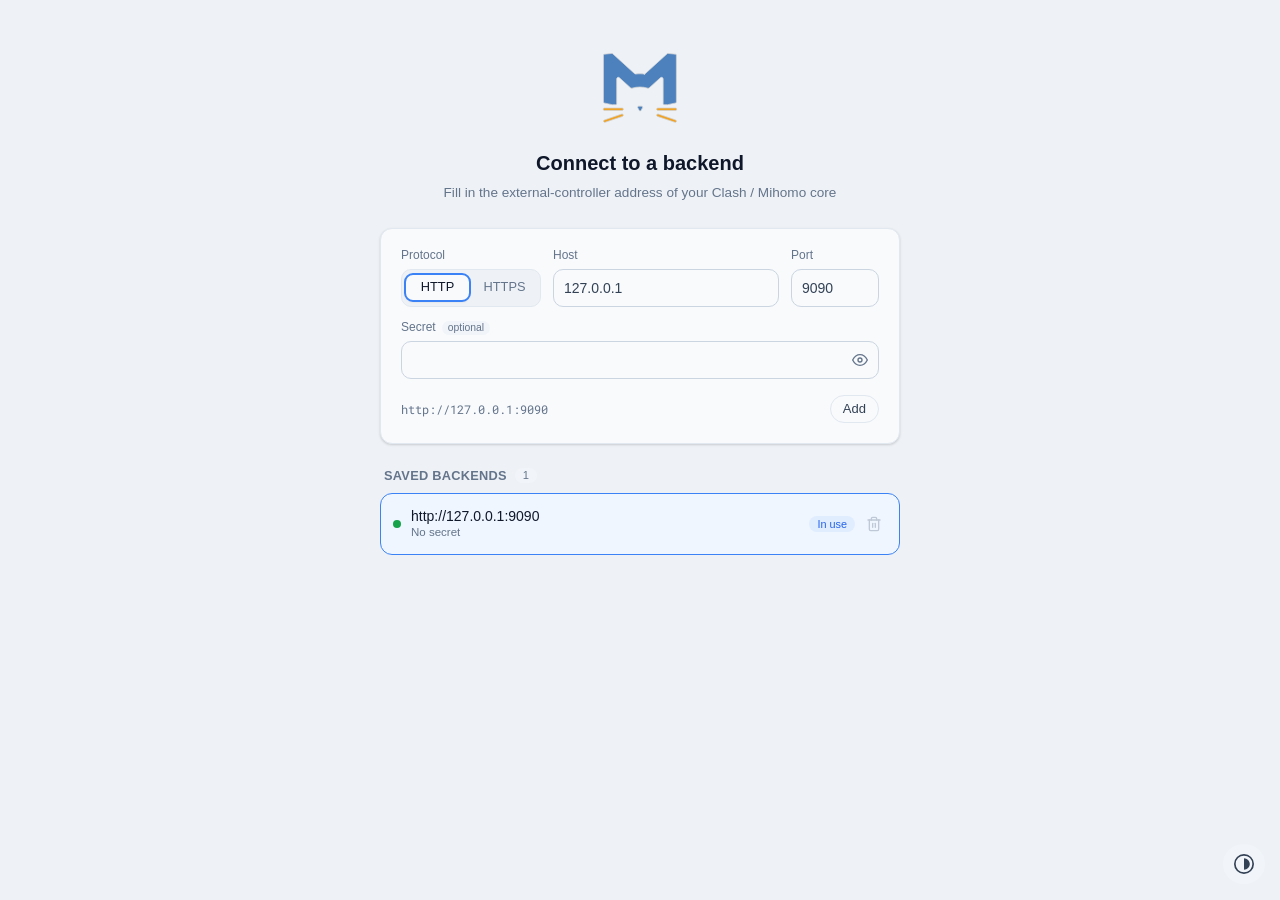
==== luci-app-openclash/root/usr/share/openclash/ui/yacd/index.html @ 79f0a0d9 "up" ====
<!DOCTYPE html>
<html lang="en">
  <head>
    <meta charset="UTF-8" />
    <link rel="shortcut icon" href="yacd.ico" />
    <link rel="icon" type="image/png" sizes="64x64" href="yacd.png" />
    <link rel="icon" type="image/png" sizes="128x128" href="yacd.png" />
    <link rel="apple-touch-icon-precomposed" href="apple-touch-icon-precomposed.png" />
    <meta name="apple-mobile-web-app-title" content="yacd" />
    <meta http-equiv="X-UA-Compatible" content="IE=edge" />
    <meta name="viewport" content="width=device-width, initial-scale=1" />
    <meta name="application-name" content="yacd" />
    <meta name="description" content="Yet Another Clash Dashboard" />
    <meta name="theme-color" content="#202020" media="(prefers-color-scheme: dark)" />
    <meta name="theme-color" content="#f7f7f7" media="(prefers-color-scheme: light)" />
    <title>yacd</title>
    <script type="module" crossorigin src="./assets/index-Cnn7GzjD.js"></script>
    <link rel="stylesheet" crossorigin href="./assets/index-BBfcHVHJ.css">
  <link rel="manifest" href="./manifest.webmanifest"><script id="vite-plugin-pwa:register-sw" src="./registerSW.js"></script></head>
  <body>
    <div id="app" data-base-url="http://127.0.0.1:9090"></div>
  </body>
</html>
---- luci-app-openclash/root/usr/share/openclash/ui/yacd/assets/index-BBfcHVHJ.css ----
@font-face{font-family:Inter;font-style:normal;font-display:swap;font-weight:400;src:url(./inter-latin-400-normal-C38fXH4l.woff2)format("woff2"),url(./inter-latin-400-normal-CyCys3Eg.woff)format("woff")}@font-face{font-family:Inter;font-style:normal;font-display:swap;font-weight:800;src:url(./inter-latin-800-normal-BYj_oED-.woff2)format("woff2"),url(./inter-latin-800-normal-D1mf63XC.woff)format("woff")}@font-face{font-family:Roboto Mono;font-style:normal;font-display:swap;font-weight:400;src:url(./roboto-mono-latin-400-normal-GekRknry.woff2)format("woff2"),url(./roboto-mono-latin-400-normal-DBZPkcnn.woff)format("woff")}*,:before,:after{box-sizing:border-box}html{-webkit-text-size-adjust:100%;tab-size:4;font-family:system-ui,-apple-system,Segoe UI,Ubuntu,Cantarell,Noto Sans,Roboto,Helvetica,Arial,sans-serif,Apple Color Emoji,Segoe UI Emoji;line-height:1.15}body{margin:0}b,strong{font-weight:bolder}code,kbd,samp,pre{font-family:ui-monospace,SFMono-Regular,Consolas,Liberation Mono,Menlo,monospace;font-size:1em}small{font-size:80%}sub,sup{vertical-align:baseline;font-size:75%;line-height:0;position:relative}sub{bottom:-.25em}sup{top:-.5em}table{border-color:currentColor}button,input,optgroup,select,textarea{margin:0;font-family:inherit;font-size:100%;line-height:1.15}button,[type=button],[type=reset],[type=submit]{-webkit-appearance:button}legend{padding:0}progress{vertical-align:baseline}::-webkit-inner-spin-button{height:auto}::-webkit-outer-spin-button{height:auto}[type=search]{-webkit-appearance:textfield;outline-offset:-2px}::-webkit-search-decoration{-webkit-appearance:none}::-webkit-file-upload-button{-webkit-appearance:button;font:inherit}summary{display:list-item}@font-face{font-family:_Twemoji Mozilla;src:url(./Twemoji_Mozilla-BSQKJ6aF.ttf)format("truetype")}.relative,.border-left,.border-top,.border-bottom{position:relative}.border-bottom:after,.border-top:before{content:"";background:#555;width:100%;height:1px;position:absolute;left:0;right:0;transform:scaleY(.5)translateZ(0)}.border-left:before{content:"";background:#555;width:1px;height:100%;position:absolute;top:0;bottom:0;transform:scaleX(.5)translateZ(0)}.border-top:before{top:0}.border-bottom:after{bottom:0}.border-left:before{left:0}*,:before,:after{box-sizing:border-box}:root{--font-mono:"Roboto Mono", Menlo, monospace;--font-normal:-apple-system, BlinkMacSystemFont, "Segoe UI", Roboto, Helvetica, Arial, sans-serif, "Apple Color Emoji", "Source Han Sans", "PingFang SC", "Microsoft YaHei" , "微软雅黑", Arial,"Twemoji Mozilla", "_Twemoji Mozilla","Segoe UI Emoji", "Segoe UI Symbol"}body{font-family:-apple-system,BlinkMacSystemFont,Segoe UI,Roboto,Helvetica,Arial,sans-serif,Apple Color Emoji,Source Han Sans,PingFang SC,Microsoft YaHei,微软雅黑,Twemoji Mozilla,_Twemoji Mozilla,Segoe UI Emoji,Segoe UI Symbol;font-family:var(--font-normal);-webkit-tap-highlight-color:#0000;-webkit-text-size-adjust:100%;-webkit-font-smoothing:antialiased;-moz-osx-font-smoothing:grayscale}body ::-webkit-scrollbar{z-index:11;background:0 0}body ::-webkit-scrollbar-thumb{background:var(--color-focus-blue);border-radius:10px}body ::-webkit-scrollbar:vertical{width:8px}body ::-webkit-scrollbar:horizontal{height:8px}body{margin:0;padding:0}@media (prefers-color-scheme:dark){:root[data-theme=auto]{--color-background:#111827;--color-background2:#111827b3;--color-bg-chart:#1f2937;--color-bg-card:#1f2937;--color-focus-blue:#3b82f6;--btn-bg:#3b82f6;--color-proxy-border:#374151;--card-hover-border-lightness:#60a5fa;--color-text:#e5e7eb;--color-text-secondary:#9ca3af;--color-text-highlight:#f3f4f6;--color-bg-sidebar:#1f2937;--color-sb-active-row-bg:#374151;--color-sb-active-row-font:#f3f4f6;--color-input-bg:#374151;--color-input-border:#4b5563;--color-toggle-bg:#4b5563;--color-toggle-selected:#1f2937;--color-icon:#9ca3af;--color-separator:#374151;--color-bg-proxy:#1f2937;--color-row-odd:#1f2937;--bg-log-info-tag:#4b5563;--bg-modal:#1f2937;--bg-near-transparent:#ffffff0d;--bg-latency:#1f2937cc;--bg-tooltip:#1f2937;--bc-tooltip:#374151;--select-border-color:#374151;--select-bg-hover:url(data:image/svg+xml,%0A%20%20%20%20%3Csvg%20width%3D%228%22%20height%3D%2224%22%20viewBox%3D%220%200%208%2024%22%20fill%3D%22none%22%20xmlns%3D%22http%3A%2F%2Fwww.w3.org%2F2000%2Fsvg%22%3E%0A%20%20%20%20%20%20%3Cpath%20d%3D%22M4%207L7%2011H1L4%207Z%22%20fill%3D%22%23ffffff%22%20%2F%3E%0A%20%20%20%20%20%20%3Cpath%20d%3D%22M4%2017L1%2013L7%2013L4%2017Z%22%20fill%3D%22%23ffffff%22%20%2F%3E%0A%20%20%20%20%3C%2Fsvg%3E%0A%20%20);--shadow-card:0 4px 6px -1px #0000001a, 0 2px 4px -1px #0000000f;--border-radius:12px;--color-card:#1f2937;--color-card-border:#374151;--color-badge-bg:#ffffff14;--color-badge-fg:#9ca3af;--color-accent-soft-bg:#3b82f633;--color-accent-soft-fg:#93c5fd;--color-node-active-bg:#3b82f624;--color-hover-soft:#ffffff0f;--color-track:#111827;--shadow-popover:0 12px 32px -8px #0000008c, 0 2px 8px #0000004d;--shadow-segment:0 1px 2px #0006;--color-chrome:#1f2937b8;--color-chrome-border:#ffffff14;--color-success:#4ade80;--color-success-soft-bg:#4ade8029;--color-danger:#f87171;--color-danger-soft-bg:#f8717129;--color-warn:#fbbf24;--color-warn-soft-bg:#fbbf2429;--color-udp-bg:#c084fc2e;--color-udp-fg:#d8b4fe;--csstools-color-scheme--light: ;--lightningcss-light: ;--lightningcss-dark:initial;color-scheme:dark}}@media (prefers-color-scheme:light){:root[data-theme=auto]{--color-background:#eef2f6;--color-background2:#eef2f6b3;--color-bg-chart:#f8fafc;--color-bg-card:#f8fafc;--color-focus-blue:#3b82f6;--btn-bg:#3b82f6;--color-proxy-border:#e2e8f0;--card-hover-border-lightness:#60a5fa;--color-text:#334155;--color-text-secondary:#64748b;--color-text-highlight:#0f172a;--color-bg-sidebar:#f1f5f9;--color-sb-active-row-bg:#e0e7ff;--color-sb-active-row-font:#3730a3;--color-input-bg:#f8fafc;--color-input-border:#cbd5e1;--color-toggle-bg:#e2e8f0;--color-toggle-selected:#fff;--color-icon:#64748b;--color-separator:#e2e8f0;--color-bg-proxy:#f8fafc;--color-row-odd:#f1f5f9;--bg-log-info-tag:#e2e8f0;--bg-modal:#f8fafc;--bg-near-transparent:#0000000d;--bg-latency:#ffffffe6;--bg-tooltip:#f8fafc;--bc-tooltip:#e2e8f0;--select-border-color:#cbd5e1;--select-bg-hover:url(data:image/svg+xml,%0A%20%20%20%20%3Csvg%20width%3D%228%22%20height%3D%2224%22%20viewBox%3D%220%200%208%2024%22%20fill%3D%22none%22%20xmlns%3D%22http%3A%2F%2Fwww.w3.org%2F2000%2Fsvg%22%3E%0A%20%20%20%20%20%20%3Cpath%20d%3D%22M4%207L7%2011H1L4%207Z%22%20fill%3D%22%23222222%22%20%2F%3E%0A%20%20%20%20%20%20%3Cpath%20d%3D%22M4%2017L1%2013L7%2013L4%2017Z%22%20fill%3D%22%23222222%22%20%2F%3E%0A%20%20%20%20%3C%2Fsvg%3E%0A%20%20);--shadow-card:0 1px 3px 0 #0000001a, 0 1px 2px 0 #0000000f;--border-radius:12px;--color-card:#f8fafc;--color-card-border:#e2e8f0;--color-badge-bg:#f1f5f9;--color-badge-fg:#64748b;--color-accent-soft-bg:#e0edff;--color-accent-soft-fg:#2563eb;--color-node-active-bg:#eff6ff;--color-hover-soft:#0f172a0d;--color-track:#eef2f6;--shadow-popover:0 12px 32px -8px #0f172a38, 0 2px 8px #0f172a14;--shadow-segment:0 1px 2px #0f172a1f;--color-chrome:#ffffff9e;--color-chrome-border:#00000014;--color-success:#16a34a;--color-success-soft-bg:#16a34a24;--color-danger:#ef4444;--color-danger-soft-bg:#ef44441f;--color-warn:#b45309;--color-warn-soft-bg:#f59e0b29;--color-udp-bg:#a855f71f;--color-udp-fg:#7e22ce;--csstools-color-scheme--light:initial;--lightningcss-light:initial;--lightningcss-dark: ;color-scheme:light}}@media only screen and (prefers-color-scheme:light) and (width>=769px){:root[data-theme=auto]{--color-sb-active-row-font:#3730a3}}:root[data-theme=dark]{--color-background:#111827;--color-background2:#111827b3;--color-bg-chart:#1f2937;--color-bg-card:#1f2937;--color-focus-blue:#3b82f6;--btn-bg:#3b82f6;--color-proxy-border:#374151;--card-hover-border-lightness:#60a5fa;--color-text:#e5e7eb;--color-text-secondary:#9ca3af;--color-text-highlight:#f3f4f6;--color-bg-sidebar:#1f2937;--color-sb-active-row-bg:#374151;--color-sb-active-row-font:#f3f4f6;--color-input-bg:#374151;--color-input-border:#4b5563;--color-toggle-bg:#4b5563;--color-toggle-selected:#1f2937;--color-icon:#9ca3af;--color-separator:#374151;--color-bg-proxy:#1f2937;--color-row-odd:#1f2937;--bg-log-info-tag:#4b5563;--bg-modal:#1f2937;--bg-near-transparent:#ffffff0d;--bg-latency:#1f2937cc;--bg-tooltip:#1f2937;--bc-tooltip:#374151;--select-border-color:#374151;--select-bg-hover:url(data:image/svg+xml,%0A%20%20%20%20%3Csvg%20width%3D%228%22%20height%3D%2224%22%20viewBox%3D%220%200%208%2024%22%20fill%3D%22none%22%20xmlns%3D%22http%3A%2F%2Fwww.w3.org%2F2000%2Fsvg%22%3E%0A%20%20%20%20%20%20%3Cpath%20d%3D%22M4%207L7%2011H1L4%207Z%22%20fill%3D%22%23ffffff%22%20%2F%3E%0A%20%20%20%20%20%20%3Cpath%20d%3D%22M4%2017L1%2013L7%2013L4%2017Z%22%20fill%3D%22%23ffffff%22%20%2F%3E%0A%20%20%20%20%3C%2Fsvg%3E%0A%20%20);--shadow-card:0 4px 6px -1px #0000001a, 0 2px 4px -1px #0000000f;--border-radius:12px;--color-card:#1f2937;--color-card-border:#374151;--color-badge-bg:#ffffff14;--color-badge-fg:#9ca3af;--color-accent-soft-bg:#3b82f633;--color-accent-soft-fg:#93c5fd;--color-node-active-bg:#3b82f624;--color-hover-soft:#ffffff0f;--color-track:#111827;--shadow-popover:0 12px 32px -8px #0000008c, 0 2px 8px #0000004d;--shadow-segment:0 1px 2px #0006;--color-chrome:#1f2937b8;--color-chrome-border:#ffffff14;--color-success:#4ade80;--color-success-soft-bg:#4ade8029;--color-danger:#f87171;--color-danger-soft-bg:#f8717129;--color-warn:#fbbf24;--color-warn-soft-bg:#fbbf2429;--color-udp-bg:#c084fc2e;--color-udp-fg:#d8b4fe;--csstools-color-scheme--light: ;--lightningcss-light: ;--lightningcss-dark:initial;color-scheme:dark}:root[data-theme=light]{--color-background:#eef2f6;--color-background2:#eef2f6b3;--color-bg-chart:#f8fafc;--color-bg-card:#f8fafc;--color-focus-blue:#3b82f6;--btn-bg:#3b82f6;--color-proxy-border:#e2e8f0;--card-hover-border-lightness:#60a5fa;--color-text:#334155;--color-text-secondary:#64748b;--color-text-highlight:#0f172a;--color-bg-sidebar:#f1f5f9;--color-sb-active-row-bg:#e0e7ff;--color-sb-active-row-font:#3730a3}@media only screen and (width>=769px){:root[data-theme=light]{--color-sb-active-row-font:#3730a3}}:root[data-theme=light]{--color-input-bg:#f8fafc;--color-input-border:#cbd5e1;--color-toggle-bg:#e2e8f0;--color-toggle-selected:#fff;--color-icon:#64748b;--color-separator:#e2e8f0;--color-bg-proxy:#f8fafc;--color-row-odd:#f1f5f9;--bg-log-info-tag:#e2e8f0;--bg-modal:#f8fafc;--bg-near-transparent:#0000000d;--bg-latency:#ffffffe6;--bg-tooltip:#f8fafc;--bc-tooltip:#e2e8f0;--select-border-color:#cbd5e1;--select-bg-hover:url(data:image/svg+xml,%0A%20%20%20%20%3Csvg%20width%3D%228%22%20height%3D%2224%22%20viewBox%3D%220%200%208%2024%22%20fill%3D%22none%22%20xmlns%3D%22http%3A%2F%2Fwww.w3.org%2F2000%2Fsvg%22%3E%0A%20%20%20%20%20%20%3Cpath%20d%3D%22M4%207L7%2011H1L4%207Z%22%20fill%3D%22%23222222%22%20%2F%3E%0A%20%20%20%20%20%20%3Cpath%20d%3D%22M4%2017L1%2013L7%2013L4%2017Z%22%20fill%3D%22%23222222%22%20%2F%3E%0A%20%20%20%20%3C%2Fsvg%3E%0A%20%20);--shadow-card:0 1px 3px 0 #0000001a, 0 1px 2px 0 #0000000f;--border-radius:12px;--color-card:#f8fafc;--color-card-border:#e2e8f0;--color-badge-bg:#f1f5f9;--color-badge-fg:#64748b;--color-accent-soft-bg:#e0edff;--color-accent-soft-fg:#2563eb;--color-node-active-bg:#eff6ff;--color-hover-soft:#0f172a0d;--color-track:#eef2f6;--shadow-popover:0 12px 32px -8px #0f172a38, 0 2px 8px #0f172a14;--shadow-segment:0 1px 2px #0f172a1f;--color-chrome:#ffffff9e;--color-chrome-border:#00000014;--color-success:#16a34a;--color-success-soft-bg:#16a34a24;--color-danger:#ef4444;--color-danger-soft-bg:#ef44441f;--color-warn:#b45309;--color-warn-soft-bg:#f59e0b29;--color-udp-bg:#a855f71f;--color-udp-fg:#7e22ce;--csstools-color-scheme--light:initial;--lightningcss-light:initial;--lightningcss-dark: ;color-scheme:light}.flexCenter{justify-content:center;align-items:center;display:flex}.fabgrp{z-index:3;position:fixed;bottom:20px;right:20px}.visually-hidden{clip:rect(0 0 0 0);border:0;width:1px;height:1px;margin:-1px;padding:0;position:absolute;overflow:hidden}.tooltip-content{z-index:1;pointer-events:none;white-space:nowrap;background:var(--bg-tooltip);color:var(--color-text);border:solid 1px var(--bc-tooltip);border-radius:4px;padding:.25em .5em;font-size:85%;box-shadow:2px 2px 10px #0000001a}._root_16avz_1{background:var(--color-background);color:var(--color-text);text-align:center;padding:20px;position:fixed;inset:0;overflow:hidden}._yacd_16avz_14{color:#2a477a;opacity:.6;justify-content:center;align-items:center;padding:40px;display:flex}._link_16avz_23{color:var(--color-text-secondary);align-items:center;display:inline-flex}._link_16avz_23:hover,._link_16avz_23:active{color:var(--color-focus-blue)}._link_16avz_23 svg{margin-right:5px}._path_r8pm3_1{stroke-dasharray:890;stroke-dashoffset:890px;animation:3s ease-in-out infinite forwards _dash_r8pm3_1}@keyframes _dash_r8pm3_1{0%{stroke-dashoffset:890px}to{stroke-dashoffset:0}}._container_1pvnd_1{z-index:1000;pointer-events:none;flex-direction:column;align-items:flex-end;gap:10px;display:flex;position:fixed;bottom:16px;right:16px}@media (width<=768px){._container_1pvnd_1{align-items:stretch;bottom:10px;left:10px;right:10px}}._toast_1pvnd_21{pointer-events:auto;background:var(--color-card);border:1px solid var(--color-card-border);max-width:420px;box-shadow:var(--shadow-popover);color:var(--color-text);border-radius:10px;align-items:flex-start;gap:10px;padding:12px 14px;font-size:.9rem;line-height:1.45;animation:.18s ease-out _slide-in_1pvnd_1;display:flex}@media (width<=768px){._toast_1pvnd_21{max-width:none}}._icon_1pvnd_43{flex-shrink:0;padding-top:1px;display:flex}._success_1pvnd_49 ._icon_1pvnd_43{color:var(--color-success)}._error_1pvnd_53 ._icon_1pvnd_43{color:var(--color-danger)}._info_1pvnd_57 ._icon_1pvnd_43{color:var(--color-focus-blue)}._message_1pvnd_61{word-break:break-word;flex:1}._close_1pvnd_66{cursor:pointer;color:var(--color-text-secondary);background:0 0;border:0;flex-shrink:0;padding:0;display:flex}._close_1pvnd_66:hover{color:var(--color-text-highlight)}@keyframes _slide-in_1pvnd_1{0%{opacity:0;transform:translateY(8px)}to{opacity:1;transform:translateY(0)}}._loading_wpm96_1{justify-content:center;align-items:center;width:100%;height:100%;display:flex}._spinner_wpm96_9{vertical-align:middle;background:url("data:image/svg+xml;charset=utf8, %3Csvg xmlns=\"http://www.w3.org/2000/svg\" width=\"120\" height=\"120\" viewBox=\"0 0 100 100\"%3E%3Cpath fill=\"none\" d=\"M0 0h100v100H0z\"/%3E%3Crect width=\"7\" height=\"20\" x=\"46.5\" y=\"40\" fill=\"%23E9E9E9\" rx=\"5\" ry=\"5\" transform=\"translate(0 -30)\"/%3E%3Crect width=\"7\" height=\"20\" x=\"46.5\" y=\"40\" fill=\"%23989697\" rx=\"5\" ry=\"5\" transform=\"rotate(30 105.98 65)\"/%3E%3Crect width=\"7\" height=\"20\" x=\"46.5\" y=\"40\" fill=\"%239B999A\" rx=\"5\" ry=\"5\" transform=\"rotate(60 75.98 65)\"/%3E%3Crect width=\"7\" height=\"20\" x=\"46.5\" y=\"40\" fill=\"%23A3A1A2\" rx=\"5\" ry=\"5\" transform=\"rotate(90 65 65)\"/%3E%3Crect width=\"7\" height=\"20\" x=\"46.5\" y=\"40\" fill=\"%23ABA9AA\" rx=\"5\" ry=\"5\" transform=\"rotate(120 58.66 65)\"/%3E%3Crect width=\"7\" height=\"20\" x=\"46.5\" y=\"40\" fill=\"%23B2B2B2\" rx=\"5\" ry=\"5\" transform=\"rotate(150 54.02 65)\"/%3E%3Crect width=\"7\" height=\"20\" x=\"46.5\" y=\"40\" fill=\"%23BAB8B9\" rx=\"5\" ry=\"5\" transform=\"rotate(180 50 65)\"/%3E%3Crect width=\"7\" height=\"20\" x=\"46.5\" y=\"40\" fill=\"%23C2C0C1\" rx=\"5\" ry=\"5\" transform=\"rotate(-150 45.98 65)\"/%3E%3Crect width=\"7\" height=\"20\" x=\"46.5\" y=\"40\" fill=\"%23CBCBCB\" rx=\"5\" ry=\"5\" transform=\"rotate(-120 41.34 65)\"/%3E%3Crect width=\"7\" height=\"20\" x=\"46.5\" y=\"40\" fill=\"%23D2D2D2\" rx=\"5\" ry=\"5\" transform=\"rotate(-90 35 65)\"/%3E%3Crect width=\"7\" height=\"20\" x=\"46.5\" y=\"40\" fill=\"%23DADADA\" rx=\"5\" ry=\"5\" transform=\"rotate(-60 24.02 65)\"/%3E%3Crect width=\"7\" height=\"20\" x=\"46.5\" y=\"40\" fill=\"%23E2E2E2\" rx=\"5\" ry=\"5\" transform=\"rotate(-30 -5.98 65)\"/%3E%3C/svg%3E") 0 0/100% no-repeat;width:20px;height:20px;animation:1s steps(12,end) infinite _rotate_wpm96_1;display:inline-block}@keyframes _rotate_wpm96_1{0%{transform:rotate(0)}to{transform:rotate(360deg)}}._iconWrapper_19huu_1{--sz:40px;width:40px;width:var(--sz);height:40px;height:var(--sz);color:var(--color-text);outline:none;justify-content:center;align-items:center;padding:5px;display:flex}._iconWrapper_19huu_1:hover{opacity:.6}._iconWrapper_19huu_1:focus{border-color:var(--color-focus-blue)}._themeSwitchContainer_19huu_21{--sz:40px;width:40px;width:var(--sz);height:40px;height:var(--sz);justify-content:center;align-items:center;display:flex;position:relative}._themeSwitchContainer_19huu_21 select{cursor:pointer;padding-left:var(--sz);width:var(--sz);height:var(--sz);appearance:none;background:var(--color-bg-sidebar);border:1px solid #0000;border-radius:100%;outline:none}._themeSwitchContainer_19huu_21 select:focus{border-color:var(--color-focus-blue)}._themeSwitchContainer_19huu_21 select option{background:var(--color-bg-sidebar)}._themeSwitchContainer_19huu_21 ._iconWrapper_19huu_1{pointer-events:none;width:100%;height:100%;position:absolute;top:0;left:0}._root_eca3g_4{background:var(--color-chrome);-webkit-backdrop-filter:saturate(180%)blur(24px);backdrop-filter:saturate(180%)blur(24px);border-right:1px solid var(--color-chrome-border);flex-shrink:0;width:180px;min-width:180px;position:relative}@media (width<=768px){._root_eca3g_4{background:var(--color-background);-webkit-backdrop-filter:none;backdrop-filter:none;z-index:100;width:100%;min-width:0;padding:max(8px, env(safe-area-inset-top)) 16px 8px;border-right:none;position:fixed;top:0;left:0;right:0}}._logo_meta_eca3g_29{background-image:url([data-uri]);background-position:50%;background-repeat:no-repeat;background-size:80px;height:120px;margin-top:12px}@media (width<=768px){._logo_meta_eca3g_29{display:none}}._logo_singbox_eca3g_43{background-image:url([data-uri]);background-position:50%;background-repeat:no-repeat;background-size:80px;height:120px;margin-top:12px}@media (width<=768px){._logo_singbox_eca3g_43{display:none}._rows_eca3g_58{background:var(--color-bg-sidebar);border:1px solid var(--color-separator);border-radius:20px;justify-content:space-around;align-items:center;padding:6px 8px;display:flex;overflow:visible;box-shadow:0 4px 24px #0000001f,0 1px 4px #00000014}}._row_eca3g_58{color:var(--color-text);border-radius:8px;align-items:center;margin:4px 8px;padding:6px 10px;-webkit-text-decoration:none;text-decoration:none;transition:background-color .18s,color .18s,transform .18s;display:flex;box-shadow:inset 0 0 0 1px #0000}._row_eca3g_58:hover{color:var(--color-focus-blue);background-color:#b0ceff38}@media screen and (width>=30em){._row_eca3g_58{padding:8px 20px}}@media (width<=768px){._row_eca3g_58{border-radius:14px;flex-direction:row;flex:1;justify-content:center;margin:0;padding:8px 14px}._row_eca3g_58:hover{box-shadow:none;background-color:#b0ceff38;transform:none}}._row_eca3g_58 svg{color:var(--color-icon);flex-shrink:0;width:22px;height:22px;transition:transform .18s}@media screen and (width>=30em){._row_eca3g_58 svg{width:24px;height:24px}}._rowActive_eca3g_121{background:linear-gradient(135deg, #60a5fa 0%, var(--color-focus-blue) 100%);color:#fff}._rowActive_eca3g_121:hover{color:#fff;background:linear-gradient(135deg, #60a5fa 0%, var(--color-focus-blue) 100%)}._rowActive_eca3g_121 svg{color:#fff}._rowActive_eca3g_121 ._label_eca3g_132{font-weight:600}@media (width<=768px){._rowActive_eca3g_121{color:var(--color-focus-blue);box-shadow:none;background:#63a0ff2e;border-bottom:none}._rowActive_eca3g_121 svg{color:var(--color-focus-blue);transform:scale(1.15)}}._label_eca3g_132{padding-left:14px;font-size:.75em}@media (width<=768px){._label_eca3g_132{display:none}}@media screen and (width>=30em){._label_eca3g_132{font-size:1em}}._footer_eca3g_163{flex-direction:column;align-items:center;gap:8px;display:flex;position:absolute;bottom:10px;left:50%;transform:translate(-50%)}@media (width<=768px){._footer_eca3g_163{display:none}}._iconWrapper_eca3g_179{--sz:40px;width:40px;width:var(--sz);height:40px;height:var(--sz);color:var(--color-text);border:1px solid #0000;border-radius:100%;outline:none;justify-content:center;align-items:center;padding:5px;display:flex}._iconWrapper_eca3g_179:hover{opacity:.6}._iconWrapper_eca3g_179:focus{border-color:var(--color-focus-blue)}._app_mf375_1{background:var(--color-background);color:var(--color-text);display:flex;position:fixed;inset:0}@media (width<=768px){._app_mf375_1{flex-direction:column}}._content_mf375_17{flex-grow:1;min-width:0;overflow:auto}@media (width<=768px){._content_mf375_17{padding-bottom:0;padding-top:calc(64px + env(safe-area-inset-top))}}._root_10mcy_4{padding:6px 15px}@media screen and (width>=30em){._root_10mcy_4{padding:10px 40px}}._mono_10mcy_13{font-family:var(--font-mono)}._link_10mcy_17{color:var(--color-text-secondary);display:inline-flex}._link_10mcy_17:hover{color:var(--color-text-highlight)}._btn_16duv_4{-webkit-appearance:none;-webkit-user-select:none;user-select:none;cursor:pointer;color:var(--color-text);background:var(--color-card);border:1px solid var(--color-card-border);border-radius:100px;outline:none;justify-content:center;align-items:center;transition:color .2s,background-color .2s,border-color .2s,box-shadow .2s;display:inline-flex;position:relative}._btn_16duv_4:focus-visible{border-color:var(--color-focus-blue);box-shadow:0 0 0 3px var(--color-accent-soft-bg)}._btn_16duv_4:hover:not(:disabled){color:var(--color-focus-blue);border-color:var(--color-focus-blue)}._btn_16duv_4{padding:4px 7px;font-size:.75em}@media screen and (width>=30em){._btn_16duv_4{padding:6px 12px;font-size:small}}._btn_16duv_4._minimal_16duv_37{background:0 0;border-color:#0000}._btn_16duv_4._minimal_16duv_37:hover:not(:disabled){color:var(--color-focus-blue);background:var(--color-hover-soft);border-color:#0000}._btn_16duv_4:disabled{opacity:.5}._btnInternal_16duv_51{justify-content:center;align-items:center;column-gap:4px;display:flex}._btnStart_16duv_58{justify-content:center;align-items:center;display:inline-flex}._loadingContainer_16duv_64{display:inline-flex;position:absolute;top:50%;left:50%;transform:translate(-50%,-50%)}@media (prefers-color-scheme:dark){:root[data-theme=auto]{--loading-dot-1-1:#ffffff80;--loading-dot-1-2:#ffffff1a;--loading-dot-1-3:#ffffff4d;--loading-dot-2-1:#ffffff4d;--loading-dot-2-2:#ffffff80;--loading-dot-2-3:#ffffff1a;--loading-dot-3-1:#ffffff1a;--loading-dot-3-2:#ffffff4d;--loading-dot-3-3:#ffffff80;--csstools-color-scheme--light: ;--lightningcss-light: ;--lightningcss-dark:initial;color-scheme:dark}}@media (prefers-color-scheme:light){:root[data-theme=auto]{--loading-dot-1-1:#0000001a;--loading-dot-1-2:#00000080;--loading-dot-1-3:#0000004d;--loading-dot-2-1:#0000004d;--loading-dot-2-2:#0000001a;--loading-dot-2-3:#00000080;--loading-dot-3-1:#00000080;--loading-dot-3-2:#0000004d;--loading-dot-3-3:#0000001a;--csstools-color-scheme--light:initial;--lightningcss-light:initial;--lightningcss-dark: ;color-scheme:light}}:root[data-theme=dark]{--loading-dot-1-1:#ffffff80;--loading-dot-1-2:#ffffff1a;--loading-dot-1-3:#ffffff4d;--loading-dot-2-1:#ffffff4d;--loading-dot-2-2:#ffffff80;--loading-dot-2-3:#ffffff1a;--loading-dot-3-1:#ffffff1a;--loading-dot-3-2:#ffffff4d;--loading-dot-3-3:#ffffff80;--csstools-color-scheme--light: ;--lightningcss-light: ;--lightningcss-dark:initial;color-scheme:dark}:root[data-theme=light]{--loading-dot-1-1:#0000001a;--loading-dot-1-2:#00000080;--loading-dot-1-3:#0000004d;--loading-dot-2-1:#0000004d;--loading-dot-2-2:#0000001a;--loading-dot-2-3:#00000080;--loading-dot-3-1:#00000080;--loading-dot-3-2:#0000004d;--loading-dot-3-3:#0000001a;--csstools-color-scheme--light:initial;--lightningcss-light:initial;--lightningcss-dark: ;color-scheme:light}._loadingDot_1x6zg_59,._loadingDot_1x6zg_59:before,._loadingDot_1x6zg_59:after{vertical-align:middle;border-radius:50%;width:6px;height:6px;font-size:0;display:inline-block}._loadingDot_1x6zg_59{background-color:var(--loading-dot-2-1);animation:1s step-start infinite _dot2_1x6zg_1;position:relative}._loadingDot_1x6zg_59:before{content:"";background-color:var(--loading-dot-1-1);animation:1s step-start infinite _dot1_1x6zg_1;position:absolute;left:-12px}._loadingDot_1x6zg_59:after{content:"";background-color:var(--loading-dot-3-1);animation:1s step-start infinite _dot3_1x6zg_1;position:absolute;right:-12px}@keyframes _dot1_1x6zg_1{0%,to{background-color:var(--loading-dot-1-1)}33%{background-color:var(--loading-dot-1-2)}66%{background-color:var(--loading-dot-1-3)}}@keyframes _dot2_1x6zg_1{0%,to{background-color:var(--loading-dot-2-1)}33%{background-color:var(--loading-dot-2-2)}66%{background-color:var(--loading-dot-2-3)}}@keyframes _dot3_1x6zg_1{0%,to{background-color:var(--loading-dot-3-1)}33%{background-color:var(--loading-dot-3-2)}66%{background-color:var(--loading-dot-3-3)}}._track_m5guh_1{background:var(--color-track);border:1px solid var(--color-card-border);border-radius:10px;align-items:center;gap:2px;min-width:0;padding:3px;display:flex}._segment_m5guh_12{appearance:none;min-width:0;color:var(--color-text-secondary);cursor:pointer;white-space:nowrap;text-overflow:ellipsis;background:0 0;border:none;border-radius:8px;flex:1;padding:7px 10px;font-family:inherit;font-size:.8rem;font-weight:500;line-height:1;transition:background-color .15s,color .15s,box-shadow .15s;overflow:hidden}._segment_m5guh_12:hover:not(._selected_m5guh_31){color:var(--color-text);background:var(--color-hover-soft)}._segment_m5guh_12:focus-visible{outline:2px solid var(--color-focus-blue);outline-offset:-1px}._selected_m5guh_31{background:var(--color-card);color:var(--color-text-highlight);box-shadow:var(--shadow-segment)}._root_18qte_2{flex-direction:column;gap:24px;width:520px;max-width:100%;margin:0 auto;padding:40px 0 48px;display:flex}._root_18qte_2:focus{outline:none}._hero_18qte_16{text-align:center;flex-direction:column;align-items:center;gap:8px;display:flex}._logo_18qte_24{--stroke:var(--color-background);color:#20497e;opacity:.85;transition:opacity .4s}._logo_18qte_24:hover{opacity:1}._title_18qte_34{color:var(--color-text-highlight);margin:4px 0 0;font-size:1.25rem;font-weight:600}._desc_18qte_41{color:var(--color-text-secondary);margin:0;font-size:.85rem;line-height:1.5}._card_18qte_49{border-radius:var(--border-radius);background:var(--color-card);border:1px solid var(--color-card-border);box-shadow:var(--shadow-card);flex-direction:column;gap:16px;padding:20px;display:flex}._grid_18qte_61{grid-gap:14px 12px;grid-template-columns:minmax(140px,auto) minmax(0,1fr) 88px;grid-template-areas:"protocol host port""secret secret secret";gap:14px 12px;display:grid}@media screen and (width<=30em){._grid_18qte_61{grid-template-columns:minmax(0,1fr) 88px;grid-template-areas:"protocol protocol""host port""secret secret"}}._protocol_18qte_74{grid-area:protocol}._host_18qte_78{grid-area:host}._port_18qte_82{grid-area:port}._secret_18qte_86{grid-area:secret}._field_18qte_90{flex-direction:column;gap:6px;min-width:0;display:flex}._label_18qte_97{color:var(--color-text-secondary);align-items:center;gap:6px;font-size:.75rem;font-weight:500;display:flex}._optional_18qte_106{background:var(--color-badge-bg);color:var(--color-badge-fg);text-transform:lowercase;border-radius:100px;padding:1px 6px;font-size:.65rem;font-weight:400}._input_18qte_116{-webkit-appearance:none;box-sizing:border-box;width:100%;min-width:0;height:38px;color:var(--color-text);background:var(--color-input-bg);border:1px solid var(--color-input-border);border-radius:10px;outline:none;padding:0 10px;font-family:inherit;font-size:.875rem;transition:border-color .2s,box-shadow .2s}._input_18qte_116:-ms-placeholder-shown{color:var(--color-text-secondary);opacity:.6}._input_18qte_116::placeholder{color:var(--color-text-secondary);opacity:.6}._input_18qte_116:focus{border-color:var(--color-focus-blue);box-shadow:0 0 0 3px var(--color-accent-soft-bg)}._protocolControl_18qte_142{height:38px}._inputWithAction_18qte_146{align-items:center;display:flex;position:relative}._inputWithAction_18qte_146 ._input_18qte_116{padding-right:40px}._iconBtn_18qte_155{appearance:none;width:30px;height:30px;color:var(--color-icon);cursor:pointer;background:0 0;border:none;border-radius:8px;justify-content:center;align-items:center;padding:0;display:inline-flex;position:absolute;right:4px}._iconBtn_18qte_155:hover{color:var(--color-text);background:var(--color-hover-soft)}._iconBtn_18qte_155:focus-visible{outline:2px solid var(--color-focus-blue);outline-offset:-2px}._actions_18qte_180{justify-content:space-between;align-items:center;gap:12px;display:flex}._status_18qte_187{min-width:0;font-size:.75rem;line-height:1.4}._preview_18qte_193{color:var(--color-text-secondary);font-family:var(--font-mono);white-space:nowrap;text-overflow:ellipsis;display:block;overflow:hidden}._error_18qte_202{color:var(--color-danger);align-items:center;gap:6px;display:inline-flex}._error_18qte_202 svg{flex-shrink:0}._saved_18qte_213{flex-direction:column;gap:10px;display:flex}._savedHeader_18qte_219{align-items:center;gap:8px;padding:0 4px;display:flex}._savedTitle_18qte_226{letter-spacing:.02em;text-transform:uppercase;color:var(--color-text-secondary);margin:0;font-size:.8rem;font-weight:600}._count_18qte_235{background:var(--color-badge-bg);color:var(--color-badge-fg);border-radius:100px;padding:1px 8px;font-size:.7rem}._empty_18qte_243{text-align:center;color:var(--color-text-secondary);border:1px dashed var(--color-card-border);border-radius:var(--border-radius);margin:0;padding:20px;font-size:.8rem}._ul_2dzih_2{flex-direction:column;gap:8px;margin:0;padding:0;list-style:none;display:flex}._li_2dzih_11{border-radius:var(--border-radius);background:var(--color-card);border:1px solid var(--color-card-border);align-items:center;gap:8px;padding:8px 10px 8px 4px;transition:border-color .2s,background-color .2s;display:flex}._li_2dzih_11:hover{border-color:var(--color-focus-blue)}._selected_2dzih_25{border-color:var(--color-focus-blue);background:var(--color-node-active-bg)}._main_2dzih_31{appearance:none;min-width:0;color:inherit;text-align:left;cursor:pointer;background:0 0;border:none;border-radius:8px;flex:1;align-items:center;gap:10px;padding:6px 8px;font-family:inherit;display:flex}._main_2dzih_31:focus-visible{outline:2px solid var(--color-focus-blue);outline-offset:-2px}._dot_2dzih_52{background:var(--color-text-secondary);opacity:.4;border-radius:50%;flex-shrink:0;width:8px;height:8px}._selected_2dzih_25 ._dot_2dzih_52{background:var(--color-success);opacity:1}._body_2dzih_65{flex-direction:column;gap:2px;min-width:0;display:flex}._url_2dzih_72{color:var(--color-text-highlight);white-space:nowrap;text-overflow:ellipsis;font-size:.875rem;overflow:hidden}._secret_2dzih_80{color:var(--color-text-secondary);white-space:nowrap;text-overflow:ellipsis;font-size:.72rem;overflow:hidden}._tools_2dzih_88{flex-shrink:0;align-items:center;gap:4px;display:flex}._badge_2dzih_95{background:var(--color-accent-soft-bg);color:var(--color-accent-soft-fg);white-space:nowrap;border-radius:100px;padding:2px 8px;font-size:.68rem;font-weight:500}._iconBtn_2dzih_105{appearance:none;width:30px;height:30px;color:var(--color-icon);cursor:pointer;background:0 0;border:none;border-radius:8px;justify-content:center;align-items:center;padding:0;transition:color .2s,background-color .2s;display:inline-flex}._iconBtn_2dzih_105:hover:enabled{color:var(--color-text);background:var(--color-hover-soft)}._iconBtn_2dzih_105:focus-visible{outline:2px solid var(--color-focus-blue);outline-offset:-2px}._iconBtn_2dzih_105:disabled{opacity:.35;cursor:default}._remove_2dzih_133:hover:enabled{color:var(--color-danger);background:var(--color-danger-soft-bg)}._input_uamxn_1{-webkit-appearance:none;background-color:var(--color-track);border:1px solid var(--color-card-border);box-sizing:border-box;color:var(--color-text);background-image:none;border-radius:8px;outline:none;width:100%;height:35px;padding:0 15px;font-size:small;transition:border-color .2s,box-shadow .2s;display:inline-block}._input_uamxn_1:-ms-placeholder-shown{color:var(--color-text-secondary);opacity:.75}._input_uamxn_1::placeholder{color:var(--color-text-secondary);opacity:.75}._input_uamxn_1:focus{border-color:var(--color-focus-blue);box-shadow:0 0 0 3px var(--color-accent-soft-bg)}input::-webkit-outer-spin-button{-webkit-appearance:none;margin:0}input::-webkit-inner-spin-button{-webkit-appearance:none;margin:0}._fieldset_1hnn2_1{border:0;flex-flow:wrap;margin:0;padding:0;display:flex}._input_1hnn2_10+._cnt_1hnn2_10{cursor:pointer;border:1px solid #0000;border-radius:4px;margin-bottom:5px}._input_1hnn2_10:focus+._cnt_1hnn2_10,._input_1hnn2_10:checked+._cnt_1hnn2_10{border-color:var(--color-focus-blue)}._select_m8nlw_1{appearance:none;background-color:var(--color-track);width:100%;height:38px;color:var(--color-text);border:1px solid var(--color-card-border);box-shadow:none;background-image:url(data:image/svg+xml,%0A%20%20%20%20%3Csvg%20width%3D%228%22%20height%3D%2224%22%20viewBox%3D%220%200%208%2024%22%20fill%3D%22none%22%20xmlns%3D%22http%3A%2F%2Fwww.w3.org%2F2000%2Fsvg%22%3E%0A%20%20%20%20%20%20%3Cpath%20d%3D%22M4%207L7%2011H1L4%207Z%22%20fill%3D%22%23999999%22%20%2F%3E%0A%20%20%20%20%20%20%3Cpath%20d%3D%22M4%2017L1%2013L7%2013L4%2017Z%22%20fill%3D%22%23999999%22%20%2F%3E%0A%20%20%20%20%3C%2Fsvg%3E%0A%20%20);background-position:right 12px center;background-repeat:no-repeat;border-radius:8px;padding-left:14px;padding-right:34px;font-size:.95em;line-height:1.5;transition:all .2s}._select_m8nlw_1:hover,._select_m8nlw_1:focus{border-color:var(--color-focus-blue);color:var(--color-text-highlight);outline:none!important}._select_m8nlw_1:focus{box-shadow:0 0 0 3px var(--color-accent-soft-bg)}._select_m8nlw_1 option{background-color:var(--color-background)}._root_ez9v6_1{--switch-w:44px;--switch-h:28px;--switch-thumb:24px;width:44px;width:var(--switch-w);height:28px;height:var(--switch-h);border-radius:14px;border-radius:calc(var(--switch-h) / 2);background-color:var(--color-toggle-bg);cursor:pointer;-webkit-tap-highlight-color:transparent;border:none;flex-shrink:0;padding:0;transition:background-color .2s;position:relative}._root_ez9v6_1[data-state=checked]{background-color:var(--color-focus-blue)}._root_ez9v6_1:focus-visible{box-shadow:0 0 0 3px var(--color-accent-soft-bg);outline:none}._root_ez9v6_1:disabled{opacity:.5;cursor:not-allowed}._mini_ez9v6_29{--switch-w:34px;--switch-h:20px;--switch-thumb:16px}._thumb_ez9v6_35{width:var(--switch-thumb);height:var(--switch-thumb);transform:translateX(calc((var(--switch-h) - var(--switch-thumb)) / 2));will-change:transform;background-color:#fff;border-radius:50%;transition:transform .2s;display:block;box-shadow:0 1px 3px #0000004d}._thumb_ez9v6_35[data-state=checked]{transform:translateX(calc(var(--switch-w) - var(--switch-thumb) - (var(--switch-h) - var(--switch-thumb)) / 2))}._root_1xlxx_1{flex-direction:column;gap:24px;max-width:1000px;margin:0 auto;padding:30px 20px;display:flex}@media (width<=768px){._root_1xlxx_1{padding:15px 10px}}._section_1xlxx_15{grid-gap:24px;grid-template-columns:repeat(auto-fill,minmax(320px,1fr));align-items:start;gap:24px;display:grid}@media (width<=768px){._section_1xlxx_15{grid-template-columns:1fr}}._buttonGroup_1xlxx_27{flex-wrap:wrap;gap:10px;display:flex}._wrapSwitch_1xlxx_33{align-items:center;height:40px;display:flex}._label_1xlxx_39{color:var(--color-text-secondary);text-transform:uppercase;letter-spacing:.5px;padding:10px 0 8px;font-size:.85rem}._sectionTitle_1xlxx_47{color:var(--color-text-highlight);align-items:center;gap:10px;margin-bottom:15px;padding:10px 0;font-size:1.1rem;font-weight:700;display:flex}._card_1xlxx_58{background:var(--color-card);border:1px solid var(--color-card-border);box-shadow:var(--shadow-card);border-radius:12px;margin-bottom:24px;padding:24px}._page_oshur_1{flex-direction:column;height:100%;min-height:0;display:flex}._tableArea_oshur_8{flex-direction:column;flex:1;min-height:0;margin:12px 32px 24px;display:flex}@media (width<=1024px){._tableArea_oshur_8{margin:12px 16px 16px}}@media (width<=768px){._tableArea_oshur_8{margin:8px 12px 10px}}@keyframes _overlayShow_1lgw8_1{0%{opacity:0}to{opacity:1}}@keyframes _contentShow_1lgw8_1{0%{opacity:0;scale:.96}to{opacity:1;scale:1}}._overlay_1lgw8_19{z-index:1024;background:#444;position:fixed;inset:0}._overlay_1lgw8_19[data-state=open]{animation:.2s _overlayShow_1lgw8_1}._content_1lgw8_29{z-index:1025;max-height:100vh;color:var(--color-text);background:var(--bg-modal);border-radius:var(--border-radius);box-shadow:var(--shadow-card);outline:none;padding:20px;position:fixed;top:50%;left:50%;overflow:auto;translate:-50% -50%}._content_1lgw8_29[data-state=open]{animation:.2s _contentShow_1lgw8_1}._modal_1ql2y_2._modal_1ql2y_2{border-radius:18px;flex-direction:column;width:640px;max-width:calc(100vw - 48px);height:fit-content;max-height:calc(100vh - 64px);margin:auto;padding:0;display:flex;inset:0;overflow:hidden;translate:none}._header_1ql2y_17{border-bottom:1px solid var(--color-separator);flex-shrink:0;align-items:center;padding:16px 22px;display:flex}._headerTitle_1ql2y_25{color:var(--color-text-highlight);font-size:1rem;font-weight:600}._headerClose_1ql2y_31{background:var(--color-badge-bg);width:26px;height:26px;color:var(--color-text-secondary);cursor:pointer;border:none;border-radius:50%;justify-content:center;align-items:center;margin-left:auto;display:flex}._headerClose_1ql2y_31:hover{background:var(--color-hover-soft);color:var(--color-text-highlight)}._body_1ql2y_49{flex:1;min-height:0;padding:4px 22px 20px;overflow-y:auto}._row_1ql2y_57{border-bottom:1px solid var(--color-separator);align-items:center;gap:14px;padding:14px 0;display:flex}._rowLabel_1ql2y_65{color:var(--color-text);white-space:nowrap;font-size:.85rem}._rowHint_1ql2y_71{color:var(--color-text-secondary);text-overflow:ellipsis;min-width:0;font-size:.72rem;overflow:hidden}._rowControl_1ql2y_79{align-items:center;margin-left:auto;display:flex}._textInput_1ql2y_85{border:1px solid var(--color-input-border);background:var(--color-input-bg);width:240px;max-width:100%;height:34px;color:var(--color-text);font:inherit;border-radius:9px;outline:none;padding:0 11px;font-size:.8rem}._textInput_1ql2y_85:focus{border-color:var(--color-focus-blue)}._section_1ql2y_103{flex-direction:column;gap:10px;padding:18px 0 0;display:flex}._sectionTitle_1ql2y_110{color:var(--color-text-highlight);font-size:.85rem;font-weight:500}._sectionHint_1ql2y_116{color:var(--color-text-secondary);margin-top:-6px;font-size:.72rem}._columnsGrid_1ql2y_123{grid-gap:14px;grid-template-columns:1fr 1fr;gap:14px;display:grid}@media (width<=640px){._columnsGrid_1ql2y_123{grid-template-columns:1fr}}._columnsPane_1ql2y_134{flex-direction:column;gap:8px;min-width:0;display:flex}._paneHead_1ql2y_141{color:var(--color-text-secondary);align-items:center;gap:8px;font-size:.72rem;display:flex}._paneCount_1ql2y_149{background:var(--color-badge-bg);color:var(--color-badge-fg);font-feature-settings:"tnum";font-variant-numeric:tabular-nums;border-radius:6px;margin-left:auto;padding:1px 8px}._paneBodyFilled_1ql2y_158,._paneBodyOutlined_1ql2y_159{border-radius:12px;flex-direction:column;gap:6px;min-height:120px;max-height:240px;padding:10px;display:flex;overflow-y:auto}._paneBodyFilled_1ql2y_158{background:var(--color-track)}._paneBodyOutlined_1ql2y_159{border:1px solid var(--color-card-border)}._enabledItem_1ql2y_178{background:var(--color-card);border:1px solid var(--color-card-border);border-radius:9px;align-items:center;gap:8px;padding:6px 10px;display:flex}._enabledItemDragging_1ql2y_188{border-color:var(--color-focus-blue);box-shadow:var(--shadow-popover)}._dragHandle_1ql2y_193{width:22px;height:22px;color:var(--color-text-secondary);cursor:grab;border-radius:6px;flex-shrink:0;justify-content:center;align-items:center;display:flex}._dragHandle_1ql2y_193:hover{background:var(--color-hover-soft);color:var(--color-text-highlight)}._dragHandle_1ql2y_193:active{cursor:grabbing}._dragHandle_1ql2y_193:focus-visible{outline:2px solid var(--color-focus-blue);outline-offset:1px}._availableItem_1ql2y_216{width:100%;color:var(--color-text);font:inherit;cursor:pointer;text-align:left;background:0 0;border:none;border-radius:9px;align-items:center;gap:8px;padding:7px 10px;display:flex}._availableItem_1ql2y_216:hover{background:var(--color-hover-soft)}._itemLabel_1ql2y_234{text-overflow:ellipsis;white-space:nowrap;flex:1;min-width:0;font-size:.78rem;overflow:hidden}._addSign_1ql2y_243{color:var(--color-text-secondary);flex-shrink:0}._removeBtn_1ql2y_248{width:22px;height:22px;color:var(--color-text-secondary);cursor:pointer;background:0 0;border:none;border-radius:6px;flex-shrink:0;justify-content:center;align-items:center;padding:0;display:flex}._removeBtn_1ql2y_248:hover:not(:disabled){background:var(--color-hover-soft);color:var(--color-text-highlight)}._removeBtn_1ql2y_248:disabled{opacity:.35;cursor:default}._removeBtn_1ql2y_248:hover{color:var(--color-danger)}._paneEmpty_1ql2y_275{text-align:center;color:var(--color-text-secondary);opacity:.7;padding:34px 0;font-size:.75rem}._tagList_1ql2y_284{flex-direction:column;gap:8px;display:flex}._tagRow_1ql2y_290{align-items:center;gap:8px;display:flex}._tagRow_1ql2y_290 ._textInput_1ql2y_85{flex:1;width:auto;min-width:0}._footer_1ql2y_302{border-top:1px solid var(--color-separator);background:var(--color-track);flex-shrink:0;align-items:center;gap:10px;padding:14px 22px;display:flex}._ghostBtn_1ql2y_312{border:1px solid var(--color-card-border);background:var(--color-card);height:36px;color:var(--color-text);font:inherit;cursor:pointer;border-radius:10px;align-self:flex-start;padding:0 15px;font-size:.8rem;font-weight:500}._ghostBtn_1ql2y_312:hover{border-color:var(--color-focus-blue);color:var(--color-focus-blue)}._primaryBtn_1ql2y_330{background:var(--color-focus-blue);color:#fff;height:36px;font:inherit;cursor:pointer;border:none;border-radius:10px;margin-left:auto;padding:0 20px;font-size:.8rem;font-weight:500}._primaryBtn_1ql2y_330:hover{filter:brightness(1.08)}._header_dpr1k_12{z-index:10;background:var(--color-chrome);-webkit-backdrop-filter:saturate(180%)blur(20px);backdrop-filter:saturate(180%)blur(20px);border-bottom:1px solid var(--color-chrome-border);align-items:center;gap:12px;padding:20px 32px 15px;display:flex;position:sticky;top:0}@media (width<=1024px){._header_dpr1k_12{flex-wrap:wrap;padding:16px 16px 12px}}@media (width<=768px){._header_dpr1k_12{background:var(--color-background);-webkit-backdrop-filter:none;backdrop-filter:none;gap:8px;padding:10px 12px}}._title_dpr1k_39{letter-spacing:-.01em;color:var(--color-text-highlight);white-space:nowrap;margin:0;font-size:1.6rem;font-weight:700;line-height:1.2}@media (width<=1024px){._title_dpr1k_39{font-size:1.35rem}}@media (width<=768px){._title_dpr1k_39{font-size:1.1rem}}._rowBreak_dpr1k_60{display:none}@media (width<=768px){._rowBreak_dpr1k_60{flex-basis:100%;height:0;display:block}}._tabs_dpr1k_72{background:var(--color-track);border-radius:12px;flex-shrink:0;align-items:center;gap:2px;padding:4px;display:flex}@media (width<=768px){._tabs_dpr1k_72{background:0 0;gap:4px;padding:0}}._tab_dpr1k_72{appearance:none;color:var(--color-text-secondary);cursor:pointer;white-space:nowrap;background:0 0;border:none;border-radius:9px;align-items:center;gap:7px;padding:7px 14px;font-family:inherit;font-size:.88rem;font-weight:500;transition:background-color .15s,color .15s,box-shadow .15s;display:inline-flex}._tab_dpr1k_72:hover:not(._tabActive_dpr1k_106){color:var(--color-text);background:var(--color-hover-soft)}._tab_dpr1k_72:focus-visible{outline:2px solid var(--color-focus-blue);outline-offset:-1px}@media (width<=768px){._tab_dpr1k_72{gap:5px;padding:5px 10px;font-size:.8rem}}._tabActive_dpr1k_106{background:var(--color-card);color:var(--color-text-highlight);box-shadow:var(--shadow-segment)}@media (width<=768px){._tabActive_dpr1k_106{border:1px solid var(--color-card-border);padding:4px 9px}}._tabCount_dpr1k_134{font-family:var(--font-mono);color:var(--color-text-secondary);font-size:.72rem;font-weight:500}@media (width<=400px){._tabCount_dpr1k_134{display:none}}._search_dpr1k_147{flex:240px;align-items:center;min-width:160px;max-width:340px;margin-left:auto;display:flex;position:relative}._search_dpr1k_147 input{border:1px solid var(--color-card-border);background:var(--color-track);width:100%;height:38px;box-shadow:none;color:var(--color-text);font:inherit;appearance:none;border-radius:10px;outline:none;padding:0 12px 0 38px;font-size:.85rem}._search_dpr1k_147 input:-ms-placeholder-shown{color:var(--color-text-secondary);opacity:.75}._search_dpr1k_147 input::placeholder{color:var(--color-text-secondary);opacity:.75}._search_dpr1k_147 input:focus{border-color:var(--color-focus-blue)}@media (width<=1024px){._search_dpr1k_147{flex-basis:100%;min-width:0;max-width:none;margin-left:0}}@media (width<=768px){._search_dpr1k_147 input{background:var(--color-card);height:34px;padding-left:34px;font-size:.8rem}._searchInline_dpr1k_199{flex:auto;min-width:0}}._searchIcon_dpr1k_206{color:var(--color-text-secondary);pointer-events:none;position:absolute;left:13px}@media (width<=768px){._searchIcon_dpr1k_206{left:11px}}._select_dpr1k_219._select_dpr1k_219{border-color:var(--color-card-border);background-color:var(--color-track);width:auto;height:38px;box-shadow:none;border-radius:10px;flex-shrink:0;font-size:.85rem}@media (width<=768px){._select_dpr1k_219._select_dpr1k_219{background-color:var(--color-card);height:34px;font-size:.8rem}}._actions_dpr1k_238{flex-shrink:0;align-items:center;gap:8px;display:flex}@media (width<=1024px){._actions_dpr1k_238{margin-left:auto}}@media (width<=768px){._actions_dpr1k_238{gap:6px}}._btn_dpr1k_255{appearance:none;cursor:pointer;white-space:nowrap;border:1px solid #0000;border-radius:10px;align-items:center;gap:6px;height:38px;padding:0 15px;font-family:inherit;font-size:.85rem;font-weight:500;transition:background-color .15s,border-color .15s,color .15s,opacity .15s;display:inline-flex}._btn_dpr1k_255:focus-visible{outline:2px solid var(--color-focus-blue);outline-offset:2px}@media (width<=768px){._btn_dpr1k_255{justify-content:center;gap:0;width:34px;height:34px;padding:0}}._btnGhost_dpr1k_285{background:var(--color-card);border-color:var(--color-card-border);color:var(--color-text)}._btnGhost_dpr1k_285:hover{border-color:var(--color-focus-blue);color:var(--color-focus-blue)}._btnPrimary_dpr1k_295{background:var(--color-focus-blue);color:#fff}._btnPrimary_dpr1k_295:hover:not(:disabled){filter:brightness(1.08)}._btnPrimary_dpr1k_295:disabled{cursor:default}._btnDanger_dpr1k_306{background:var(--color-danger);color:#fff}._btnDanger_dpr1k_306:hover{filter:brightness(1.08)}._btnPaused_dpr1k_314{background:var(--color-warn-soft-bg);color:var(--color-warn);border-color:#0000}._btnBusy_dpr1k_320{opacity:.75}@media (width<=1200px){._btnText_dpr1k_326{display:none}}@media (width<=768px){._btnTextSm_dpr1k_333{display:none}}._iconBtn_dpr1k_338{appearance:none;border:1px solid var(--color-card-border);background:var(--color-card);width:38px;height:38px;color:var(--color-text-secondary);cursor:pointer;border-radius:10px;justify-content:center;align-items:center;transition:background-color .15s,border-color .15s,color .15s;display:inline-flex}._iconBtn_dpr1k_338:hover{border-color:var(--color-focus-blue);color:var(--color-focus-blue)}._iconBtn_dpr1k_338:focus-visible{outline:2px solid var(--color-focus-blue);outline-offset:2px}@media (width<=768px){._iconBtn_dpr1k_338{width:34px;height:34px}}._iconBtnActive_dpr1k_367{background:var(--color-focus-blue);border-color:var(--color-focus-blue);color:#fff}._iconBtnActive_dpr1k_367:hover{color:#fff}._sourceSelect_11839_8{min-width:132px;max-width:190px}@media (width<=1024px){._sourceSelect_11839_8{flex:auto;max-width:none}}@media (width<=768px){._sourceSelect_11839_8{flex:none;order:4;min-width:96px;max-width:130px}._search_11839_28{order:3}._actions_11839_34{order:1}._rowBreak_11839_40{order:2}}._btnIconBadged_11839_46{align-items:center;display:inline-flex;position:relative}._btnBadge_11839_52{background:var(--color-danger);color:#fff;text-align:center;border-radius:6px;min-width:12px;height:12px;padding:0 2px;font-size:8px;font-weight:700;line-height:12px;position:absolute;top:-5px;right:-6px}._grid_14bkk_2{grid-gap:12px;grid-template-columns:repeat(4,minmax(0,1fr));gap:12px;padding:16px 32px 0;display:grid}@media (width<=1024px){._grid_14bkk_2{padding:12px 16px 0}}@media (width<=768px){._grid_14bkk_2{gap:6px;padding:8px 12px 0}}._card_14bkk_20{background:var(--color-card);border:1px solid var(--color-card-border);box-shadow:var(--shadow-card);border-radius:14px;flex-direction:column;gap:4px;min-width:0;padding:13px 15px;display:flex}@media (width<=768px){._card_14bkk_20{box-shadow:none;border-radius:10px;gap:1px;padding:7px 8px}}._label_14bkk_40{letter-spacing:.02em;color:var(--color-text-secondary);white-space:nowrap;text-overflow:ellipsis;font-size:.72rem;overflow:hidden}@media (width<=768px){._label_14bkk_40{font-size:.62rem}}._valueRow_14bkk_54{align-items:baseline;gap:5px;min-width:0;display:flex}._value_14bkk_54{letter-spacing:-.02em;font-feature-settings:"tnum";font-variant-numeric:tabular-nums;color:var(--color-text-highlight);font-size:1.35rem;font-weight:600}@media (width<=768px){._value_14bkk_54{font-size:.95rem}}._download_14bkk_74{color:var(--color-success)}._upload_14bkk_78{color:var(--color-focus-blue)}._unit_14bkk_82{color:var(--color-text-secondary);font-size:.72rem}@media (width<=768px){._unit_14bkk_82{font-size:.6rem}}._hint_14bkk_93{color:var(--color-text-secondary);opacity:.8;white-space:nowrap;text-overflow:ellipsis;min-height:1em;font-size:.7rem;overflow:hidden}@media (width<=768px){._hint_14bkk_93{display:none}}._card_jqbwp_1{background:var(--color-card);border:1px solid var(--color-card-border);height:112px;box-shadow:var(--shadow-card);cursor:pointer;border-radius:14px;flex-direction:column;gap:4px;margin-bottom:8px;padding:10px 14px;transition:border-color .15s,background-color .15s;display:flex;overflow:hidden}._card_jqbwp_1:hover{border-color:var(--color-focus-blue)}._card_jqbwp_1:active{transform:scale(.99)}._row_jqbwp_23{align-items:center;gap:8px;min-width:0;height:28px;display:flex}._dot_jqbwp_31{background:var(--color-text-secondary);opacity:.4;border-radius:50%;flex:0 0 7px;width:7px;height:7px}._dotBusy_jqbwp_40{background:var(--color-success);opacity:1}._host_jqbwp_45{min-width:0;color:var(--color-text-highlight);text-overflow:ellipsis;white-space:nowrap;flex:1;font-size:.9rem;font-weight:600;overflow:hidden}._time_jqbwp_56{color:var(--color-text-secondary);flex-shrink:0;font-size:.72rem}._chip_jqbwp_62{white-space:nowrap;border-radius:7px;padding:3px 8px;font-size:.68rem}._chipTcp_jqbwp_69{background:var(--color-accent-soft-bg);color:var(--color-accent-soft-fg)}._chipUdp_jqbwp_74{background:var(--color-udp-bg);color:var(--color-udp-fg)}._totals_jqbwp_79{font-feature-settings:"tnum";font-variant-numeric:tabular-nums;color:var(--color-text-secondary);gap:12px;margin-left:auto;font-size:.72rem;display:flex}._totals_jqbwp_79 span{align-items:center;gap:3px;display:flex}._chain_jqbwp_93{min-width:0;color:var(--color-text-secondary);flex:1;align-items:center;gap:6px;font-size:.74rem;display:flex}._rule_jqbwp_103{text-overflow:ellipsis;white-space:nowrap;overflow:hidden}._arrow_jqbwp_109{opacity:.55;flex-shrink:0}._node_jqbwp_114{color:var(--color-focus-blue);text-overflow:ellipsis;white-space:nowrap;font-weight:500;overflow:hidden}._speedAndAction_jqbwp_122{flex-shrink:0;align-items:center;gap:8px;display:flex}._speed_jqbwp_122{font-feature-settings:"tnum";font-variant-numeric:tabular-nums;color:var(--color-success);font-size:.74rem}._closeBtn_jqbwp_135{background:var(--color-badge-bg);width:26px;height:26px;color:var(--color-text-secondary);cursor:pointer;border:none;border-radius:50%;justify-content:center;align-items:center;display:flex}._closeBtn_jqbwp_135:hover{background:var(--color-danger-soft-bg);color:var(--color-danger)}._overlay_d4uax_1{z-index:20;-webkit-backdrop-filter:blur(3px)saturate(.9);backdrop-filter:blur(3px)saturate(.9);background:#0f172a52;animation:.18s _overlayFade_d4uax_1;position:absolute;inset:0}._panel_d4uax_10{z-index:21;background:var(--bg-modal);border:1px solid var(--color-card-border);width:min(560px,100% - 32px);max-height:calc(100% - 32px);box-shadow:var(--shadow-popover);border-radius:18px;flex-direction:column;animation:.18s _panelIn_d4uax_1;display:flex;position:absolute;top:50%;left:50%;overflow:hidden;translate:-50% -50%}@keyframes _overlayFade_d4uax_1{0%{opacity:0}to{opacity:1}}@keyframes _panelIn_d4uax_1{0%{opacity:0;scale:.96}to{opacity:1;scale:1}}._header_d4uax_46{border-bottom:1px solid var(--color-separator);flex-shrink:0;align-items:center;gap:12px;padding:16px 22px;display:flex}._headerTitle_d4uax_55{min-width:0;color:var(--color-text-highlight);white-space:nowrap;text-overflow:ellipsis;font-size:1rem;font-weight:600;overflow:hidden}._headerClose_d4uax_65{background:var(--color-badge-bg);width:26px;height:26px;color:var(--color-text-secondary);cursor:pointer;border:none;border-radius:50%;flex-shrink:0;justify-content:center;align-items:center;margin-left:auto;display:flex}._headerClose_d4uax_65:hover{background:var(--color-hover-soft);color:var(--color-text-highlight)}._body_d4uax_84{flex:1;min-height:0;padding:18px 22px 22px;overflow-y:auto}._grid_d4uax_91{grid-gap:0;border:1px solid var(--color-card-border);border-radius:12px;grid-template-columns:minmax(0,1fr) minmax(0,2fr);gap:0;display:grid;overflow:hidden}._item_d4uax_100{background:var(--color-card);flex-direction:column;gap:3px;min-width:0;padding:10px 14px;display:flex}._item_d4uax_100:nth-child(4n+1),._item_d4uax_100:nth-child(4n+2){background:var(--color-track)}._item_d4uax_100:nth-child(odd){border-right:1px solid var(--color-card-border)}._item_d4uax_100:nth-last-child(-n+2){border-bottom:none}._label_d4uax_118{letter-spacing:.02em;color:var(--color-text-secondary);white-space:nowrap;text-overflow:ellipsis;font-size:.7rem;font-weight:600;overflow:hidden}._value_d4uax_128{color:var(--color-text);word-wrap:anywhere;font-feature-settings:"tnum";font-variant-numeric:tabular-nums;font-size:.82rem}._card_mq7n6_2{background:var(--color-card);border:1px solid var(--color-card-border);min-height:0;box-shadow:var(--shadow-card);border-radius:16px;flex-direction:column;flex:1;display:flex;position:relative;overflow:hidden}@media (width<=768px){._card_mq7n6_2{box-shadow:none;background:0 0;border:none;border-radius:0}}._body_mq7n6_23{flex-direction:column;flex:1;min-width:0;min-height:0;display:flex}._headWrap_mq7n6_32{background:var(--color-track);border-bottom:1px solid var(--color-card-border);flex-shrink:0;overflow:hidden}._headRow_mq7n6_39{align-items:center;height:42px;display:grid}._headCell_mq7n6_45{letter-spacing:.02em;min-width:0;color:var(--color-text-secondary);white-space:nowrap;-webkit-user-select:none;user-select:none;align-items:center;gap:3px;font-size:.72rem;font-weight:600;display:flex}._headCell_mq7n6_45:focus-visible{outline:2px solid var(--color-focus-blue);outline-offset:-2px;border-radius:4px}._headCellSortable_mq7n6_63{cursor:pointer}._headCellSortable_mq7n6_63:hover{color:var(--color-text-highlight)}._headCellActive_mq7n6_70,._headCellActive_mq7n6_70:hover{color:var(--color-focus-blue)}._headText_mq7n6_77{text-overflow:ellipsis;overflow:hidden}._headArrow_mq7n6_82{flex-shrink:0;font-size:.62rem}._listWrap_mq7n6_88{flex:1;min-width:0;min-height:0}._list_mq7n6_88{overflow-x:auto}._mobileList_mq7n6_98{overflow-x:hidden}._rowWrap_mq7n6_102{border-bottom:1px solid var(--color-separator)}._row_mq7n6_102{cursor:pointer;-webkit-user-select:none;user-select:none;align-items:center;height:44px;display:grid}._row_mq7n6_102:hover{background:var(--color-hover-soft)}._row_mq7n6_102:focus-visible{outline:2px solid var(--color-focus-blue);outline-offset:-2px}._cell_mq7n6_121{align-items:center;gap:8px;min-width:0;display:flex}._cellRight_mq7n6_128{justify-content:flex-end}._closeBtn_mq7n6_133{appearance:none;background:var(--color-badge-bg);width:22px;height:22px;color:var(--color-text-secondary);cursor:pointer;border:none;border-radius:50%;justify-content:center;align-items:center;padding:0;transition:background-color .15s,color .15s;display:inline-flex}._closeBtn_mq7n6_133:hover{background:var(--color-danger-soft-bg);color:var(--color-danger)}._dot_mq7n6_153{border-radius:50%;flex:0 0 7px;width:7px;height:7px}._dotBusy_mq7n6_160{background:var(--color-success);box-shadow:0 0 0 3px var(--color-success-soft-bg);animation:2.4s ease-in-out infinite _pulseDot_mq7n6_1}._dotIdle_mq7n6_166{background:var(--color-text-secondary);opacity:.4}@keyframes _pulseDot_mq7n6_1{0%,to{opacity:1;transform:scale(1)}50%{opacity:.45;transform:scale(.82)}}._hostText_mq7n6_181{color:var(--color-text-highlight);text-overflow:ellipsis;white-space:nowrap;font-size:.82rem;font-weight:500;overflow:hidden}._chip_mq7n6_190{text-overflow:ellipsis;white-space:nowrap;border-radius:7px;max-width:100%;padding:3px 8px;font-size:.7rem;line-height:1.4;display:inline-block;overflow:hidden}._chipTcp_mq7n6_202{background:var(--color-accent-soft-bg);color:var(--color-accent-soft-fg)}._chipUdp_mq7n6_207{background:var(--color-udp-bg);color:var(--color-udp-fg)}._chipNeutral_mq7n6_212{background:var(--color-badge-bg);color:var(--color-badge-fg)}._chainGroup_mq7n6_217,._chainFull_mq7n6_218{color:var(--color-text-secondary);text-overflow:ellipsis;white-space:nowrap;font-size:.76rem;overflow:hidden}._chainSep_mq7n6_226{color:var(--color-text-secondary);opacity:.6;flex:none;font-size:.7rem}._chainNode_mq7n6_233{color:var(--color-focus-blue);text-overflow:ellipsis;white-space:nowrap;font-size:.76rem;font-weight:500;overflow:hidden}._chainDirect_mq7n6_242{color:var(--color-success)}._chainReject_mq7n6_246{color:var(--color-danger)}._num_mq7n6_250{color:var(--color-text-secondary);font-feature-settings:"tnum";font-variant-numeric:tabular-nums;text-overflow:ellipsis;white-space:nowrap;font-size:.75rem;overflow:hidden}._speed_mq7n6_259{font-feature-settings:"tnum";font-variant-numeric:tabular-nums;white-space:nowrap;font-size:.76rem;font-weight:500}._speedDl_mq7n6_266{color:var(--color-success)}._speedUl_mq7n6_270{color:var(--color-focus-blue)}._speedDim_mq7n6_274{color:var(--color-text-secondary);opacity:.55}._empty_mq7n6_280{flex-direction:column;justify-content:center;align-items:center;gap:6px;height:100%;display:flex}._emptyTitle_mq7n6_289{color:var(--color-text);font-size:.88rem}._emptyHint_mq7n6_294{color:var(--color-text-secondary);font-size:.78rem}._footer_mq7n6_300{border-top:1px solid var(--color-card-border);background:var(--color-track);height:36px;color:var(--color-text-secondary);white-space:nowrap;flex-shrink:0;align-items:center;gap:14px;padding:0 18px;font-size:.72rem;display:flex;overflow:hidden}._footerNote_mq7n6_315{text-overflow:ellipsis;margin-left:auto;overflow:hidden}@media (width<=768px){._footerNote_mq7n6_315{display:none}}._mobileToolbar_mq7n6_327{flex-shrink:0;align-items:center;gap:8px;height:42px;display:flex}._sortSelect_mq7n6_335{background:var(--color-card);border:1px solid var(--color-card-border);min-width:0;height:34px;color:var(--color-text);border-radius:10px;flex:1;align-items:center;gap:8px;padding:0 10px;font-size:.82rem;display:flex;position:relative}._sortSelect_mq7n6_335 span{text-overflow:ellipsis;white-space:nowrap;flex:1;min-width:0;overflow:hidden}._sortSelect_mq7n6_335 select{opacity:0;cursor:pointer;width:100%;height:100%;position:absolute;inset:0}._sortSelectArrow_mq7n6_366{color:var(--color-text-secondary);flex-shrink:0}._sortDirBtn_mq7n6_371{border:1px solid var(--color-card-border);background:var(--color-card);width:34px;height:34px;color:var(--color-focus-blue);cursor:pointer;border-radius:10px;flex-shrink:0;justify-content:center;align-items:center;display:flex}._overlay_1jpwy_1{background-color:#0009}._cnt_1jpwy_5{background-color:var(--bg-modal);color:var(--color-text);max-width:300px;line-height:1.4}._btngrp_1jpwy_12{justify-content:center;align-items:center;margin-top:30px;display:flex}._page_1ch4q_2{color:var(--color-text);padding:16px 16px 32px}@media (width>=768px){._page_1ch4q_2{padding:28px 40px 48px}}._pageHeader_1ch4q_12{margin-bottom:24px}._eyebrow_1ch4q_16{letter-spacing:.02em;color:var(--color-text-secondary);margin:0 0 4px;font-size:.8125rem;font-weight:500}._pageTitle_1ch4q_24{letter-spacing:-.02em;color:var(--color-text-highlight);margin:0;font-size:2rem;font-weight:800;line-height:1.15}._grid_1ch4q_33{grid-gap:20px;grid-template-columns:1fr;gap:20px;display:grid}@media (width>=768px){._grid_1ch4q_33{grid-template-columns:repeat(3,minmax(0,1fr))}}._card_1ch4q_44{border:1px solid var(--color-separator);background-color:var(--color-bg-card);box-shadow:var(--shadow-card);border-radius:16px;flex-direction:column;min-width:0;padding:20px;display:flex}@media (width>=768px){._trafficCard_1ch4q_56{grid-column:span 2}}._cardLabel_1ch4q_61{color:var(--color-text-secondary);font-size:.8125rem;font-weight:500}._cardTitle_1ch4q_67{color:var(--color-text-highlight);margin:0;font-size:1rem;font-weight:700}._cardSubtitle_1ch4q_74{color:var(--color-text-secondary);margin:2px 0 0;font-size:.8125rem}._value_1ch4q_81{letter-spacing:-.02em;font-feature-settings:"tnum";font-variant-numeric:tabular-nums;color:var(--color-text-highlight);align-items:baseline;gap:6px;margin-top:10px;font-size:2.25rem;font-weight:800;line-height:1.1;display:flex}._unit_1ch4q_94{color:var(--color-text-secondary);font-size:.875rem;font-style:normal;font-weight:600}._meta_1ch4q_101{color:var(--color-text-secondary);font-feature-settings:"tnum";font-variant-numeric:tabular-nums;align-items:center;gap:8px;margin-top:14px;font-size:.8125rem;display:flex}._dot_1ch4q_111{border-radius:50%;flex-shrink:0;width:8px;height:8px;display:inline-block}._cardHead_1ch4q_120{flex-wrap:wrap;justify-content:space-between;align-items:flex-start;gap:16px;display:flex}._legend_1ch4q_128{gap:28px;display:flex}._legendItem_1ch4q_133{flex-direction:column;align-items:flex-start;min-width:104px;display:flex}@media (width>=768px){._legendItem_1ch4q_133{align-items:flex-end}}._legendLabel_1ch4q_146{color:var(--color-text-secondary);align-items:center;gap:6px;font-size:.8125rem;display:flex}._legendValue_1ch4q_154{letter-spacing:-.02em;font-feature-settings:"tnum";font-variant-numeric:tabular-nums;color:var(--color-text-highlight);align-items:baseline;gap:4px;margin-top:4px;font-size:1.5rem;font-weight:800;display:flex}._chart_1ch4q_166{height:220px;margin-top:16px}._memoryChart_1ch4q_171{height:96px;margin-top:12px}._metaRows_1ch4q_176{border-top:1px solid var(--color-separator);margin-top:16px}._metaRow_1ch4q_176{color:var(--color-text-secondary);justify-content:space-between;align-items:center;gap:12px;padding:10px 0;font-size:.8125rem;display:flex}._metaRow_1ch4q_176+._metaRow_1ch4q_176{border-top:1px solid var(--color-separator)}._metaValue_1ch4q_194{font-feature-settings:"tnum";font-variant-numeric:tabular-nums;color:var(--color-text);font-weight:600}._page_1ujtc_2{flex-direction:column;height:100%;min-height:0;display:flex}._listArea_1ujtc_9{flex-direction:column;flex:1;min-height:0;margin:12px 32px 24px;display:flex}@media (width<=1024px){._listArea_1ujtc_9{margin:12px 16px 16px}}@media (width<=768px){._listArea_1ujtc_9{margin:8px 12px 10px}}._card_1ujtc_27{background:var(--color-card);border:1px solid var(--color-card-border);min-height:0;box-shadow:var(--shadow-card);border-radius:16px;flex-direction:column;flex:1;display:flex;position:relative;overflow:hidden}@media (width<=768px){._card_1ujtc_27{box-shadow:none;background:0 0;border:none;border-radius:0}}._scroll_1ujtc_48{-ms-scroll-chaining:none;overscroll-behavior:contain;flex:1;min-height:0;overflow-y:auto}._scroll_1ujtc_48::-webkit-scrollbar{width:6px}._scroll_1ujtc_48::-webkit-scrollbar-thumb{background-color:var(--color-card-border);border-radius:3px}._line_1ujtc_63{border-bottom:1px solid var(--color-card-border);align-items:baseline;gap:10px;padding:5px 18px;font-size:.75rem;display:flex}._line_1ujtc_63:hover{background-color:var(--color-hover-soft)}@media (width<=768px){._line_1ujtc_63{flex-wrap:wrap;gap:6px;padding:6px 12px}}._time_1ujtc_82{width:148px;font-family:var(--font-mono);color:var(--color-text-secondary);opacity:.8;flex-shrink:0;font-size:.7rem}@media (width<=768px){._time_1ujtc_82{width:auto}}._type_1ujtc_96{text-align:center;text-transform:uppercase;border-radius:4px;flex-shrink:0;width:44px;padding:1px 0;font-size:.6rem;font-weight:700}._type_1ujtc_96[data-type=debug]{color:var(--color-success);background-color:var(--color-success-soft-bg)}._type_1ujtc_96[data-type=info]{color:var(--color-accent-soft-fg);background-color:var(--color-accent-soft-bg)}._type_1ujtc_96[data-type=warning]{color:var(--color-warn);background-color:var(--color-warn-soft-bg)}._type_1ujtc_96[data-type=error]{color:var(--color-danger);background-color:var(--color-danger-soft-bg)}._payload_1ujtc_123{min-width:0;color:var(--color-text);word-break:break-all;flex:1;line-height:1.5}@media (width<=768px){._payload_1ujtc_123{flex-basis:100%}}._toBottomBtn_1ujtc_137{z-index:2;appearance:none;border:1px solid var(--color-card-border);background:var(--color-card);width:34px;height:34px;color:var(--color-text);cursor:pointer;box-shadow:var(--shadow-popover);border-radius:50%;justify-content:center;align-items:center;transition:border-color .15s,color .15s;display:flex;position:absolute;bottom:52px;right:18px}._toBottomBtn_1ujtc_137:hover{border-color:var(--color-focus-blue);color:var(--color-focus-blue)}._toBottomBtn_1ujtc_137:focus-visible{outline:2px solid var(--color-focus-blue);outline-offset:2px}._empty_1ujtc_166{flex-direction:column;justify-content:center;align-items:center;gap:6px;height:100%;display:flex}._emptyTitle_1ujtc_175{color:var(--color-text);font-size:.88rem}._emptyHint_1ujtc_180{color:var(--color-text-secondary);font-size:.78rem}._footer_1ujtc_186{border-top:1px solid var(--color-card-border);background:var(--color-track);height:36px;color:var(--color-text-secondary);white-space:nowrap;flex-shrink:0;align-items:center;gap:14px;padding:0 18px;font-size:.72rem;display:flex;overflow:hidden}._paused_1ujtc_201{color:var(--color-warn);margin-left:auto}._input_1vrbx_1{appearance:none;background-color:var(--color-input-bg);box-sizing:border-box;color:var(--color-text);background-image:none;border:1px solid #0000;border-radius:8px;outline:none;width:100%;height:40px;padding:0 16px;font-size:.95em;transition:all .2s;display:inline-block;box-shadow:0 2px 6px #0000000f}._input_1vrbx_1:-ms-placeholder-shown{color:var(--color-text-secondary);opacity:.6}._input_1vrbx_1::placeholder{color:var(--color-text-secondary);opacity:.6}._input_1vrbx_1:focus{border-color:var(--color-focus-blue);box-shadow:0 0 0 3px #4285f426}._levelSelect_11bei_7{min-width:104px}@media (width<=768px){._levelSelect_11bei_7{order:4;min-width:88px;max-width:110px}._search_11bei_19{order:3}._actions_11bei_25{order:1}._rowBreak_11bei_31{order:2}}._FlexCenter_1380a_1{justify-content:center;align-items:center;display:flex}._anchor_12fps_2{display:inline-flex;position:relative}._panel_12fps_7{z-index:30;background:var(--color-card);border:1px solid var(--color-card-border);box-shadow:var(--shadow-popover);scrollbar-gutter:stable;-ms-scroll-chaining:none;overscroll-behavior:contain;border-radius:14px;padding:14px 16px;animation:.14s ease-out _popoverIn_12fps_1;position:fixed;overflow-y:auto}._measuring_12fps_22{visibility:hidden;top:0;left:0}@keyframes _popoverIn_12fps_1{0%{opacity:0;transform:translateY(-4px)}to{opacity:1;transform:none}}@media (prefers-reduced-motion:reduce){._panel_12fps_7{animation:none}}._rotate_1dspl_1{display:inline-flex}._isRotating_1dspl_5{animation:3s linear infinite forwards _rotating_1dspl_1}@keyframes _rotating_1dspl_1{0%{transform:rotate(0)}to{transform:rotate(360deg)}}@media (width<=1024px){._actions_1qzd6_13{order:1}._search_1qzd6_19{order:2}}._panel_ec2ya_1{flex-direction:column;gap:10px;width:340px;max-width:100%;display:flex}._sectionTitle_ec2ya_9{letter-spacing:.06em;text-transform:uppercase;color:var(--color-text-secondary);margin:0;font-size:.7rem;font-weight:600}._row_ec2ya_18{justify-content:space-between;align-items:center;gap:12px;display:flex}._stackedRow_ec2ya_25{flex-direction:column;gap:5px;min-width:0;display:flex}._rowLabel_ec2ya_32{color:var(--color-text);font-size:.8rem;line-height:1.35}._rowControl_ec2ya_38{flex-shrink:0;align-items:center;display:flex}._inputWrapper_ec2ya_44{align-items:center;display:flex;position:relative}._input_ec2ya_44{border:1px solid var(--color-card-border);background:var(--color-track);width:100%;color:var(--color-text);border-radius:10px;outline:none;padding:8px 26px 8px 10px;font-family:inherit;font-size:.78rem;transition:border-color .15s,box-shadow .15s}._input_ec2ya_44:-ms-placeholder-shown{color:var(--color-text-secondary);opacity:.7}._input_ec2ya_44::placeholder{color:var(--color-text-secondary);opacity:.7}._input_ec2ya_44:focus{border-color:var(--color-focus-blue);box-shadow:0 0 0 3px #3b82f626}._clearBtn_ec2ya_71{cursor:pointer;color:var(--color-text-secondary);background:0 0;border:none;align-items:center;padding:0;font-size:15px;line-height:1;display:flex;position:absolute;right:8px}._clearBtn_ec2ya_71:hover{color:var(--color-text)}._divider_ec2ya_88{background-color:var(--color-separator);border:none;height:1px;margin:2px 0}._card_rnuqu_2{background-color:var(--color-card);border:1px solid var(--color-card-border);box-shadow:var(--shadow-card);border-radius:14px;padding:12px 14px;transition:border-color .2s,box-shadow .2s}._cardHeader_rnuqu_12{cursor:pointer;-webkit-user-select:none;user-select:none;align-items:center;gap:8px;min-width:0;display:flex}._cardHeader_rnuqu_12:focus-visible{outline:2px solid var(--color-focus-blue);outline-offset:4px;border-radius:6px}._cardHeader_rnuqu_12:hover ._iconAction_rnuqu_25,._cardHeader_rnuqu_12:focus-within ._iconAction_rnuqu_25{opacity:1;pointer-events:auto}._name_rnuqu_30{color:var(--color-text-highlight);white-space:nowrap;text-overflow:ellipsis;min-width:0;font-size:.98rem;font-weight:600;overflow:hidden}._typeBadge_rnuqu_40{background:var(--color-badge-bg);color:var(--color-badge-fg);border-radius:6px;flex-shrink:0;padding:4px 7px;font-size:.68rem;font-weight:500;line-height:1}._fixedBadge_rnuqu_51{background:var(--color-accent-soft-bg);color:var(--color-accent-soft-fg);cursor:help;border-radius:6px;flex-shrink:0;padding:4px 7px;font-size:.68rem;font-weight:500;line-height:1}._headerSpacer_rnuqu_63{flex:1;min-width:8px}._headerActions_rnuqu_68{flex-shrink:0;align-items:center;gap:2px;display:flex}._iconAction_rnuqu_25{appearance:none;width:26px;height:26px;color:var(--color-text-secondary);cursor:pointer;opacity:0;pointer-events:none;background:0 0;border:none;border-radius:7px;justify-content:center;align-items:center;padding:0;transition:opacity .15s,background-color .15s,color .15s;display:inline-flex}._iconAction_rnuqu_25:hover{background:var(--color-hover-soft);color:var(--color-focus-blue)}._iconAction_rnuqu_25:focus-visible{opacity:1;pointer-events:auto;outline:2px solid var(--color-focus-blue);outline-offset:1px}@media (hover:none){._iconAction_rnuqu_25{opacity:1;pointer-events:auto}}._iconActionBusy_rnuqu_109{opacity:1;pointer-events:auto;color:var(--color-focus-blue);animation:1s ease-in-out infinite _zapPulse_rnuqu_1}@keyframes _zapPulse_rnuqu_1{0%,to{opacity:.5}50%{opacity:1}}._headerLatency_rnuqu_124{font-family:var(--font-mono);flex-shrink:0;font-size:.8rem;font-weight:500}._chevron_rnuqu_131{color:var(--color-text-secondary);flex-shrink:0;transition:transform .3s;display:inline-flex;transform:rotate(0)}._chevronOpen_rnuqu_139{transform:rotate(180deg)}._statusRow_rnuqu_144{align-items:center;gap:12px;min-height:22px;margin-top:8px;display:flex}._nowName_rnuqu_152{min-width:0;color:var(--color-text-secondary);white-space:nowrap;text-overflow:ellipsis;flex:0 auto;align-items:center;gap:6px;font-size:.8rem;display:inline-flex;overflow:hidden}._nowDot_rnuqu_165{border-radius:50%;flex-shrink:0;width:9px;height:9px}._dotsSlot_rnuqu_173{flex:auto;justify-content:flex-end;align-self:stretch;align-items:center;min-width:0;margin-right:-3px;padding-right:3px;display:flex;overflow:hidden}._availBar_rnuqu_185{align-items:center;width:100%;max-width:220px;display:flex}._availBarTrack_rnuqu_192{background:var(--color-track);border-radius:3px;flex:1;height:5px;overflow:hidden}._availBarFill_rnuqu_200{background:#67c23a;border-radius:3px;height:100%;transition:width .4s}._proxy_19jog_2{border:1px solid var(--color-card-border);background-color:var(--color-card);min-width:0;color:var(--color-text);border-radius:10px;flex-direction:column;gap:5px;padding:9px 11px;transition:border-color .15s,background-color .15s,box-shadow .15s;display:flex;position:relative}._proxy_19jog_2:focus-visible{border-color:var(--color-focus-blue);outline:none;box-shadow:0 0 0 3px #3b82f640}._proxy_19jog_2._now_19jog_20{background-color:var(--color-node-active-bg);border-color:var(--color-focus-blue);box-shadow:inset 0 0 0 1px var(--color-focus-blue)}._proxy_19jog_2._error_19jog_25{opacity:.5}._proxy_19jog_2._selectable_19jog_28{cursor:pointer}._proxy_19jog_2._selectable_19jog_28:hover{border-color:var(--color-focus-blue)}._topRow_19jog_35,._bottomRow_19jog_36{justify-content:space-between;align-items:center;gap:8px;min-width:0;display:flex}._proxyName_19jog_44{color:var(--color-text-highlight);white-space:nowrap;text-overflow:ellipsis;min-width:0;font-size:.82rem;font-weight:500;overflow:hidden}._udpBadge_19jog_54{font-family:var(--font-mono);letter-spacing:.02em;background:var(--color-badge-bg);color:var(--color-badge-fg);border-radius:5px;flex-shrink:0;padding:3px 5px;font-size:.6rem;font-weight:500;line-height:1}._proxyType_19jog_67{color:var(--color-text-secondary);white-space:nowrap;text-overflow:ellipsis;align-items:center;gap:4px;min-width:0;font-size:.72rem;display:inline-flex;overflow:hidden}._proxySmall_19jog_80{border-radius:50%;flex-shrink:0;width:12px;height:12px}._proxySmall_19jog_80._selectable_19jog_28{cursor:pointer;transition:transform .1s ease-in-out}._proxySmall_19jog_80._selectable_19jog_28:hover{transform:scale(1.5)}._proxyLatency_5nbav_1{font-family:var(--font-mono);color:inherit;-webkit-user-select:none;user-select:none;white-space:nowrap;background:0 0;border-radius:6px;outline:none;flex-shrink:0;justify-content:flex-end;align-items:center;gap:4px;margin:-2px -4px;padding:2px 4px;font-size:.74rem;font-weight:500;transition:background-color .15s,color .15s;display:inline-flex}._clickable_5nbav_21{cursor:pointer}._clickable_5nbav_21:hover,._clickable_5nbav_21:focus-visible{background:var(--color-hover-soft)}._clickable_5nbav_21:focus-visible{outline:2px solid var(--color-focus-blue);outline-offset:1px}._placeholder_5nbav_35{color:var(--color-text-secondary)}._testing_5nbav_39{animation:1s ease-in-out infinite _proxyLatencyPulse_5nbav_1}@keyframes _proxyLatencyPulse_5nbav_1{0%{opacity:.8}50%{opacity:1}to{opacity:.8}}._list_zwosb_1{grid-gap:8px;gap:8px;display:grid}._detail_zwosb_6{grid-template-columns:repeat(auto-fill,minmax(180px,1fr));margin-top:12px}@media (width<=480px){._detail_zwosb_6{grid-template-columns:repeat(auto-fill,minmax(140px,1fr))}}._summary_zwosb_16{flex-wrap:nowrap;align-items:center;gap:5px;display:flex}._providerGroup_zwosb_23{margin-top:12px}._providerLabel_zwosb_27{color:var(--color-text-secondary);justify-content:space-between;align-items:center;gap:8px;font-size:.72rem;font-weight:600;display:flex}._providerQty_zwosb_37{font-family:var(--font-mono);font-weight:400}._providerGroup_zwosb_23 ._detail_zwosb_6{margin-top:6px}._meta_1o9gg_1{color:var(--color-text-secondary);flex-wrap:wrap;gap:4px 12px;margin-top:6px;font-size:.72rem;display:flex}._qtyBadge_1o9gg_10{font-family:var(--font-mono);background:var(--color-badge-bg);color:var(--color-badge-fg);border-radius:6px;flex-shrink:0;padding:4px 7px;font-size:.68rem;font-weight:500;line-height:1}._overlay_hmy9e_1{background-color:#0009}._cnt_hmy9e_5{background-color:var(--bg-modal);color:var(--color-text);line-height:1.4;box-shadow:0 4px 4px #0000001f,0 16px 32px #0000003d}._page_1wpht_1{padding-bottom:32px}._groupsContainer_1wpht_5{flex-direction:column;gap:12px;padding:16px 32px;display:flex}@media (width<=1024px){._groupsContainer_1wpht_5{padding:12px 16px 16px}}@media (width<=768px){._groupsContainer_1wpht_5{gap:8px;padding:8px 12px 12px}}._column_1wpht_23{flex-direction:column;gap:12px;display:flex}@media (width<=768px){._column_1wpht_23{gap:8px}}._group_1wpht_5{content-visibility:auto;contain-intrinsic-size:auto 200px}@media screen and (width>=1200px){._doubleColumn_1wpht_40{flex-direction:row;align-items:flex-start}}._doubleColumn_1wpht_40 ._column_1wpht_23{flex:1;min-width:0}@media screen and (width<=1199px){._doubleColumn_1wpht_40 ._column_1wpht_23{display:contents}}._rule_euuhd_1{align-items:center;height:100%;padding:10px 18px;transition:background-color .15s;display:flex}._rule_euuhd_1:hover{background-color:var(--color-hover-soft)}._rule_euuhd_1._disabled_euuhd_11{opacity:.45}@media (width<=768px){._rule_euuhd_1{padding:10px 12px}}._index_euuhd_20{width:40px;color:var(--color-text-secondary);opacity:.5;font-size:.68rem;font-family:var(--font-mono);flex-shrink:0}@media (width<=768px){._index_euuhd_20{width:28px}}._main_euuhd_34{flex-direction:column;flex:1;gap:5px;min-width:0;display:flex}._payloadRow_euuhd_42{align-items:baseline;gap:10px;min-width:0;display:flex}._payload_euuhd_42{font-family:var(--font-mono);color:var(--color-text);word-break:break-all;-webkit-line-clamp:2;-webkit-box-orient:vertical;font-size:.8rem;line-height:1.4;display:-webkit-box;overflow:hidden}._entryCount_euuhd_61{color:var(--color-badge-fg);background:var(--color-badge-bg);white-space:nowrap;border-radius:5px;flex-shrink:0;padding:1px 6px;font-size:.65rem}._metaRow_euuhd_71{align-items:center;gap:10px;min-width:0;font-size:.7rem;display:flex}._typeTag_euuhd_79{color:var(--color-badge-fg);background:var(--color-badge-bg);border-radius:5px;flex-shrink:0;align-items:center;gap:4px;padding:2px 7px;display:inline-flex}._typeTag_euuhd_79 span{text-transform:uppercase;letter-spacing:.02em;font-size:.62rem;font-weight:500}._proxy_euuhd_96{letter-spacing:.01em;text-overflow:ellipsis;white-space:nowrap;font-weight:600;overflow:hidden}._hitInfo_euuhd_104{color:var(--color-text-secondary);cursor:default;flex-shrink:0;align-items:center;gap:4px;margin-left:auto;display:inline-flex}._switch_euuhd_114{flex-shrink:0;align-items:center;margin-right:12px;display:flex}._switch_euuhd_114._pending_euuhd_120{opacity:.6;pointer-events:none}@media (width<=768px){._switch_euuhd_114{order:1;margin-left:12px;margin-right:0}}._item_1l1vv_1{align-items:center;height:100%;padding:12px 18px;transition:background-color .15s;display:flex}._item_1l1vv_1:hover{background:var(--color-hover-soft)}._item_1l1vv_1:hover ._refreshBtn_1l1vv_11{opacity:1}@media (width<=768px){._item_1l1vv_1{padding:12px}}._index_1l1vv_20{width:40px;color:var(--color-text-secondary);opacity:.5;font-size:.68rem;font-family:var(--font-mono);flex-shrink:0}@media (width<=768px){._index_1l1vv_20{width:28px}}._main_1l1vv_34{flex-direction:column;flex:1;gap:6px;min-width:0;display:flex}._nameRow_1l1vv_42{align-items:center;gap:8px;min-width:0;display:flex}._name_1l1vv_42{color:var(--color-text-highlight);text-overflow:ellipsis;white-space:nowrap;font-size:.85rem;font-weight:600;overflow:hidden}._badge_1l1vv_58{color:var(--color-badge-fg);background:var(--color-badge-bg);text-transform:uppercase;letter-spacing:.02em;border-radius:5px;flex-shrink:0;align-items:center;gap:4px;padding:2px 7px;font-size:.62rem;display:inline-flex}._infoRow_1l1vv_72{color:var(--color-text-secondary);align-items:center;gap:8px;font-size:.7rem;display:flex}._dot_1l1vv_80{opacity:.4}._refreshBtn_1l1vv_11{appearance:none;width:32px;height:32px;color:var(--color-text-secondary);cursor:pointer;opacity:.45;background:0 0;border:none;border-radius:8px;flex-shrink:0;justify-content:center;align-items:center;margin-left:12px;transition:opacity .15s,background-color .15s,color .15s;display:inline-flex}._refreshBtn_1l1vv_11:hover:not(:disabled){color:var(--color-focus-blue);background:var(--color-hover-soft)}._refreshBtn_1l1vv_11:focus-visible{opacity:1;outline:2px solid var(--color-focus-blue);outline-offset:2px}._refreshBtn_1l1vv_11:disabled{cursor:default}@media (hover:none){._refreshBtn_1l1vv_11{opacity:1}}._page_1mtw5_2{flex-direction:column;height:100%;min-height:0;display:flex}._listArea_1mtw5_9{flex-direction:column;flex:1;min-height:0;margin:12px 32px 24px;display:flex}@media (width<=1024px){._listArea_1mtw5_9{margin:12px 16px 16px}}@media (width<=768px){._listArea_1mtw5_9{margin:8px 12px 10px}}._card_1mtw5_27{background:var(--color-card);border:1px solid var(--color-card-border);min-height:0;box-shadow:var(--shadow-card);border-radius:16px;flex-direction:column;flex:1;display:flex;overflow:hidden}@media (width<=768px){._card_1mtw5_27{box-shadow:none;background:0 0;border:none;border-radius:0}}._listWrap_1mtw5_47{flex:1;min-width:0;min-height:0}._row_1mtw5_53{border-bottom:1px solid var(--color-card-border)}._empty_1mtw5_58{flex-direction:column;justify-content:center;align-items:center;gap:6px;height:100%;display:flex}._emptyTitle_1mtw5_67{color:var(--color-text);font-size:.88rem}._emptyHint_1mtw5_72{color:var(--color-text-secondary);font-size:.78rem}._footer_1mtw5_78{border-top:1px solid var(--color-card-border);background:var(--color-track);height:36px;color:var(--color-text-secondary);white-space:nowrap;flex-shrink:0;align-items:center;gap:14px;padding:0 18px;font-size:.72rem;display:flex;overflow:hidden}._ToggleSwitch_10mtp_1{-webkit-user-select:none;user-select:none;color:var(--color-text);background:var(--color-toggle-bg);border:1px solid #525252;border-radius:4px;outline:none;display:flex;position:relative}._ToggleSwitch_10mtp_1:focus{border-color:var(--color-focus-blue)}._ToggleSwitch_10mtp_1 input{opacity:0;position:absolute;left:0}._ToggleSwitch_10mtp_1 label{z-index:2;cursor:pointer;justify-content:center;align-items:center;padding:10px 0;display:flex}._slider_10mtp_28{z-index:1;background:var(--color-toggle-selected);height:100%;transition:left .2s ease-out;display:block;position:absolute;left:0}._content_1q49g_1._content_1q49g_1{background:0 0;border-radius:0;justify-content:center;padding:0;display:flex;position:fixed;inset:0;overflow-y:auto;translate:none}._container_1q49g_16{margin-left:20px;margin-right:20px;position:relative}._overlay_1q49g_22._overlay_1q49g_22{background-color:var(--color-background)}._fixed_1q49g_26{padding:16px;position:fixed;bottom:0;right:0}
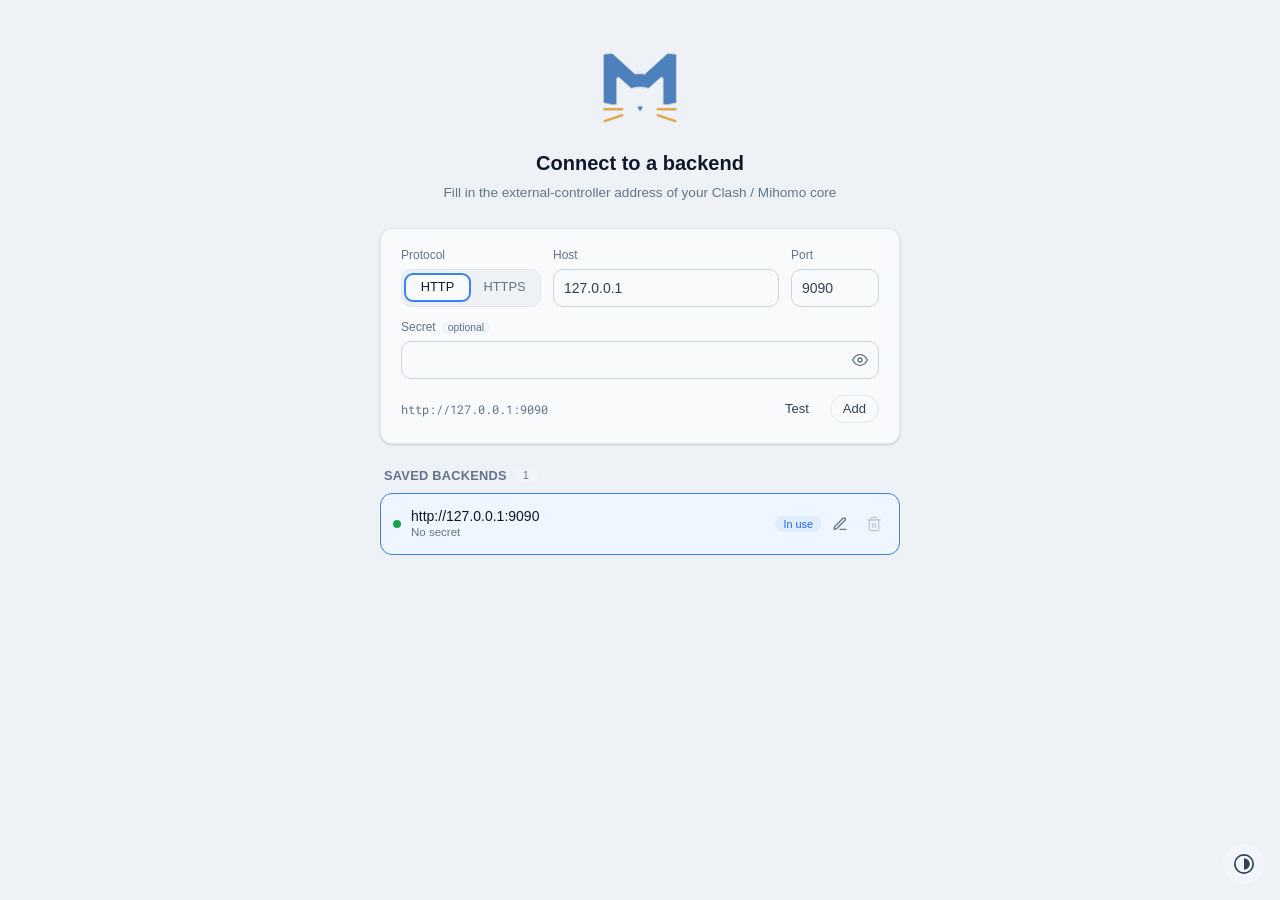
==== commit 462a0ed2: "up" ====
--- a/luci-app-openclash/root/usr/share/openclash/ui/yacd/index.html
+++ b/luci-app-openclash/root/usr/share/openclash/ui/yacd/index.html
@@ -14,8 +14,8 @@
     <meta name="theme-color" content="#202020" media="(prefers-color-scheme: dark)" />
     <meta name="theme-color" content="#f7f7f7" media="(prefers-color-scheme: light)" />
     <title>yacd</title>
-    <script type="module" crossorigin src="./assets/index-Cnn7GzjD.js"></script>
-    <link rel="stylesheet" crossorigin href="./assets/index-BBfcHVHJ.css">
+    <script type="module" crossorigin src="./assets/index-u_HcDLU3.js"></script>
+    <link rel="stylesheet" crossorigin href="./assets/index-Bd_EzjHz.css">
   <link rel="manifest" href="./manifest.webmanifest"><script id="vite-plugin-pwa:register-sw" src="./registerSW.js"></script></head>
   <body>
     <div id="app" data-base-url="http://127.0.0.1:9090"></div>
--- a/luci-app-openclash/root/usr/share/openclash/ui/yacd/assets/index-Bd_EzjHz.css
+++ b/luci-app-openclash/root/usr/share/openclash/ui/yacd/assets/index-Bd_EzjHz.css
@@ -0,0 +1 @@
+@font-face{font-family:Inter;font-style:normal;font-display:swap;font-weight:400;src:url(./inter-latin-400-normal-C38fXH4l.woff2)format("woff2"),url(./inter-latin-400-normal-CyCys3Eg.woff)format("woff")}@font-face{font-family:Inter;font-style:normal;font-display:swap;font-weight:800;src:url(./inter-latin-800-normal-BYj_oED-.woff2)format("woff2"),url(./inter-latin-800-normal-D1mf63XC.woff)format("woff")}@font-face{font-family:Roboto Mono;font-style:normal;font-display:swap;font-weight:400;src:url(./roboto-mono-latin-400-normal-GekRknry.woff2)format("woff2"),url(./roboto-mono-latin-400-normal-DBZPkcnn.woff)format("woff")}*,:before,:after{box-sizing:border-box}html{-webkit-text-size-adjust:100%;tab-size:4;font-family:system-ui,-apple-system,Segoe UI,Ubuntu,Cantarell,Noto Sans,Roboto,Helvetica,Arial,sans-serif,Apple Color Emoji,Segoe UI Emoji;line-height:1.15}body{margin:0}b,strong{font-weight:bolder}code,kbd,samp,pre{font-family:ui-monospace,SFMono-Regular,Consolas,Liberation Mono,Menlo,monospace;font-size:1em}small{font-size:80%}sub,sup{vertical-align:baseline;font-size:75%;line-height:0;position:relative}sub{bottom:-.25em}sup{top:-.5em}table{border-color:currentColor}button,input,optgroup,select,textarea{margin:0;font-family:inherit;font-size:100%;line-height:1.15}button,[type=button],[type=reset],[type=submit]{-webkit-appearance:button}legend{padding:0}progress{vertical-align:baseline}::-webkit-inner-spin-button{height:auto}::-webkit-outer-spin-button{height:auto}[type=search]{-webkit-appearance:textfield;outline-offset:-2px}::-webkit-search-decoration{-webkit-appearance:none}::-webkit-file-upload-button{-webkit-appearance:button;font:inherit}summary{display:list-item}@font-face{font-family:_Twemoji Mozilla;src:url(./Twemoji_Mozilla-BSQKJ6aF.ttf)format("truetype")}.relative,.border-left,.border-top,.border-bottom{position:relative}.border-bottom:after,.border-top:before{content:"";background:#555;width:100%;height:1px;position:absolute;left:0;right:0;transform:scaleY(.5)translateZ(0)}.border-left:before{content:"";background:#555;width:1px;height:100%;position:absolute;top:0;bottom:0;transform:scaleX(.5)translateZ(0)}.border-top:before{top:0}.border-bottom:after{bottom:0}.border-left:before{left:0}*,:before,:after{box-sizing:border-box}:root{--font-mono:"Roboto Mono", Menlo, monospace;--font-normal:-apple-system, BlinkMacSystemFont, "Segoe UI", Roboto, Helvetica, Arial, sans-serif, "Apple Color Emoji", "Source Han Sans", "PingFang SC", "Microsoft YaHei" , "微软雅黑", Arial,"Twemoji Mozilla", "_Twemoji Mozilla","Segoe UI Emoji", "Segoe UI Symbol"}body{font-family:-apple-system,BlinkMacSystemFont,Segoe UI,Roboto,Helvetica,Arial,sans-serif,Apple Color Emoji,Source Han Sans,PingFang SC,Microsoft YaHei,微软雅黑,Twemoji Mozilla,_Twemoji Mozilla,Segoe UI Emoji,Segoe UI Symbol;font-family:var(--font-normal);-webkit-tap-highlight-color:#0000;-webkit-text-size-adjust:100%;-webkit-font-smoothing:antialiased;-moz-osx-font-smoothing:grayscale}body ::-webkit-scrollbar{z-index:11;background:0 0}body ::-webkit-scrollbar-thumb{background:var(--color-focus-blue);border-radius:10px}body ::-webkit-scrollbar:vertical{width:8px}body ::-webkit-scrollbar:horizontal{height:8px}body{margin:0;padding:0}@media (prefers-color-scheme:dark){:root[data-theme=auto]{--color-background:#111827;--color-background2:#111827b3;--color-bg-chart:#1f2937;--color-bg-card:#1f2937;--color-focus-blue:#3b82f6;--btn-bg:#3b82f6;--color-proxy-border:#374151;--card-hover-border-lightness:#60a5fa;--color-text:#e5e7eb;--color-text-secondary:#9ca3af;--color-text-highlight:#f3f4f6;--color-bg-sidebar:#1f2937;--color-sb-active-row-bg:#374151;--color-sb-active-row-font:#f3f4f6;--color-input-bg:#374151;--color-input-border:#4b5563;--color-toggle-bg:#4b5563;--color-toggle-selected:#1f2937;--color-icon:#9ca3af;--color-separator:#374151;--color-bg-proxy:#1f2937;--color-row-odd:#1f2937;--bg-log-info-tag:#4b5563;--bg-modal:#1f2937;--bg-near-transparent:#ffffff0d;--bg-latency:#1f2937cc;--bg-tooltip:#1f2937;--bc-tooltip:#374151;--select-border-color:#374151;--select-bg-hover:url(data:image/svg+xml,%0A%20%20%20%20%3Csvg%20width%3D%228%22%20height%3D%2224%22%20viewBox%3D%220%200%208%2024%22%20fill%3D%22none%22%20xmlns%3D%22http%3A%2F%2Fwww.w3.org%2F2000%2Fsvg%22%3E%0A%20%20%20%20%20%20%3Cpath%20d%3D%22M4%207L7%2011H1L4%207Z%22%20fill%3D%22%23ffffff%22%20%2F%3E%0A%20%20%20%20%20%20%3Cpath%20d%3D%22M4%2017L1%2013L7%2013L4%2017Z%22%20fill%3D%22%23ffffff%22%20%2F%3E%0A%20%20%20%20%3C%2Fsvg%3E%0A%20%20);--shadow-card:0 4px 6px -1px #0000001a, 0 2px 4px -1px #0000000f;--border-radius:12px;--color-card:#1f2937;--color-card-border:#374151;--color-badge-bg:#ffffff14;--color-badge-fg:#9ca3af;--color-accent-soft-bg:#3b82f633;--color-accent-soft-fg:#93c5fd;--color-node-active-bg:#3b82f624;--color-hover-soft:#ffffff0f;--color-track:#111827;--shadow-popover:0 12px 32px -8px #0000008c, 0 2px 8px #0000004d;--shadow-segment:0 1px 2px #0006;--color-chrome:#1f2937b8;--color-chrome-border:#ffffff14;--color-success:#4ade80;--color-success-soft-bg:#4ade8029;--color-danger:#f87171;--color-danger-soft-bg:#f8717129;--color-warn:#fbbf24;--color-warn-soft-bg:#fbbf2429;--color-udp-bg:#c084fc2e;--color-udp-fg:#d8b4fe;--csstools-color-scheme--light: ;--lightningcss-light: ;--lightningcss-dark:initial;color-scheme:dark}}@media (prefers-color-scheme:light){:root[data-theme=auto]{--color-background:#eef2f6;--color-background2:#eef2f6b3;--color-bg-chart:#f8fafc;--color-bg-card:#f8fafc;--color-focus-blue:#3b82f6;--btn-bg:#3b82f6;--color-proxy-border:#e2e8f0;--card-hover-border-lightness:#60a5fa;--color-text:#334155;--color-text-secondary:#64748b;--color-text-highlight:#0f172a;--color-bg-sidebar:#f1f5f9;--color-sb-active-row-bg:#e0e7ff;--color-sb-active-row-font:#3730a3;--color-input-bg:#f8fafc;--color-input-border:#cbd5e1;--color-toggle-bg:#e2e8f0;--color-toggle-selected:#fff;--color-icon:#64748b;--color-separator:#e2e8f0;--color-bg-proxy:#f8fafc;--color-row-odd:#f1f5f9;--bg-log-info-tag:#e2e8f0;--bg-modal:#f8fafc;--bg-near-transparent:#0000000d;--bg-latency:#ffffffe6;--bg-tooltip:#f8fafc;--bc-tooltip:#e2e8f0;--select-border-color:#cbd5e1;--select-bg-hover:url(data:image/svg+xml,%0A%20%20%20%20%3Csvg%20width%3D%228%22%20height%3D%2224%22%20viewBox%3D%220%200%208%2024%22%20fill%3D%22none%22%20xmlns%3D%22http%3A%2F%2Fwww.w3.org%2F2000%2Fsvg%22%3E%0A%20%20%20%20%20%20%3Cpath%20d%3D%22M4%207L7%2011H1L4%207Z%22%20fill%3D%22%23222222%22%20%2F%3E%0A%20%20%20%20%20%20%3Cpath%20d%3D%22M4%2017L1%2013L7%2013L4%2017Z%22%20fill%3D%22%23222222%22%20%2F%3E%0A%20%20%20%20%3C%2Fsvg%3E%0A%20%20);--shadow-card:0 1px 3px 0 #0000001a, 0 1px 2px 0 #0000000f;--border-radius:12px;--color-card:#f8fafc;--color-card-border:#e2e8f0;--color-badge-bg:#f1f5f9;--color-badge-fg:#64748b;--color-accent-soft-bg:#e0edff;--color-accent-soft-fg:#2563eb;--color-node-active-bg:#eff6ff;--color-hover-soft:#0f172a0d;--color-track:#eef2f6;--shadow-popover:0 12px 32px -8px #0f172a38, 0 2px 8px #0f172a14;--shadow-segment:0 1px 2px #0f172a1f;--color-chrome:#ffffff9e;--color-chrome-border:#00000014;--color-success:#16a34a;--color-success-soft-bg:#16a34a24;--color-danger:#ef4444;--color-danger-soft-bg:#ef44441f;--color-warn:#b45309;--color-warn-soft-bg:#f59e0b29;--color-udp-bg:#a855f71f;--color-udp-fg:#7e22ce;--csstools-color-scheme--light:initial;--lightningcss-light:initial;--lightningcss-dark: ;color-scheme:light}}@media only screen and (prefers-color-scheme:light) and (width>=769px){:root[data-theme=auto]{--color-sb-active-row-font:#3730a3}}:root[data-theme=dark]{--color-background:#111827;--color-background2:#111827b3;--color-bg-chart:#1f2937;--color-bg-card:#1f2937;--color-focus-blue:#3b82f6;--btn-bg:#3b82f6;--color-proxy-border:#374151;--card-hover-border-lightness:#60a5fa;--color-text:#e5e7eb;--color-text-secondary:#9ca3af;--color-text-highlight:#f3f4f6;--color-bg-sidebar:#1f2937;--color-sb-active-row-bg:#374151;--color-sb-active-row-font:#f3f4f6;--color-input-bg:#374151;--color-input-border:#4b5563;--color-toggle-bg:#4b5563;--color-toggle-selected:#1f2937;--color-icon:#9ca3af;--color-separator:#374151;--color-bg-proxy:#1f2937;--color-row-odd:#1f2937;--bg-log-info-tag:#4b5563;--bg-modal:#1f2937;--bg-near-transparent:#ffffff0d;--bg-latency:#1f2937cc;--bg-tooltip:#1f2937;--bc-tooltip:#374151;--select-border-color:#374151;--select-bg-hover:url(data:image/svg+xml,%0A%20%20%20%20%3Csvg%20width%3D%228%22%20height%3D%2224%22%20viewBox%3D%220%200%208%2024%22%20fill%3D%22none%22%20xmlns%3D%22http%3A%2F%2Fwww.w3.org%2F2000%2Fsvg%22%3E%0A%20%20%20%20%20%20%3Cpath%20d%3D%22M4%207L7%2011H1L4%207Z%22%20fill%3D%22%23ffffff%22%20%2F%3E%0A%20%20%20%20%20%20%3Cpath%20d%3D%22M4%2017L1%2013L7%2013L4%2017Z%22%20fill%3D%22%23ffffff%22%20%2F%3E%0A%20%20%20%20%3C%2Fsvg%3E%0A%20%20);--shadow-card:0 4px 6px -1px #0000001a, 0 2px 4px -1px #0000000f;--border-radius:12px;--color-card:#1f2937;--color-card-border:#374151;--color-badge-bg:#ffffff14;--color-badge-fg:#9ca3af;--color-accent-soft-bg:#3b82f633;--color-accent-soft-fg:#93c5fd;--color-node-active-bg:#3b82f624;--color-hover-soft:#ffffff0f;--color-track:#111827;--shadow-popover:0 12px 32px -8px #0000008c, 0 2px 8px #0000004d;--shadow-segment:0 1px 2px #0006;--color-chrome:#1f2937b8;--color-chrome-border:#ffffff14;--color-success:#4ade80;--color-success-soft-bg:#4ade8029;--color-danger:#f87171;--color-danger-soft-bg:#f8717129;--color-warn:#fbbf24;--color-warn-soft-bg:#fbbf2429;--color-udp-bg:#c084fc2e;--color-udp-fg:#d8b4fe;--csstools-color-scheme--light: ;--lightningcss-light: ;--lightningcss-dark:initial;color-scheme:dark}:root[data-theme=light]{--color-background:#eef2f6;--color-background2:#eef2f6b3;--color-bg-chart:#f8fafc;--color-bg-card:#f8fafc;--color-focus-blue:#3b82f6;--btn-bg:#3b82f6;--color-proxy-border:#e2e8f0;--card-hover-border-lightness:#60a5fa;--color-text:#334155;--color-text-secondary:#64748b;--color-text-highlight:#0f172a;--color-bg-sidebar:#f1f5f9;--color-sb-active-row-bg:#e0e7ff;--color-sb-active-row-font:#3730a3}@media only screen and (width>=769px){:root[data-theme=light]{--color-sb-active-row-font:#3730a3}}:root[data-theme=light]{--color-input-bg:#f8fafc;--color-input-border:#cbd5e1;--color-toggle-bg:#e2e8f0;--color-toggle-selected:#fff;--color-icon:#64748b;--color-separator:#e2e8f0;--color-bg-proxy:#f8fafc;--color-row-odd:#f1f5f9;--bg-log-info-tag:#e2e8f0;--bg-modal:#f8fafc;--bg-near-transparent:#0000000d;--bg-latency:#ffffffe6;--bg-tooltip:#f8fafc;--bc-tooltip:#e2e8f0;--select-border-color:#cbd5e1;--select-bg-hover:url(data:image/svg+xml,%0A%20%20%20%20%3Csvg%20width%3D%228%22%20height%3D%2224%22%20viewBox%3D%220%200%208%2024%22%20fill%3D%22none%22%20xmlns%3D%22http%3A%2F%2Fwww.w3.org%2F2000%2Fsvg%22%3E%0A%20%20%20%20%20%20%3Cpath%20d%3D%22M4%207L7%2011H1L4%207Z%22%20fill%3D%22%23222222%22%20%2F%3E%0A%20%20%20%20%20%20%3Cpath%20d%3D%22M4%2017L1%2013L7%2013L4%2017Z%22%20fill%3D%22%23222222%22%20%2F%3E%0A%20%20%20%20%3C%2Fsvg%3E%0A%20%20);--shadow-card:0 1px 3px 0 #0000001a, 0 1px 2px 0 #0000000f;--border-radius:12px;--color-card:#f8fafc;--color-card-border:#e2e8f0;--color-badge-bg:#f1f5f9;--color-badge-fg:#64748b;--color-accent-soft-bg:#e0edff;--color-accent-soft-fg:#2563eb;--color-node-active-bg:#eff6ff;--color-hover-soft:#0f172a0d;--color-track:#eef2f6;--shadow-popover:0 12px 32px -8px #0f172a38, 0 2px 8px #0f172a14;--shadow-segment:0 1px 2px #0f172a1f;--color-chrome:#ffffff9e;--color-chrome-border:#00000014;--color-success:#16a34a;--color-success-soft-bg:#16a34a24;--color-danger:#ef4444;--color-danger-soft-bg:#ef44441f;--color-warn:#b45309;--color-warn-soft-bg:#f59e0b29;--color-udp-bg:#a855f71f;--color-udp-fg:#7e22ce;--csstools-color-scheme--light:initial;--lightningcss-light:initial;--lightningcss-dark: ;color-scheme:light}.flexCenter{justify-content:center;align-items:center;display:flex}.fabgrp{z-index:3;position:fixed;bottom:20px;right:20px}.visually-hidden{clip:rect(0 0 0 0);border:0;width:1px;height:1px;margin:-1px;padding:0;position:absolute;overflow:hidden}.tooltip-content{z-index:1;pointer-events:none;white-space:nowrap;background:var(--bg-tooltip);color:var(--color-text);border:solid 1px var(--bc-tooltip);border-radius:4px;padding:.25em .5em;font-size:85%;box-shadow:2px 2px 10px #0000001a}._path_r8pm3_1{stroke-dasharray:890;stroke-dashoffset:890px;animation:3s ease-in-out infinite forwards _dash_r8pm3_1}@keyframes _dash_r8pm3_1{0%{stroke-dashoffset:890px}to{stroke-dashoffset:0}}._root_16avz_1{background:var(--color-background);color:var(--color-text);text-align:center;padding:20px;position:fixed;inset:0;overflow:hidden}._yacd_16avz_14{color:#2a477a;opacity:.6;justify-content:center;align-items:center;padding:40px;display:flex}._link_16avz_23{color:var(--color-text-secondary);align-items:center;display:inline-flex}._link_16avz_23:hover,._link_16avz_23:active{color:var(--color-focus-blue)}._link_16avz_23 svg{margin-right:5px}._container_1pvnd_1{z-index:1000;pointer-events:none;flex-direction:column;align-items:flex-end;gap:10px;display:flex;position:fixed;bottom:16px;right:16px}@media (width<=768px){._container_1pvnd_1{align-items:stretch;bottom:10px;left:10px;right:10px}}._toast_1pvnd_21{pointer-events:auto;background:var(--color-card);border:1px solid var(--color-card-border);max-width:420px;box-shadow:var(--shadow-popover);color:var(--color-text);border-radius:10px;align-items:flex-start;gap:10px;padding:12px 14px;font-size:.9rem;line-height:1.45;animation:.18s ease-out _slide-in_1pvnd_1;display:flex}@media (width<=768px){._toast_1pvnd_21{max-width:none}}._icon_1pvnd_43{flex-shrink:0;padding-top:1px;display:flex}._success_1pvnd_49 ._icon_1pvnd_43{color:var(--color-success)}._error_1pvnd_53 ._icon_1pvnd_43{color:var(--color-danger)}._info_1pvnd_57 ._icon_1pvnd_43{color:var(--color-focus-blue)}._message_1pvnd_61{word-break:break-word;flex:1}._close_1pvnd_66{cursor:pointer;color:var(--color-text-secondary);background:0 0;border:0;flex-shrink:0;padding:0;display:flex}._close_1pvnd_66:hover{color:var(--color-text-highlight)}@keyframes _slide-in_1pvnd_1{0%{opacity:0;transform:translateY(8px)}to{opacity:1;transform:translateY(0)}}._iconWrapper_19huu_1{--sz:40px;width:40px;width:var(--sz);height:40px;height:var(--sz);color:var(--color-text);outline:none;justify-content:center;align-items:center;padding:5px;display:flex}._iconWrapper_19huu_1:hover{opacity:.6}._iconWrapper_19huu_1:focus{border-color:var(--color-focus-blue)}._themeSwitchContainer_19huu_21{--sz:40px;width:40px;width:var(--sz);height:40px;height:var(--sz);justify-content:center;align-items:center;display:flex;position:relative}._themeSwitchContainer_19huu_21 select{cursor:pointer;padding-left:var(--sz);width:var(--sz);height:var(--sz);appearance:none;background:var(--color-bg-sidebar);border:1px solid #0000;border-radius:100%;outline:none}._themeSwitchContainer_19huu_21 select:focus{border-color:var(--color-focus-blue)}._themeSwitchContainer_19huu_21 select option{background:var(--color-bg-sidebar)}._themeSwitchContainer_19huu_21 ._iconWrapper_19huu_1{pointer-events:none;width:100%;height:100%;position:absolute;top:0;left:0}._root_560ig_4{background:var(--color-chrome);-webkit-backdrop-filter:saturate(180%)blur(24px);backdrop-filter:saturate(180%)blur(24px);border-right:1px solid var(--color-chrome-border);flex-shrink:0;width:180px;min-width:180px;position:relative}@media (width<=768px){._root_560ig_4{background:var(--color-background);-webkit-backdrop-filter:none;backdrop-filter:none;z-index:100;width:100%;min-width:0;padding:max(8px, env(safe-area-inset-top)) 16px 8px;border-right:none;position:fixed;top:0;left:0;right:0}}._logo_meta_560ig_29{background-image:url([data-uri]);background-position:50%;background-repeat:no-repeat;background-size:80px;height:120px;margin-top:12px}@media (width<=768px){._logo_meta_560ig_29{display:none}}._logo_singbox_560ig_43{background-image:url([data-uri]);background-position:50%;background-repeat:no-repeat;background-size:80px;height:120px;margin-top:12px}@media (width<=768px){._logo_singbox_560ig_43{display:none}._rows_560ig_58{background:var(--color-bg-sidebar);border:1px solid var(--color-separator);border-radius:20px;justify-content:space-around;align-items:center;padding:6px 8px;display:flex;overflow:visible;box-shadow:0 4px 24px #0000001f,0 1px 4px #00000014}}._row_560ig_58{color:var(--color-text);border-radius:8px;align-items:center;margin:4px 8px;padding:6px 10px;-webkit-text-decoration:none;text-decoration:none;transition:background-color .18s,color .18s,transform .18s;display:flex;box-shadow:inset 0 0 0 1px #0000}._row_560ig_58:hover{color:var(--color-focus-blue);background-color:#b0ceff38}@media screen and (width>=30em){._row_560ig_58{padding:8px 20px}}@media (width<=768px){._row_560ig_58{border-radius:14px;flex-direction:row;flex:1;justify-content:center;margin:0;padding:8px 14px}._row_560ig_58:hover{box-shadow:none;background-color:#b0ceff38;transform:none}}._row_560ig_58 svg{color:var(--color-icon);flex-shrink:0;width:22px;height:22px;transition:transform .18s}@media screen and (width>=30em){._row_560ig_58 svg{width:24px;height:24px}}._rowActive_560ig_121{background:linear-gradient(135deg, #60a5fa 0%, var(--color-focus-blue) 100%);color:#fff}._rowActive_560ig_121:hover{color:#fff;background:linear-gradient(135deg, #60a5fa 0%, var(--color-focus-blue) 100%)}._rowActive_560ig_121 svg{color:#fff}._rowActive_560ig_121 ._label_560ig_132{font-weight:600}@media (width<=768px){._rowActive_560ig_121{color:var(--color-focus-blue);box-shadow:none;background:#63a0ff2e;border-bottom:none}._rowActive_560ig_121 svg{color:var(--color-focus-blue);transform:scale(1.15)}}._label_560ig_132{padding-left:14px;font-size:.75em}@media (width<=768px){._label_560ig_132{display:none}}@media screen and (width>=30em){._label_560ig_132{font-size:1em}}._footer_560ig_163{flex-direction:column;align-items:center;gap:8px;display:flex;position:absolute;bottom:10px;left:50%;transform:translate(-50%)}@media (width<=768px){._footer_560ig_163{display:none}}._loading_wpm96_1{justify-content:center;align-items:center;width:100%;height:100%;display:flex}._spinner_wpm96_9{vertical-align:middle;background:url("data:image/svg+xml;charset=utf8, %3Csvg xmlns=\"http://www.w3.org/2000/svg\" width=\"120\" height=\"120\" viewBox=\"0 0 100 100\"%3E%3Cpath fill=\"none\" d=\"M0 0h100v100H0z\"/%3E%3Crect width=\"7\" height=\"20\" x=\"46.5\" y=\"40\" fill=\"%23E9E9E9\" rx=\"5\" ry=\"5\" transform=\"translate(0 -30)\"/%3E%3Crect width=\"7\" height=\"20\" x=\"46.5\" y=\"40\" fill=\"%23989697\" rx=\"5\" ry=\"5\" transform=\"rotate(30 105.98 65)\"/%3E%3Crect width=\"7\" height=\"20\" x=\"46.5\" y=\"40\" fill=\"%239B999A\" rx=\"5\" ry=\"5\" transform=\"rotate(60 75.98 65)\"/%3E%3Crect width=\"7\" height=\"20\" x=\"46.5\" y=\"40\" fill=\"%23A3A1A2\" rx=\"5\" ry=\"5\" transform=\"rotate(90 65 65)\"/%3E%3Crect width=\"7\" height=\"20\" x=\"46.5\" y=\"40\" fill=\"%23ABA9AA\" rx=\"5\" ry=\"5\" transform=\"rotate(120 58.66 65)\"/%3E%3Crect width=\"7\" height=\"20\" x=\"46.5\" y=\"40\" fill=\"%23B2B2B2\" rx=\"5\" ry=\"5\" transform=\"rotate(150 54.02 65)\"/%3E%3Crect width=\"7\" height=\"20\" x=\"46.5\" y=\"40\" fill=\"%23BAB8B9\" rx=\"5\" ry=\"5\" transform=\"rotate(180 50 65)\"/%3E%3Crect width=\"7\" height=\"20\" x=\"46.5\" y=\"40\" fill=\"%23C2C0C1\" rx=\"5\" ry=\"5\" transform=\"rotate(-150 45.98 65)\"/%3E%3Crect width=\"7\" height=\"20\" x=\"46.5\" y=\"40\" fill=\"%23CBCBCB\" rx=\"5\" ry=\"5\" transform=\"rotate(-120 41.34 65)\"/%3E%3Crect width=\"7\" height=\"20\" x=\"46.5\" y=\"40\" fill=\"%23D2D2D2\" rx=\"5\" ry=\"5\" transform=\"rotate(-90 35 65)\"/%3E%3Crect width=\"7\" height=\"20\" x=\"46.5\" y=\"40\" fill=\"%23DADADA\" rx=\"5\" ry=\"5\" transform=\"rotate(-60 24.02 65)\"/%3E%3Crect width=\"7\" height=\"20\" x=\"46.5\" y=\"40\" fill=\"%23E2E2E2\" rx=\"5\" ry=\"5\" transform=\"rotate(-30 -5.98 65)\"/%3E%3C/svg%3E") 0 0/100% no-repeat;width:20px;height:20px;animation:1s steps(12,end) infinite _rotate_wpm96_1;display:inline-block}@keyframes _rotate_wpm96_1{0%{transform:rotate(0)}to{transform:rotate(360deg)}}._app_mf375_1{background:var(--color-background);color:var(--color-text);display:flex;position:fixed;inset:0}@media (width<=768px){._app_mf375_1{flex-direction:column}}._content_mf375_17{flex-grow:1;min-width:0;overflow:auto}@media (width<=768px){._content_mf375_17{padding-bottom:0;padding-top:calc(64px + env(safe-area-inset-top))}}@media (prefers-color-scheme:dark){:root[data-theme=auto]{--loading-dot-1-1:#ffffff80;--loading-dot-1-2:#ffffff1a;--loading-dot-1-3:#ffffff4d;--loading-dot-2-1:#ffffff4d;--loading-dot-2-2:#ffffff80;--loading-dot-2-3:#ffffff1a;--loading-dot-3-1:#ffffff1a;--loading-dot-3-2:#ffffff4d;--loading-dot-3-3:#ffffff80;--csstools-color-scheme--light: ;--lightningcss-light: ;--lightningcss-dark:initial;color-scheme:dark}}@media (prefers-color-scheme:light){:root[data-theme=auto]{--loading-dot-1-1:#0000001a;--loading-dot-1-2:#00000080;--loading-dot-1-3:#0000004d;--loading-dot-2-1:#0000004d;--loading-dot-2-2:#0000001a;--loading-dot-2-3:#00000080;--loading-dot-3-1:#00000080;--loading-dot-3-2:#0000004d;--loading-dot-3-3:#0000001a;--csstools-color-scheme--light:initial;--lightningcss-light:initial;--lightningcss-dark: ;color-scheme:light}}:root[data-theme=dark]{--loading-dot-1-1:#ffffff80;--loading-dot-1-2:#ffffff1a;--loading-dot-1-3:#ffffff4d;--loading-dot-2-1:#ffffff4d;--loading-dot-2-2:#ffffff80;--loading-dot-2-3:#ffffff1a;--loading-dot-3-1:#ffffff1a;--loading-dot-3-2:#ffffff4d;--loading-dot-3-3:#ffffff80;--csstools-color-scheme--light: ;--lightningcss-light: ;--lightningcss-dark:initial;color-scheme:dark}:root[data-theme=light]{--loading-dot-1-1:#0000001a;--loading-dot-1-2:#00000080;--loading-dot-1-3:#0000004d;--loading-dot-2-1:#0000004d;--loading-dot-2-2:#0000001a;--loading-dot-2-3:#00000080;--loading-dot-3-1:#00000080;--loading-dot-3-2:#0000004d;--loading-dot-3-3:#0000001a;--csstools-color-scheme--light:initial;--lightningcss-light:initial;--lightningcss-dark: ;color-scheme:light}._loadingDot_1x6zg_59,._loadingDot_1x6zg_59:before,._loadingDot_1x6zg_59:after{vertical-align:middle;border-radius:50%;width:6px;height:6px;font-size:0;display:inline-block}._loadingDot_1x6zg_59{background-color:var(--loading-dot-2-1);animation:1s step-start infinite _dot2_1x6zg_1;position:relative}._loadingDot_1x6zg_59:before{content:"";background-color:var(--loading-dot-1-1);animation:1s step-start infinite _dot1_1x6zg_1;position:absolute;left:-12px}._loadingDot_1x6zg_59:after{content:"";background-color:var(--loading-dot-3-1);animation:1s step-start infinite _dot3_1x6zg_1;position:absolute;right:-12px}@keyframes _dot1_1x6zg_1{0%,to{background-color:var(--loading-dot-1-1)}33%{background-color:var(--loading-dot-1-2)}66%{background-color:var(--loading-dot-1-3)}}@keyframes _dot2_1x6zg_1{0%,to{background-color:var(--loading-dot-2-1)}33%{background-color:var(--loading-dot-2-2)}66%{background-color:var(--loading-dot-2-3)}}@keyframes _dot3_1x6zg_1{0%,to{background-color:var(--loading-dot-3-1)}33%{background-color:var(--loading-dot-3-2)}66%{background-color:var(--loading-dot-3-3)}}._btn_16duv_4{-webkit-appearance:none;-webkit-user-select:none;user-select:none;cursor:pointer;color:var(--color-text);background:var(--color-card);border:1px solid var(--color-card-border);border-radius:100px;outline:none;justify-content:center;align-items:center;transition:color .2s,background-color .2s,border-color .2s,box-shadow .2s;display:inline-flex;position:relative}._btn_16duv_4:focus-visible{border-color:var(--color-focus-blue);box-shadow:0 0 0 3px var(--color-accent-soft-bg)}._btn_16duv_4:hover:not(:disabled){color:var(--color-focus-blue);border-color:var(--color-focus-blue)}._btn_16duv_4{padding:4px 7px;font-size:.75em}@media screen and (width>=30em){._btn_16duv_4{padding:6px 12px;font-size:small}}._btn_16duv_4._minimal_16duv_37{background:0 0;border-color:#0000}._btn_16duv_4._minimal_16duv_37:hover:not(:disabled){color:var(--color-focus-blue);background:var(--color-hover-soft);border-color:#0000}._btn_16duv_4:disabled{opacity:.5}._btnInternal_16duv_51{justify-content:center;align-items:center;column-gap:4px;display:flex}._btnStart_16duv_58{justify-content:center;align-items:center;display:inline-flex}._loadingContainer_16duv_64{display:inline-flex;position:absolute;top:50%;left:50%;transform:translate(-50%,-50%)}._track_m5guh_1{background:var(--color-track);border:1px solid var(--color-card-border);border-radius:10px;align-items:center;gap:2px;min-width:0;padding:3px;display:flex}._segment_m5guh_12{appearance:none;min-width:0;color:var(--color-text-secondary);cursor:pointer;white-space:nowrap;text-overflow:ellipsis;background:0 0;border:none;border-radius:8px;flex:1;padding:7px 10px;font-family:inherit;font-size:.8rem;font-weight:500;line-height:1;transition:background-color .15s,color .15s,box-shadow .15s;overflow:hidden}._segment_m5guh_12:hover:not(._selected_m5guh_31){color:var(--color-text);background:var(--color-hover-soft)}._segment_m5guh_12:focus-visible{outline:2px solid var(--color-focus-blue);outline-offset:-1px}._selected_m5guh_31{background:var(--color-card);color:var(--color-text-highlight);box-shadow:var(--shadow-segment)}._root_1wf3p_2{flex-direction:column;gap:24px;width:520px;max-width:100%;margin:0 auto;padding:40px 0 48px;display:flex}._root_1wf3p_2:focus{outline:none}@media screen and (width<=30em){._root_1wf3p_2{gap:20px;padding:24px 0 80px}}._hero_1wf3p_22{text-align:center;flex-direction:column;align-items:center;gap:8px;display:flex}._logo_1wf3p_30{--stroke:var(--color-background);color:#20497e;opacity:.85;transition:opacity .4s}._logo_1wf3p_30:hover{opacity:1}._title_1wf3p_40{color:var(--color-text-highlight);margin:4px 0 0;font-size:1.25rem;font-weight:600}._desc_1wf3p_47{color:var(--color-text-secondary);margin:0;font-size:.85rem;line-height:1.5}._card_1wf3p_55{border-radius:var(--border-radius);background:var(--color-card);border:1px solid var(--color-card-border);box-shadow:var(--shadow-card);flex-direction:column;gap:16px;padding:20px;display:flex}@media screen and (width<=30em){._card_1wf3p_55{padding:16px}}._grid_1wf3p_72{grid-gap:14px 12px;grid-template-columns:minmax(140px,auto) minmax(0,1fr) 88px;grid-template-areas:"protocol host port""secret secret secret";gap:14px 12px;display:grid}@media screen and (width<=30em){._grid_1wf3p_72{grid-template-columns:minmax(0,1fr) 88px;grid-template-areas:"protocol protocol""host port""secret secret"}}._protocol_1wf3p_85{grid-area:protocol}._host_1wf3p_89{grid-area:host}._port_1wf3p_93{grid-area:port}._secret_1wf3p_97{grid-area:secret}._field_1wf3p_101{flex-direction:column;gap:6px;min-width:0;display:flex}._label_1wf3p_108{color:var(--color-text-secondary);align-items:center;gap:6px;font-size:.75rem;font-weight:500;display:flex}._optional_1wf3p_117{background:var(--color-badge-bg);color:var(--color-badge-fg);text-transform:lowercase;border-radius:100px;padding:1px 6px;font-size:.65rem;font-weight:400}._input_1wf3p_127{-webkit-appearance:none;box-sizing:border-box;width:100%;min-width:0;height:38px;color:var(--color-text);background:var(--color-input-bg);border:1px solid var(--color-input-border);border-radius:10px;outline:none;padding:0 10px;font-family:inherit;font-size:.875rem;transition:border-color .2s,box-shadow .2s}._input_1wf3p_127:-ms-placeholder-shown{color:var(--color-text-secondary);opacity:.6}._input_1wf3p_127::placeholder{color:var(--color-text-secondary);opacity:.6}._input_1wf3p_127:focus{border-color:var(--color-focus-blue);box-shadow:0 0 0 3px var(--color-accent-soft-bg)}@media screen and (width<=30em){._input_1wf3p_127{font-size:16px}}._protocolControl_1wf3p_158{height:38px}._inputWithAction_1wf3p_162{align-items:center;display:flex;position:relative}._inputWithAction_1wf3p_162 ._input_1wf3p_127{padding-right:40px}._iconBtn_1wf3p_171{appearance:none;width:30px;height:30px;color:var(--color-icon);cursor:pointer;background:0 0;border:none;border-radius:8px;justify-content:center;align-items:center;padding:0;display:inline-flex;position:absolute;right:4px}._iconBtn_1wf3p_171:hover{color:var(--color-text);background:var(--color-hover-soft)}._iconBtn_1wf3p_171:focus-visible{outline:2px solid var(--color-focus-blue);outline-offset:-2px}._actions_1wf3p_196{justify-content:space-between;align-items:center;gap:12px;display:flex}@media screen and (width<=30em){._actions_1wf3p_196{flex-direction:column;align-items:stretch}._actions_1wf3p_196 ._buttons_1wf3p_207{justify-content:flex-end}}._status_1wf3p_212{min-width:0;font-size:.75rem;line-height:1.4}._buttons_1wf3p_207{flex-shrink:0;align-items:center;gap:8px;display:flex}._preview_1wf3p_225{color:var(--color-text-secondary);font-family:var(--font-mono);white-space:nowrap;text-overflow:ellipsis;display:block;overflow:hidden}._success_1wf3p_234{color:var(--color-success);align-items:center;gap:6px;display:inline-flex}._success_1wf3p_234 svg{flex-shrink:0}._error_1wf3p_244{color:var(--color-danger);align-items:center;gap:6px;display:inline-flex}._error_1wf3p_244 svg{flex-shrink:0}._saved_1wf3p_255{flex-direction:column;gap:10px;display:flex}._savedHeader_1wf3p_261{align-items:center;gap:8px;padding:0 4px;display:flex}._savedTitle_1wf3p_268{letter-spacing:.02em;text-transform:uppercase;color:var(--color-text-secondary);margin:0;font-size:.8rem;font-weight:600}._count_1wf3p_277{background:var(--color-badge-bg);color:var(--color-badge-fg);border-radius:100px;padding:1px 8px;font-size:.7rem}._empty_1wf3p_285{text-align:center;color:var(--color-text-secondary);border:1px dashed var(--color-card-border);border-radius:var(--border-radius);margin:0;padding:20px;font-size:.8rem}._ul_12z0u_2{flex-direction:column;gap:8px;margin:0;padding:0;list-style:none;display:flex}._li_12z0u_11{border-radius:var(--border-radius);background:var(--color-card);border:1px solid var(--color-card-border);align-items:center;gap:8px;padding:8px 10px 8px 4px;transition:border-color .2s,background-color .2s;display:flex}._li_12z0u_11:hover{border-color:var(--color-focus-blue)}._selected_12z0u_25{border-color:var(--color-focus-blue);background:var(--color-node-active-bg)}._editing_12z0u_31{border-color:var(--color-focus-blue);box-shadow:0 0 0 3px var(--color-accent-soft-bg)}._main_12z0u_37{appearance:none;min-width:0;color:inherit;text-align:left;cursor:pointer;background:0 0;border:none;border-radius:8px;flex:1;align-items:center;gap:10px;padding:6px 8px;font-family:inherit;display:flex}._main_12z0u_37:focus-visible{outline:2px solid var(--color-focus-blue);outline-offset:-2px}._dot_12z0u_58{background:var(--color-text-secondary);opacity:.4;border-radius:50%;flex-shrink:0;width:8px;height:8px}._selected_12z0u_25 ._dot_12z0u_58{background:var(--color-success);opacity:1}._body_12z0u_71{flex-direction:column;gap:2px;min-width:0;display:flex}._url_12z0u_78{color:var(--color-text-highlight);white-space:nowrap;text-overflow:ellipsis;font-size:.875rem;overflow:hidden}._secret_12z0u_86{color:var(--color-text-secondary);white-space:nowrap;text-overflow:ellipsis;font-size:.72rem;overflow:hidden}._tools_12z0u_94{flex-shrink:0;align-items:center;gap:4px;display:flex}._badge_12z0u_101{background:var(--color-accent-soft-bg);color:var(--color-accent-soft-fg);white-space:nowrap;border-radius:100px;padding:2px 8px;font-size:.68rem;font-weight:500}._iconBtn_12z0u_111{appearance:none;width:30px;height:30px;color:var(--color-icon);cursor:pointer;background:0 0;border:none;border-radius:8px;justify-content:center;align-items:center;padding:0;transition:color .2s,background-color .2s;display:inline-flex}._iconBtn_12z0u_111:hover:enabled{color:var(--color-text);background:var(--color-hover-soft)}._iconBtn_12z0u_111:focus-visible{outline:2px solid var(--color-focus-blue);outline-offset:-2px}._iconBtn_12z0u_111:disabled{opacity:.35;cursor:default}._active_12z0u_139{color:var(--color-accent-soft-fg);background:var(--color-accent-soft-bg)}._remove_12z0u_144:hover:enabled{color:var(--color-danger);background:var(--color-danger-soft-bg)}._input_uamxn_1{-webkit-appearance:none;background-color:var(--color-track);border:1px solid var(--color-card-border);box-sizing:border-box;color:var(--color-text);background-image:none;border-radius:8px;outline:none;width:100%;height:35px;padding:0 15px;font-size:small;transition:border-color .2s,box-shadow .2s;display:inline-block}._input_uamxn_1:-ms-placeholder-shown{color:var(--color-text-secondary);opacity:.75}._input_uamxn_1::placeholder{color:var(--color-text-secondary);opacity:.75}._input_uamxn_1:focus{border-color:var(--color-focus-blue);box-shadow:0 0 0 3px var(--color-accent-soft-bg)}input::-webkit-outer-spin-button{-webkit-appearance:none;margin:0}input::-webkit-inner-spin-button{-webkit-appearance:none;margin:0}._select_m8nlw_1{appearance:none;background-color:var(--color-track);width:100%;height:38px;color:var(--color-text);border:1px solid var(--color-card-border);box-shadow:none;background-image:url(data:image/svg+xml,%0A%20%20%20%20%3Csvg%20width%3D%228%22%20height%3D%2224%22%20viewBox%3D%220%200%208%2024%22%20fill%3D%22none%22%20xmlns%3D%22http%3A%2F%2Fwww.w3.org%2F2000%2Fsvg%22%3E%0A%20%20%20%20%20%20%3Cpath%20d%3D%22M4%207L7%2011H1L4%207Z%22%20fill%3D%22%23999999%22%20%2F%3E%0A%20%20%20%20%20%20%3Cpath%20d%3D%22M4%2017L1%2013L7%2013L4%2017Z%22%20fill%3D%22%23999999%22%20%2F%3E%0A%20%20%20%20%3C%2Fsvg%3E%0A%20%20);background-position:right 12px center;background-repeat:no-repeat;border-radius:8px;padding-left:14px;padding-right:34px;font-size:.95em;line-height:1.5;transition:all .2s}._select_m8nlw_1:hover,._select_m8nlw_1:focus{border-color:var(--color-focus-blue);color:var(--color-text-highlight);outline:none!important}._select_m8nlw_1:focus{box-shadow:0 0 0 3px var(--color-accent-soft-bg)}._select_m8nlw_1 option{background-color:var(--color-background)}._fieldset_1hnn2_1{border:0;flex-flow:wrap;margin:0;padding:0;display:flex}._input_1hnn2_10+._cnt_1hnn2_10{cursor:pointer;border:1px solid #0000;border-radius:4px;margin-bottom:5px}._input_1hnn2_10:focus+._cnt_1hnn2_10,._input_1hnn2_10:checked+._cnt_1hnn2_10{border-color:var(--color-focus-blue)}._root_ez9v6_1{--switch-w:44px;--switch-h:28px;--switch-thumb:24px;width:44px;width:var(--switch-w);height:28px;height:var(--switch-h);border-radius:14px;border-radius:calc(var(--switch-h) / 2);background-color:var(--color-toggle-bg);cursor:pointer;-webkit-tap-highlight-color:transparent;border:none;flex-shrink:0;padding:0;transition:background-color .2s;position:relative}._root_ez9v6_1[data-state=checked]{background-color:var(--color-focus-blue)}._root_ez9v6_1:focus-visible{box-shadow:0 0 0 3px var(--color-accent-soft-bg);outline:none}._root_ez9v6_1:disabled{opacity:.5;cursor:not-allowed}._mini_ez9v6_29{--switch-w:34px;--switch-h:20px;--switch-thumb:16px}._thumb_ez9v6_35{width:var(--switch-thumb);height:var(--switch-thumb);transform:translateX(calc((var(--switch-h) - var(--switch-thumb)) / 2));will-change:transform;background-color:#fff;border-radius:50%;transition:transform .2s;display:block;box-shadow:0 1px 3px #0000004d}._thumb_ez9v6_35[data-state=checked]{transform:translateX(calc(var(--switch-w) - var(--switch-thumb) - (var(--switch-h) - var(--switch-thumb)) / 2))}._root_vs6hx_1{flex-direction:column;gap:24px;max-width:1000px;margin:0 auto;padding:30px 20px;display:flex}@media (width<=768px){._root_vs6hx_1{padding:15px 10px}}._section_vs6hx_15{grid-gap:24px;grid-template-columns:repeat(auto-fill,minmax(320px,1fr));align-items:start;gap:24px;display:grid}@media (width<=768px){._section_vs6hx_15{grid-template-columns:1fr}}._buttonGroup_vs6hx_27{flex-wrap:wrap;gap:10px;display:flex}._wrapSwitch_vs6hx_33{align-items:center;height:40px;display:flex}._label_vs6hx_39{color:var(--color-text-secondary);text-transform:uppercase;letter-spacing:.5px;padding:10px 0 8px;font-size:.85rem}._sectionTitle_vs6hx_47{color:var(--color-text-highlight);align-items:center;gap:10px;margin-bottom:15px;padding:10px 0;font-size:1.1rem;font-weight:700;display:flex}._versionLine_vs6hx_58{align-items:center;gap:10px;min-height:40px;display:flex}._mono_vs6hx_65{font-family:var(--font-mono)}._sourceLink_vs6hx_69{color:var(--color-text-secondary);display:inline-flex}._sourceLink_vs6hx_69:hover{color:var(--color-text-highlight)}._updateHint_vs6hx_77{color:var(--color-text-highlight);align-items:center;gap:8px;margin-bottom:10px;font-size:.9rem;-webkit-text-decoration:none;text-decoration:none;display:inline-flex}._updateHint_vs6hx_77:hover{-webkit-text-decoration:underline;text-decoration:underline}._updateDot_vs6hx_90{background:var(--color-danger);border-radius:50%;flex-shrink:0;width:8px;height:8px;display:block}._withUpdateDot_vs6hx_99{position:relative}._withUpdateDot_vs6hx_99:after{content:"";background:var(--color-danger);border-radius:50%;width:8px;height:8px;position:absolute;top:-3px;right:-3px}._card_vs6hx_113{background:var(--color-card);border:1px solid var(--color-card-border);box-shadow:var(--shadow-card);border-radius:12px;margin-bottom:24px;padding:24px}._page_oshur_1{flex-direction:column;height:100%;min-height:0;display:flex}._tableArea_oshur_8{flex-direction:column;flex:1;min-height:0;margin:12px 32px 24px;display:flex}@media (width<=1024px){._tableArea_oshur_8{margin:12px 16px 16px}}@media (width<=768px){._tableArea_oshur_8{margin:8px 12px 10px}}@keyframes _overlayShow_1lgw8_1{0%{opacity:0}to{opacity:1}}@keyframes _contentShow_1lgw8_1{0%{opacity:0;scale:.96}to{opacity:1;scale:1}}._overlay_1lgw8_19{z-index:1024;background:#444;position:fixed;inset:0}._overlay_1lgw8_19[data-state=open]{animation:.2s _overlayShow_1lgw8_1}._content_1lgw8_29{z-index:1025;max-height:100vh;color:var(--color-text);background:var(--bg-modal);border-radius:var(--border-radius);box-shadow:var(--shadow-card);outline:none;padding:20px;position:fixed;top:50%;left:50%;overflow:auto;translate:-50% -50%}._content_1lgw8_29[data-state=open]{animation:.2s _contentShow_1lgw8_1}._modal_1ql2y_2._modal_1ql2y_2{border-radius:18px;flex-direction:column;width:640px;max-width:calc(100vw - 48px);height:fit-content;max-height:calc(100vh - 64px);margin:auto;padding:0;display:flex;inset:0;overflow:hidden;translate:none}._header_1ql2y_17{border-bottom:1px solid var(--color-separator);flex-shrink:0;align-items:center;padding:16px 22px;display:flex}._headerTitle_1ql2y_25{color:var(--color-text-highlight);font-size:1rem;font-weight:600}._headerClose_1ql2y_31{background:var(--color-badge-bg);width:26px;height:26px;color:var(--color-text-secondary);cursor:pointer;border:none;border-radius:50%;justify-content:center;align-items:center;margin-left:auto;display:flex}._headerClose_1ql2y_31:hover{background:var(--color-hover-soft);color:var(--color-text-highlight)}._body_1ql2y_49{flex:1;min-height:0;padding:4px 22px 20px;overflow-y:auto}._row_1ql2y_57{border-bottom:1px solid var(--color-separator);align-items:center;gap:14px;padding:14px 0;display:flex}._rowLabel_1ql2y_65{color:var(--color-text);white-space:nowrap;font-size:.85rem}._rowHint_1ql2y_71{color:var(--color-text-secondary);text-overflow:ellipsis;min-width:0;font-size:.72rem;overflow:hidden}._rowControl_1ql2y_79{align-items:center;margin-left:auto;display:flex}._textInput_1ql2y_85{border:1px solid var(--color-input-border);background:var(--color-input-bg);width:240px;max-width:100%;height:34px;color:var(--color-text);font:inherit;border-radius:9px;outline:none;padding:0 11px;font-size:.8rem}._textInput_1ql2y_85:focus{border-color:var(--color-focus-blue)}._section_1ql2y_103{flex-direction:column;gap:10px;padding:18px 0 0;display:flex}._sectionTitle_1ql2y_110{color:var(--color-text-highlight);font-size:.85rem;font-weight:500}._sectionHint_1ql2y_116{color:var(--color-text-secondary);margin-top:-6px;font-size:.72rem}._columnsGrid_1ql2y_123{grid-gap:14px;grid-template-columns:1fr 1fr;gap:14px;display:grid}@media (width<=640px){._columnsGrid_1ql2y_123{grid-template-columns:1fr}}._columnsPane_1ql2y_134{flex-direction:column;gap:8px;min-width:0;display:flex}._paneHead_1ql2y_141{color:var(--color-text-secondary);align-items:center;gap:8px;font-size:.72rem;display:flex}._paneCount_1ql2y_149{background:var(--color-badge-bg);color:var(--color-badge-fg);font-feature-settings:"tnum";font-variant-numeric:tabular-nums;border-radius:6px;margin-left:auto;padding:1px 8px}._paneBodyFilled_1ql2y_158,._paneBodyOutlined_1ql2y_159{border-radius:12px;flex-direction:column;gap:6px;min-height:120px;max-height:240px;padding:10px;display:flex;overflow-y:auto}._paneBodyFilled_1ql2y_158{background:var(--color-track)}._paneBodyOutlined_1ql2y_159{border:1px solid var(--color-card-border)}._enabledItem_1ql2y_178{background:var(--color-card);border:1px solid var(--color-card-border);border-radius:9px;align-items:center;gap:8px;padding:6px 10px;display:flex}._enabledItemDragging_1ql2y_188{border-color:var(--color-focus-blue);box-shadow:var(--shadow-popover)}._dragHandle_1ql2y_193{width:22px;height:22px;color:var(--color-text-secondary);cursor:grab;border-radius:6px;flex-shrink:0;justify-content:center;align-items:center;display:flex}._dragHandle_1ql2y_193:hover{background:var(--color-hover-soft);color:var(--color-text-highlight)}._dragHandle_1ql2y_193:active{cursor:grabbing}._dragHandle_1ql2y_193:focus-visible{outline:2px solid var(--color-focus-blue);outline-offset:1px}._availableItem_1ql2y_216{width:100%;color:var(--color-text);font:inherit;cursor:pointer;text-align:left;background:0 0;border:none;border-radius:9px;align-items:center;gap:8px;padding:7px 10px;display:flex}._availableItem_1ql2y_216:hover{background:var(--color-hover-soft)}._itemLabel_1ql2y_234{text-overflow:ellipsis;white-space:nowrap;flex:1;min-width:0;font-size:.78rem;overflow:hidden}._addSign_1ql2y_243{color:var(--color-text-secondary);flex-shrink:0}._removeBtn_1ql2y_248{width:22px;height:22px;color:var(--color-text-secondary);cursor:pointer;background:0 0;border:none;border-radius:6px;flex-shrink:0;justify-content:center;align-items:center;padding:0;display:flex}._removeBtn_1ql2y_248:hover:not(:disabled){background:var(--color-hover-soft);color:var(--color-text-highlight)}._removeBtn_1ql2y_248:disabled{opacity:.35;cursor:default}._removeBtn_1ql2y_248:hover{color:var(--color-danger)}._paneEmpty_1ql2y_275{text-align:center;color:var(--color-text-secondary);opacity:.7;padding:34px 0;font-size:.75rem}._tagList_1ql2y_284{flex-direction:column;gap:8px;display:flex}._tagRow_1ql2y_290{align-items:center;gap:8px;display:flex}._tagRow_1ql2y_290 ._textInput_1ql2y_85{flex:1;width:auto;min-width:0}._footer_1ql2y_302{border-top:1px solid var(--color-separator);background:var(--color-track);flex-shrink:0;align-items:center;gap:10px;padding:14px 22px;display:flex}._ghostBtn_1ql2y_312{border:1px solid var(--color-card-border);background:var(--color-card);height:36px;color:var(--color-text);font:inherit;cursor:pointer;border-radius:10px;align-self:flex-start;padding:0 15px;font-size:.8rem;font-weight:500}._ghostBtn_1ql2y_312:hover{border-color:var(--color-focus-blue);color:var(--color-focus-blue)}._primaryBtn_1ql2y_330{background:var(--color-focus-blue);color:#fff;height:36px;font:inherit;cursor:pointer;border:none;border-radius:10px;margin-left:auto;padding:0 20px;font-size:.8rem;font-weight:500}._primaryBtn_1ql2y_330:hover{filter:brightness(1.08)}._header_nzj0d_12{z-index:10;background:var(--color-chrome);-webkit-backdrop-filter:saturate(180%)blur(20px);backdrop-filter:saturate(180%)blur(20px);border-bottom:1px solid var(--color-chrome-border);align-items:center;gap:12px;padding:20px 32px 15px;display:flex;position:sticky;top:0}@media (width<=1024px){._header_nzj0d_12{flex-wrap:wrap;padding:16px 16px 12px}}@media (width<=768px){._header_nzj0d_12{background:var(--color-background);-webkit-backdrop-filter:none;backdrop-filter:none;gap:8px;padding:10px 12px}}._title_nzj0d_39{letter-spacing:-.01em;color:var(--color-text-highlight);white-space:nowrap;margin:0;font-size:1.6rem;font-weight:700;line-height:1.2}@media (width<=1024px){._title_nzj0d_39{font-size:1.35rem}}@media (width<=768px){._title_nzj0d_39{font-size:1.1rem}}._rowBreak_nzj0d_60{display:none}@media (width<=768px){._rowBreak_nzj0d_60{flex-basis:100%;height:0;display:block}}._tabs_nzj0d_72{background:var(--color-track);border-radius:12px;flex-shrink:0;align-items:center;gap:2px;padding:4px;display:flex}@media (width<=768px){._tabs_nzj0d_72{background:0 0;gap:4px;padding:0}}._tab_nzj0d_72{appearance:none;color:var(--color-text-secondary);cursor:pointer;white-space:nowrap;background:0 0;border:none;border-radius:9px;align-items:center;gap:7px;padding:7px 14px;font-family:inherit;font-size:.88rem;font-weight:500;transition:background-color .15s,color .15s,box-shadow .15s;display:inline-flex}._tab_nzj0d_72:hover:not(._tabActive_nzj0d_106){color:var(--color-text);background:var(--color-hover-soft)}._tab_nzj0d_72:focus-visible{outline:2px solid var(--color-focus-blue);outline-offset:-1px}@media (width<=768px){._tab_nzj0d_72{gap:5px;padding:5px 10px;font-size:.8rem}}._tabActive_nzj0d_106{background:var(--color-card);color:var(--color-text-highlight);box-shadow:var(--shadow-segment)}@media (width<=768px){._tabActive_nzj0d_106{border:1px solid var(--color-card-border);padding:4px 9px}}._tabCount_nzj0d_134{font-family:var(--font-mono);color:var(--color-text-secondary);font-size:.72rem;font-weight:500}@media (width<=400px){._tabCount_nzj0d_134{display:none}}._search_nzj0d_147{flex:240px;align-items:center;min-width:160px;max-width:340px;margin-left:auto;display:flex;position:relative}._search_nzj0d_147 input{border:1px solid var(--color-card-border);background:var(--color-track);width:100%;height:38px;box-shadow:none;color:var(--color-text);font:inherit;appearance:none;border-radius:10px;outline:none;padding:0 12px 0 38px;font-size:.85rem}._search_nzj0d_147 input:-ms-placeholder-shown{color:var(--color-text-secondary);opacity:.75}._search_nzj0d_147 input::placeholder{color:var(--color-text-secondary);opacity:.75}._search_nzj0d_147 input:focus{border-color:var(--color-focus-blue)}@media (width<=1024px){._search_nzj0d_147{flex-basis:100%;min-width:0;max-width:none;margin-left:0}}@media (width<=768px){._search_nzj0d_147 input{background:var(--color-card);height:34px;padding-left:34px;font-size:.8rem}._searchInline_nzj0d_199{flex:auto;min-width:0}}._searchIcon_nzj0d_206{color:var(--color-text-secondary);pointer-events:none;position:absolute;left:13px}@media (width<=768px){._searchIcon_nzj0d_206{left:11px}}._select_nzj0d_219._select_nzj0d_219{border-color:var(--color-card-border);background-color:var(--color-track);width:auto;height:38px;box-shadow:none;border-radius:10px;flex-shrink:0;font-size:.85rem}@media (width<=768px){._select_nzj0d_219._select_nzj0d_219{background-color:var(--color-card);height:34px;font-size:.8rem}}._actions_nzj0d_238{flex-shrink:0;align-items:center;gap:8px;display:flex}@media (width<=1024px){._actions_nzj0d_238{margin-left:auto}}@media (width<=768px){._actions_nzj0d_238{gap:6px}}._btn_nzj0d_255{appearance:none;cursor:pointer;border:1px solid #0000;border-radius:10px;justify-content:center;align-items:center;width:38px;height:38px;padding:0;transition:background-color .15s,border-color .15s,color .15s,opacity .15s;display:inline-flex}._btn_nzj0d_255:focus-visible{outline:2px solid var(--color-focus-blue);outline-offset:2px}@media (width<=768px){._btn_nzj0d_255{width:34px;height:34px}}._btnGhost_nzj0d_279{background:var(--color-card);border-color:var(--color-card-border);color:var(--color-text)}._btnGhost_nzj0d_279:hover{border-color:var(--color-focus-blue);color:var(--color-focus-blue)}._btnPrimary_nzj0d_289{background:var(--color-focus-blue);color:#fff}._btnPrimary_nzj0d_289:hover:not(:disabled){filter:brightness(1.08)}._btnPrimary_nzj0d_289:disabled{cursor:default}._btnDanger_nzj0d_300{background:var(--color-danger);color:#fff}._btnDanger_nzj0d_300:hover{filter:brightness(1.08)}._btnPaused_nzj0d_308{background:var(--color-warn-soft-bg);color:var(--color-warn);border-color:#0000}._btnBusy_nzj0d_314{opacity:.75}._iconBtn_nzj0d_318{appearance:none;border:1px solid var(--color-card-border);background:var(--color-card);width:38px;height:38px;color:var(--color-text-secondary);cursor:pointer;border-radius:10px;justify-content:center;align-items:center;transition:background-color .15s,border-color .15s,color .15s;display:inline-flex}._iconBtn_nzj0d_318:hover{border-color:var(--color-focus-blue);color:var(--color-focus-blue)}._iconBtn_nzj0d_318:focus-visible{outline:2px solid var(--color-focus-blue);outline-offset:2px}@media (width<=768px){._iconBtn_nzj0d_318{width:34px;height:34px}}._iconBtnActive_nzj0d_347{background:var(--color-focus-blue);border-color:var(--color-focus-blue);color:#fff}._iconBtnActive_nzj0d_347:hover{color:#fff}._sourceSelect_11839_8{min-width:132px;max-width:190px}@media (width<=1024px){._sourceSelect_11839_8{flex:auto;max-width:none}}@media (width<=768px){._sourceSelect_11839_8{flex:none;order:4;min-width:96px;max-width:130px}._search_11839_28{order:3}._actions_11839_34{order:1}._rowBreak_11839_40{order:2}}._btnIconBadged_11839_46{align-items:center;display:inline-flex;position:relative}._btnBadge_11839_52{background:var(--color-danger);color:#fff;text-align:center;border-radius:6px;min-width:12px;height:12px;padding:0 2px;font-size:8px;font-weight:700;line-height:12px;position:absolute;top:-5px;right:-6px}._grid_14bkk_2{grid-gap:12px;grid-template-columns:repeat(4,minmax(0,1fr));gap:12px;padding:16px 32px 0;display:grid}@media (width<=1024px){._grid_14bkk_2{padding:12px 16px 0}}@media (width<=768px){._grid_14bkk_2{gap:6px;padding:8px 12px 0}}._card_14bkk_20{background:var(--color-card);border:1px solid var(--color-card-border);box-shadow:var(--shadow-card);border-radius:14px;flex-direction:column;gap:4px;min-width:0;padding:13px 15px;display:flex}@media (width<=768px){._card_14bkk_20{box-shadow:none;border-radius:10px;gap:1px;padding:7px 8px}}._label_14bkk_40{letter-spacing:.02em;color:var(--color-text-secondary);white-space:nowrap;text-overflow:ellipsis;font-size:.72rem;overflow:hidden}@media (width<=768px){._label_14bkk_40{font-size:.62rem}}._valueRow_14bkk_54{align-items:baseline;gap:5px;min-width:0;display:flex}._value_14bkk_54{letter-spacing:-.02em;font-feature-settings:"tnum";font-variant-numeric:tabular-nums;color:var(--color-text-highlight);font-size:1.35rem;font-weight:600}@media (width<=768px){._value_14bkk_54{font-size:.95rem}}._download_14bkk_74{color:var(--color-success)}._upload_14bkk_78{color:var(--color-focus-blue)}._unit_14bkk_82{color:var(--color-text-secondary);font-size:.72rem}@media (width<=768px){._unit_14bkk_82{font-size:.6rem}}._hint_14bkk_93{color:var(--color-text-secondary);opacity:.8;white-space:nowrap;text-overflow:ellipsis;min-height:1em;font-size:.7rem;overflow:hidden}@media (width<=768px){._hint_14bkk_93{display:none}}._card_jqbwp_1{background:var(--color-card);border:1px solid var(--color-card-border);height:112px;box-shadow:var(--shadow-card);cursor:pointer;border-radius:14px;flex-direction:column;gap:4px;margin-bottom:8px;padding:10px 14px;transition:border-color .15s,background-color .15s;display:flex;overflow:hidden}._card_jqbwp_1:hover{border-color:var(--color-focus-blue)}._card_jqbwp_1:active{transform:scale(.99)}._row_jqbwp_23{align-items:center;gap:8px;min-width:0;height:28px;display:flex}._dot_jqbwp_31{background:var(--color-text-secondary);opacity:.4;border-radius:50%;flex:0 0 7px;width:7px;height:7px}._dotBusy_jqbwp_40{background:var(--color-success);opacity:1}._host_jqbwp_45{min-width:0;color:var(--color-text-highlight);text-overflow:ellipsis;white-space:nowrap;flex:1;font-size:.9rem;font-weight:600;overflow:hidden}._time_jqbwp_56{color:var(--color-text-secondary);flex-shrink:0;font-size:.72rem}._chip_jqbwp_62{white-space:nowrap;border-radius:7px;padding:3px 8px;font-size:.68rem}._chipTcp_jqbwp_69{background:var(--color-accent-soft-bg);color:var(--color-accent-soft-fg)}._chipUdp_jqbwp_74{background:var(--color-udp-bg);color:var(--color-udp-fg)}._totals_jqbwp_79{font-feature-settings:"tnum";font-variant-numeric:tabular-nums;color:var(--color-text-secondary);gap:12px;margin-left:auto;font-size:.72rem;display:flex}._totals_jqbwp_79 span{align-items:center;gap:3px;display:flex}._chain_jqbwp_93{min-width:0;color:var(--color-text-secondary);flex:1;align-items:center;gap:6px;font-size:.74rem;display:flex}._rule_jqbwp_103{text-overflow:ellipsis;white-space:nowrap;overflow:hidden}._arrow_jqbwp_109{opacity:.55;flex-shrink:0}._node_jqbwp_114{color:var(--color-focus-blue);text-overflow:ellipsis;white-space:nowrap;font-weight:500;overflow:hidden}._speedAndAction_jqbwp_122{flex-shrink:0;align-items:center;gap:8px;display:flex}._speed_jqbwp_122{font-feature-settings:"tnum";font-variant-numeric:tabular-nums;color:var(--color-success);font-size:.74rem}._closeBtn_jqbwp_135{background:var(--color-badge-bg);width:26px;height:26px;color:var(--color-text-secondary);cursor:pointer;border:none;border-radius:50%;justify-content:center;align-items:center;display:flex}._closeBtn_jqbwp_135:hover{background:var(--color-danger-soft-bg);color:var(--color-danger)}._overlay_d4uax_1{z-index:20;-webkit-backdrop-filter:blur(3px)saturate(.9);backdrop-filter:blur(3px)saturate(.9);background:#0f172a52;animation:.18s _overlayFade_d4uax_1;position:absolute;inset:0}._panel_d4uax_10{z-index:21;background:var(--bg-modal);border:1px solid var(--color-card-border);width:min(560px,100% - 32px);max-height:calc(100% - 32px);box-shadow:var(--shadow-popover);border-radius:18px;flex-direction:column;animation:.18s _panelIn_d4uax_1;display:flex;position:absolute;top:50%;left:50%;overflow:hidden;translate:-50% -50%}@keyframes _overlayFade_d4uax_1{0%{opacity:0}to{opacity:1}}@keyframes _panelIn_d4uax_1{0%{opacity:0;scale:.96}to{opacity:1;scale:1}}._header_d4uax_46{border-bottom:1px solid var(--color-separator);flex-shrink:0;align-items:center;gap:12px;padding:16px 22px;display:flex}._headerTitle_d4uax_55{min-width:0;color:var(--color-text-highlight);white-space:nowrap;text-overflow:ellipsis;font-size:1rem;font-weight:600;overflow:hidden}._headerClose_d4uax_65{background:var(--color-badge-bg);width:26px;height:26px;color:var(--color-text-secondary);cursor:pointer;border:none;border-radius:50%;flex-shrink:0;justify-content:center;align-items:center;margin-left:auto;display:flex}._headerClose_d4uax_65:hover{background:var(--color-hover-soft);color:var(--color-text-highlight)}._body_d4uax_84{flex:1;min-height:0;padding:18px 22px 22px;overflow-y:auto}._grid_d4uax_91{grid-gap:0;border:1px solid var(--color-card-border);border-radius:12px;grid-template-columns:minmax(0,1fr) minmax(0,2fr);gap:0;display:grid;overflow:hidden}._item_d4uax_100{background:var(--color-card);flex-direction:column;gap:3px;min-width:0;padding:10px 14px;display:flex}._item_d4uax_100:nth-child(4n+1),._item_d4uax_100:nth-child(4n+2){background:var(--color-track)}._item_d4uax_100:nth-child(odd){border-right:1px solid var(--color-card-border)}._item_d4uax_100:nth-last-child(-n+2){border-bottom:none}._label_d4uax_118{letter-spacing:.02em;color:var(--color-text-secondary);white-space:nowrap;text-overflow:ellipsis;font-size:.7rem;font-weight:600;overflow:hidden}._value_d4uax_128{color:var(--color-text);word-wrap:anywhere;font-feature-settings:"tnum";font-variant-numeric:tabular-nums;font-size:.82rem}._card_mq7n6_2{background:var(--color-card);border:1px solid var(--color-card-border);min-height:0;box-shadow:var(--shadow-card);border-radius:16px;flex-direction:column;flex:1;display:flex;position:relative;overflow:hidden}@media (width<=768px){._card_mq7n6_2{box-shadow:none;background:0 0;border:none;border-radius:0}}._body_mq7n6_23{flex-direction:column;flex:1;min-width:0;min-height:0;display:flex}._headWrap_mq7n6_32{background:var(--color-track);border-bottom:1px solid var(--color-card-border);flex-shrink:0;overflow:hidden}._headRow_mq7n6_39{align-items:center;height:42px;display:grid}._headCell_mq7n6_45{letter-spacing:.02em;min-width:0;color:var(--color-text-secondary);white-space:nowrap;-webkit-user-select:none;user-select:none;align-items:center;gap:3px;font-size:.72rem;font-weight:600;display:flex}._headCell_mq7n6_45:focus-visible{outline:2px solid var(--color-focus-blue);outline-offset:-2px;border-radius:4px}._headCellSortable_mq7n6_63{cursor:pointer}._headCellSortable_mq7n6_63:hover{color:var(--color-text-highlight)}._headCellActive_mq7n6_70,._headCellActive_mq7n6_70:hover{color:var(--color-focus-blue)}._headText_mq7n6_77{text-overflow:ellipsis;overflow:hidden}._headArrow_mq7n6_82{flex-shrink:0;font-size:.62rem}._listWrap_mq7n6_88{flex:1;min-width:0;min-height:0}._list_mq7n6_88{overflow-x:auto}._mobileList_mq7n6_98{overflow-x:hidden}._rowWrap_mq7n6_102{border-bottom:1px solid var(--color-separator)}._row_mq7n6_102{cursor:pointer;-webkit-user-select:none;user-select:none;align-items:center;height:44px;display:grid}._row_mq7n6_102:hover{background:var(--color-hover-soft)}._row_mq7n6_102:focus-visible{outline:2px solid var(--color-focus-blue);outline-offset:-2px}._cell_mq7n6_121{align-items:center;gap:8px;min-width:0;display:flex}._cellRight_mq7n6_128{justify-content:flex-end}._closeBtn_mq7n6_133{appearance:none;background:var(--color-badge-bg);width:22px;height:22px;color:var(--color-text-secondary);cursor:pointer;border:none;border-radius:50%;justify-content:center;align-items:center;padding:0;transition:background-color .15s,color .15s;display:inline-flex}._closeBtn_mq7n6_133:hover{background:var(--color-danger-soft-bg);color:var(--color-danger)}._dot_mq7n6_153{border-radius:50%;flex:0 0 7px;width:7px;height:7px}._dotBusy_mq7n6_160{background:var(--color-success);box-shadow:0 0 0 3px var(--color-success-soft-bg);animation:2.4s ease-in-out infinite _pulseDot_mq7n6_1}._dotIdle_mq7n6_166{background:var(--color-text-secondary);opacity:.4}@keyframes _pulseDot_mq7n6_1{0%,to{opacity:1;transform:scale(1)}50%{opacity:.45;transform:scale(.82)}}._hostText_mq7n6_181{color:var(--color-text-highlight);text-overflow:ellipsis;white-space:nowrap;font-size:.82rem;font-weight:500;overflow:hidden}._chip_mq7n6_190{text-overflow:ellipsis;white-space:nowrap;border-radius:7px;max-width:100%;padding:3px 8px;font-size:.7rem;line-height:1.4;display:inline-block;overflow:hidden}._chipTcp_mq7n6_202{background:var(--color-accent-soft-bg);color:var(--color-accent-soft-fg)}._chipUdp_mq7n6_207{background:var(--color-udp-bg);color:var(--color-udp-fg)}._chipNeutral_mq7n6_212{background:var(--color-badge-bg);color:var(--color-badge-fg)}._chainGroup_mq7n6_217,._chainFull_mq7n6_218{color:var(--color-text-secondary);text-overflow:ellipsis;white-space:nowrap;font-size:.76rem;overflow:hidden}._chainSep_mq7n6_226{color:var(--color-text-secondary);opacity:.6;flex:none;font-size:.7rem}._chainNode_mq7n6_233{color:var(--color-focus-blue);text-overflow:ellipsis;white-space:nowrap;font-size:.76rem;font-weight:500;overflow:hidden}._chainDirect_mq7n6_242{color:var(--color-success)}._chainReject_mq7n6_246{color:var(--color-danger)}._num_mq7n6_250{color:var(--color-text-secondary);font-feature-settings:"tnum";font-variant-numeric:tabular-nums;text-overflow:ellipsis;white-space:nowrap;font-size:.75rem;overflow:hidden}._speed_mq7n6_259{font-feature-settings:"tnum";font-variant-numeric:tabular-nums;white-space:nowrap;font-size:.76rem;font-weight:500}._speedDl_mq7n6_266{color:var(--color-success)}._speedUl_mq7n6_270{color:var(--color-focus-blue)}._speedDim_mq7n6_274{color:var(--color-text-secondary);opacity:.55}._empty_mq7n6_280{flex-direction:column;justify-content:center;align-items:center;gap:6px;height:100%;display:flex}._emptyTitle_mq7n6_289{color:var(--color-text);font-size:.88rem}._emptyHint_mq7n6_294{color:var(--color-text-secondary);font-size:.78rem}._footer_mq7n6_300{border-top:1px solid var(--color-card-border);background:var(--color-track);height:36px;color:var(--color-text-secondary);white-space:nowrap;flex-shrink:0;align-items:center;gap:14px;padding:0 18px;font-size:.72rem;display:flex;overflow:hidden}._footerNote_mq7n6_315{text-overflow:ellipsis;margin-left:auto;overflow:hidden}@media (width<=768px){._footerNote_mq7n6_315{display:none}}._mobileToolbar_mq7n6_327{flex-shrink:0;align-items:center;gap:8px;height:42px;display:flex}._sortSelect_mq7n6_335{background:var(--color-card);border:1px solid var(--color-card-border);min-width:0;height:34px;color:var(--color-text);border-radius:10px;flex:1;align-items:center;gap:8px;padding:0 10px;font-size:.82rem;display:flex;position:relative}._sortSelect_mq7n6_335 span{text-overflow:ellipsis;white-space:nowrap;flex:1;min-width:0;overflow:hidden}._sortSelect_mq7n6_335 select{opacity:0;cursor:pointer;width:100%;height:100%;position:absolute;inset:0}._sortSelectArrow_mq7n6_366{color:var(--color-text-secondary);flex-shrink:0}._sortDirBtn_mq7n6_371{border:1px solid var(--color-card-border);background:var(--color-card);width:34px;height:34px;color:var(--color-focus-blue);cursor:pointer;border-radius:10px;flex-shrink:0;justify-content:center;align-items:center;display:flex}._overlay_1jpwy_1{background-color:#0009}._cnt_1jpwy_5{background-color:var(--bg-modal);color:var(--color-text);max-width:300px;line-height:1.4}._btngrp_1jpwy_12{justify-content:center;align-items:center;margin-top:30px;display:flex}._page_1ch4q_2{color:var(--color-text);padding:16px 16px 32px}@media (width>=768px){._page_1ch4q_2{padding:28px 40px 48px}}._pageHeader_1ch4q_12{margin-bottom:24px}._eyebrow_1ch4q_16{letter-spacing:.02em;color:var(--color-text-secondary);margin:0 0 4px;font-size:.8125rem;font-weight:500}._pageTitle_1ch4q_24{letter-spacing:-.02em;color:var(--color-text-highlight);margin:0;font-size:2rem;font-weight:800;line-height:1.15}._grid_1ch4q_33{grid-gap:20px;grid-template-columns:1fr;gap:20px;display:grid}@media (width>=768px){._grid_1ch4q_33{grid-template-columns:repeat(3,minmax(0,1fr))}}._card_1ch4q_44{border:1px solid var(--color-separator);background-color:var(--color-bg-card);box-shadow:var(--shadow-card);border-radius:16px;flex-direction:column;min-width:0;padding:20px;display:flex}@media (width>=768px){._trafficCard_1ch4q_56{grid-column:span 2}}._cardLabel_1ch4q_61{color:var(--color-text-secondary);font-size:.8125rem;font-weight:500}._cardTitle_1ch4q_67{color:var(--color-text-highlight);margin:0;font-size:1rem;font-weight:700}._cardSubtitle_1ch4q_74{color:var(--color-text-secondary);margin:2px 0 0;font-size:.8125rem}._value_1ch4q_81{letter-spacing:-.02em;font-feature-settings:"tnum";font-variant-numeric:tabular-nums;color:var(--color-text-highlight);align-items:baseline;gap:6px;margin-top:10px;font-size:2.25rem;font-weight:800;line-height:1.1;display:flex}._unit_1ch4q_94{color:var(--color-text-secondary);font-size:.875rem;font-style:normal;font-weight:600}._meta_1ch4q_101{color:var(--color-text-secondary);font-feature-settings:"tnum";font-variant-numeric:tabular-nums;align-items:center;gap:8px;margin-top:14px;font-size:.8125rem;display:flex}._dot_1ch4q_111{border-radius:50%;flex-shrink:0;width:8px;height:8px;display:inline-block}._cardHead_1ch4q_120{flex-wrap:wrap;justify-content:space-between;align-items:flex-start;gap:16px;display:flex}._legend_1ch4q_128{gap:28px;display:flex}._legendItem_1ch4q_133{flex-direction:column;align-items:flex-start;min-width:104px;display:flex}@media (width>=768px){._legendItem_1ch4q_133{align-items:flex-end}}._legendLabel_1ch4q_146{color:var(--color-text-secondary);align-items:center;gap:6px;font-size:.8125rem;display:flex}._legendValue_1ch4q_154{letter-spacing:-.02em;font-feature-settings:"tnum";font-variant-numeric:tabular-nums;color:var(--color-text-highlight);align-items:baseline;gap:4px;margin-top:4px;font-size:1.5rem;font-weight:800;display:flex}._chart_1ch4q_166{height:220px;margin-top:16px}._memoryChart_1ch4q_171{height:96px;margin-top:12px}._metaRows_1ch4q_176{border-top:1px solid var(--color-separator);margin-top:16px}._metaRow_1ch4q_176{color:var(--color-text-secondary);justify-content:space-between;align-items:center;gap:12px;padding:10px 0;font-size:.8125rem;display:flex}._metaRow_1ch4q_176+._metaRow_1ch4q_176{border-top:1px solid var(--color-separator)}._metaValue_1ch4q_194{font-feature-settings:"tnum";font-variant-numeric:tabular-nums;color:var(--color-text);font-weight:600}._page_1ujtc_2{flex-direction:column;height:100%;min-height:0;display:flex}._listArea_1ujtc_9{flex-direction:column;flex:1;min-height:0;margin:12px 32px 24px;display:flex}@media (width<=1024px){._listArea_1ujtc_9{margin:12px 16px 16px}}@media (width<=768px){._listArea_1ujtc_9{margin:8px 12px 10px}}._card_1ujtc_27{background:var(--color-card);border:1px solid var(--color-card-border);min-height:0;box-shadow:var(--shadow-card);border-radius:16px;flex-direction:column;flex:1;display:flex;position:relative;overflow:hidden}@media (width<=768px){._card_1ujtc_27{box-shadow:none;background:0 0;border:none;border-radius:0}}._scroll_1ujtc_48{-ms-scroll-chaining:none;overscroll-behavior:contain;flex:1;min-height:0;overflow-y:auto}._scroll_1ujtc_48::-webkit-scrollbar{width:6px}._scroll_1ujtc_48::-webkit-scrollbar-thumb{background-color:var(--color-card-border);border-radius:3px}._line_1ujtc_63{border-bottom:1px solid var(--color-card-border);align-items:baseline;gap:10px;padding:5px 18px;font-size:.75rem;display:flex}._line_1ujtc_63:hover{background-color:var(--color-hover-soft)}@media (width<=768px){._line_1ujtc_63{flex-wrap:wrap;gap:6px;padding:6px 12px}}._time_1ujtc_82{width:148px;font-family:var(--font-mono);color:var(--color-text-secondary);opacity:.8;flex-shrink:0;font-size:.7rem}@media (width<=768px){._time_1ujtc_82{width:auto}}._type_1ujtc_96{text-align:center;text-transform:uppercase;border-radius:4px;flex-shrink:0;width:44px;padding:1px 0;font-size:.6rem;font-weight:700}._type_1ujtc_96[data-type=debug]{color:var(--color-success);background-color:var(--color-success-soft-bg)}._type_1ujtc_96[data-type=info]{color:var(--color-accent-soft-fg);background-color:var(--color-accent-soft-bg)}._type_1ujtc_96[data-type=warning]{color:var(--color-warn);background-color:var(--color-warn-soft-bg)}._type_1ujtc_96[data-type=error]{color:var(--color-danger);background-color:var(--color-danger-soft-bg)}._payload_1ujtc_123{min-width:0;color:var(--color-text);word-break:break-all;flex:1;line-height:1.5}@media (width<=768px){._payload_1ujtc_123{flex-basis:100%}}._toBottomBtn_1ujtc_137{z-index:2;appearance:none;border:1px solid var(--color-card-border);background:var(--color-card);width:34px;height:34px;color:var(--color-text);cursor:pointer;box-shadow:var(--shadow-popover);border-radius:50%;justify-content:center;align-items:center;transition:border-color .15s,color .15s;display:flex;position:absolute;bottom:52px;right:18px}._toBottomBtn_1ujtc_137:hover{border-color:var(--color-focus-blue);color:var(--color-focus-blue)}._toBottomBtn_1ujtc_137:focus-visible{outline:2px solid var(--color-focus-blue);outline-offset:2px}._empty_1ujtc_166{flex-direction:column;justify-content:center;align-items:center;gap:6px;height:100%;display:flex}._emptyTitle_1ujtc_175{color:var(--color-text);font-size:.88rem}._emptyHint_1ujtc_180{color:var(--color-text-secondary);font-size:.78rem}._footer_1ujtc_186{border-top:1px solid var(--color-card-border);background:var(--color-track);height:36px;color:var(--color-text-secondary);white-space:nowrap;flex-shrink:0;align-items:center;gap:14px;padding:0 18px;font-size:.72rem;display:flex;overflow:hidden}._paused_1ujtc_201{color:var(--color-warn);margin-left:auto}._input_1vrbx_1{appearance:none;background-color:var(--color-input-bg);box-sizing:border-box;color:var(--color-text);background-image:none;border:1px solid #0000;border-radius:8px;outline:none;width:100%;height:40px;padding:0 16px;font-size:.95em;transition:all .2s;display:inline-block;box-shadow:0 2px 6px #0000000f}._input_1vrbx_1:-ms-placeholder-shown{color:var(--color-text-secondary);opacity:.6}._input_1vrbx_1::placeholder{color:var(--color-text-secondary);opacity:.6}._input_1vrbx_1:focus{border-color:var(--color-focus-blue);box-shadow:0 0 0 3px #4285f426}._levelSelect_11bei_7{min-width:104px}@media (width<=768px){._levelSelect_11bei_7{order:4;min-width:88px;max-width:110px}._search_11bei_19{order:3}._actions_11bei_25{order:1}._rowBreak_11bei_31{order:2}}._anchor_12fps_2{display:inline-flex;position:relative}._panel_12fps_7{z-index:30;background:var(--color-card);border:1px solid var(--color-card-border);box-shadow:var(--shadow-popover);scrollbar-gutter:stable;-ms-scroll-chaining:none;overscroll-behavior:contain;border-radius:14px;padding:14px 16px;animation:.14s ease-out _popoverIn_12fps_1;position:fixed;overflow-y:auto}._measuring_12fps_22{visibility:hidden;top:0;left:0}@keyframes _popoverIn_12fps_1{0%{opacity:0;transform:translateY(-4px)}to{opacity:1;transform:none}}@media (prefers-reduced-motion:reduce){._panel_12fps_7{animation:none}}._rotate_1dspl_1{display:inline-flex}._isRotating_1dspl_5{animation:3s linear infinite forwards _rotating_1dspl_1}@keyframes _rotating_1dspl_1{0%{transform:rotate(0)}to{transform:rotate(360deg)}}@media (width<=1024px){._actions_1qzd6_13{order:1}._search_1qzd6_19{order:2}}._panel_ec2ya_1{flex-direction:column;gap:10px;width:340px;max-width:100%;display:flex}._sectionTitle_ec2ya_9{letter-spacing:.06em;text-transform:uppercase;color:var(--color-text-secondary);margin:0;font-size:.7rem;font-weight:600}._row_ec2ya_18{justify-content:space-between;align-items:center;gap:12px;display:flex}._stackedRow_ec2ya_25{flex-direction:column;gap:5px;min-width:0;display:flex}._rowLabel_ec2ya_32{color:var(--color-text);font-size:.8rem;line-height:1.35}._rowControl_ec2ya_38{flex-shrink:0;align-items:center;display:flex}._inputWrapper_ec2ya_44{align-items:center;display:flex;position:relative}._input_ec2ya_44{border:1px solid var(--color-card-border);background:var(--color-track);width:100%;color:var(--color-text);border-radius:10px;outline:none;padding:8px 26px 8px 10px;font-family:inherit;font-size:.78rem;transition:border-color .15s,box-shadow .15s}._input_ec2ya_44:-ms-placeholder-shown{color:var(--color-text-secondary);opacity:.7}._input_ec2ya_44::placeholder{color:var(--color-text-secondary);opacity:.7}._input_ec2ya_44:focus{border-color:var(--color-focus-blue);box-shadow:0 0 0 3px #3b82f626}._clearBtn_ec2ya_71{cursor:pointer;color:var(--color-text-secondary);background:0 0;border:none;align-items:center;padding:0;font-size:15px;line-height:1;display:flex;position:absolute;right:8px}._clearBtn_ec2ya_71:hover{color:var(--color-text)}._divider_ec2ya_88{background-color:var(--color-separator);border:none;height:1px;margin:2px 0}._card_16fh9_2{background-color:var(--color-card);border:1px solid var(--color-card-border);box-shadow:var(--shadow-card);border-radius:14px;padding:12px 14px;transition:border-color .2s,box-shadow .2s}._cardHeader_16fh9_12{cursor:pointer;-webkit-user-select:none;user-select:none;align-items:center;gap:8px;min-width:0;display:flex}._cardHeader_16fh9_12:focus-visible{outline:2px solid var(--color-focus-blue);outline-offset:4px;border-radius:6px}._cardHeader_16fh9_12:hover ._iconAction_16fh9_25,._cardHeader_16fh9_12:focus-within ._iconAction_16fh9_25{opacity:1;pointer-events:auto}._name_16fh9_30{color:var(--color-text-highlight);white-space:nowrap;text-overflow:ellipsis;min-width:0;font-size:.98rem;font-weight:600;overflow:hidden}._typeBadge_16fh9_40{background:var(--color-badge-bg);color:var(--color-badge-fg);border-radius:6px;flex-shrink:0;padding:4px 7px;font-size:.68rem;font-weight:500;line-height:1}._fixedBadge_16fh9_51{background:var(--color-accent-soft-bg);color:var(--color-accent-soft-fg);cursor:help;border-radius:6px;flex-shrink:0;padding:4px 7px;font-size:.68rem;font-weight:500;line-height:1}._fixedPin_16fh9_63{appearance:none;background:var(--color-accent-soft-bg);width:22px;height:22px;color:var(--color-accent-soft-fg);cursor:pointer;border:none;border-radius:6px;flex-shrink:0;justify-content:center;align-items:center;padding:0;font-size:13px;display:inline-flex}._fixedPin_16fh9_63 ._pinOffIcon_16fh9_79,._fixedPin_16fh9_63:hover:not([aria-disabled=true]) ._pinIcon_16fh9_82{display:none}._fixedPin_16fh9_63:hover:not([aria-disabled=true]) ._pinOffIcon_16fh9_79{display:block}._fixedPin_16fh9_63:focus-visible{outline:2px solid var(--color-focus-blue);outline-offset:2px}._fixedPin_16fh9_63[aria-disabled=true]{opacity:.5;cursor:default}._headerSpacer_16fh9_97{flex:1;min-width:8px}._headerActions_16fh9_102{flex-shrink:0;align-items:center;gap:2px;display:flex}._iconAction_16fh9_25{appearance:none;width:26px;height:26px;color:var(--color-text-secondary);cursor:pointer;opacity:0;pointer-events:none;background:0 0;border:none;border-radius:7px;justify-content:center;align-items:center;padding:0;transition:opacity .15s,background-color .15s,color .15s;display:inline-flex}._iconAction_16fh9_25:hover{background:var(--color-hover-soft);color:var(--color-focus-blue)}._iconAction_16fh9_25:focus-visible{opacity:1;pointer-events:auto;outline:2px solid var(--color-focus-blue);outline-offset:1px}@media (hover:none){._iconAction_16fh9_25{opacity:1;pointer-events:auto}}._iconActionBusy_16fh9_143{opacity:1;pointer-events:auto;color:var(--color-focus-blue);animation:1s ease-in-out infinite _zapPulse_16fh9_1}@keyframes _zapPulse_16fh9_1{0%,to{opacity:.5}50%{opacity:1}}._headerLatency_16fh9_158{font-family:var(--font-mono);flex-shrink:0;font-size:.8rem;font-weight:500}._chevron_16fh9_165{color:var(--color-text-secondary);flex-shrink:0;transition:transform .3s;display:inline-flex;transform:rotate(0)}._chevronOpen_16fh9_173{transform:rotate(180deg)}._statusRow_16fh9_178{align-items:center;gap:12px;min-height:22px;margin-top:8px;display:flex}._nowName_16fh9_186{min-width:0;color:var(--color-text-secondary);white-space:nowrap;text-overflow:ellipsis;flex:0 auto;align-items:center;gap:6px;font-size:.8rem;display:inline-flex;overflow:hidden}._nowDot_16fh9_199{border-radius:50%;flex-shrink:0;width:9px;height:9px}._dotsSlot_16fh9_210{flex:1 1 0;justify-content:flex-end;align-self:stretch;align-items:center;min-width:48px;margin-right:-3px;padding-right:3px;display:flex;overflow:hidden}._dotsSlotStart_16fh9_222{justify-content:flex-start;margin-left:-3px;margin-right:0;padding-left:3px;padding-right:0}._availBar_16fh9_230{align-items:center;width:100%;max-width:220px;display:flex}._availBarTrack_16fh9_237{background:var(--color-track);border-radius:3px;flex:1;height:5px;overflow:hidden}._availBarFill_16fh9_245{background:#67c23a;border-radius:3px;height:100%;transition:width .4s}._proxy_gr0d2_2{border:1px solid var(--color-card-border);background-color:var(--color-card);min-width:0;color:var(--color-text);border-radius:10px;flex-direction:column;gap:5px;padding:9px 11px;transition:border-color .15s,background-color .15s,box-shadow .15s;display:flex;position:relative}._proxy_gr0d2_2:focus-visible{border-color:var(--color-focus-blue);outline:none;box-shadow:0 0 0 3px #3b82f640}._proxy_gr0d2_2._now_gr0d2_20{background-color:var(--color-node-active-bg);border-color:var(--color-focus-blue);box-shadow:inset 0 0 0 1px var(--color-focus-blue)}._proxy_gr0d2_2._failed_gr0d2_25{opacity:.5}._proxy_gr0d2_2._selectable_gr0d2_28{cursor:pointer}._proxy_gr0d2_2._selectable_gr0d2_28:hover{border-color:var(--color-focus-blue)}._topRow_gr0d2_35,._bottomRow_gr0d2_36{justify-content:space-between;align-items:center;gap:8px;min-width:0;display:flex}._proxyName_gr0d2_44{color:var(--color-text-highlight);white-space:nowrap;text-overflow:ellipsis;min-width:0;font-size:.82rem;font-weight:500;overflow:hidden}._udpBadge_gr0d2_54{font-family:var(--font-mono);letter-spacing:.02em;background:var(--color-badge-bg);color:var(--color-badge-fg);border-radius:5px;flex-shrink:0;padding:3px 5px;font-size:.6rem;font-weight:500;line-height:1}._proxyType_gr0d2_67{color:var(--color-text-secondary);white-space:nowrap;text-overflow:ellipsis;align-items:center;gap:4px;min-width:0;font-size:.72rem;display:inline-flex;overflow:hidden}._proxySmall_gr0d2_80{border-radius:50%;flex-shrink:0;width:12px;height:12px}._proxySmall_gr0d2_80._selectable_gr0d2_28{cursor:pointer;transition:transform .1s ease-in-out}._proxySmall_gr0d2_80._selectable_gr0d2_28:hover{transform:scale(1.5)}._proxyLatency_5nbav_1{font-family:var(--font-mono);color:inherit;-webkit-user-select:none;user-select:none;white-space:nowrap;background:0 0;border-radius:6px;outline:none;flex-shrink:0;justify-content:flex-end;align-items:center;gap:4px;margin:-2px -4px;padding:2px 4px;font-size:.74rem;font-weight:500;transition:background-color .15s,color .15s;display:inline-flex}._clickable_5nbav_21{cursor:pointer}._clickable_5nbav_21:hover,._clickable_5nbav_21:focus-visible{background:var(--color-hover-soft)}._clickable_5nbav_21:focus-visible{outline:2px solid var(--color-focus-blue);outline-offset:1px}._placeholder_5nbav_35{color:var(--color-text-secondary)}._testing_5nbav_39{animation:1s ease-in-out infinite _proxyLatencyPulse_5nbav_1}@keyframes _proxyLatencyPulse_5nbav_1{0%{opacity:.8}50%{opacity:1}to{opacity:.8}}._list_zwosb_1{grid-gap:8px;gap:8px;display:grid}._detail_zwosb_6{grid-template-columns:repeat(auto-fill,minmax(180px,1fr));margin-top:12px}@media (width<=480px){._detail_zwosb_6{grid-template-columns:repeat(auto-fill,minmax(140px,1fr))}}._summary_zwosb_16{flex-wrap:nowrap;align-items:center;gap:5px;display:flex}._providerGroup_zwosb_23{margin-top:12px}._providerLabel_zwosb_27{color:var(--color-text-secondary);justify-content:space-between;align-items:center;gap:8px;font-size:.72rem;font-weight:600;display:flex}._providerQty_zwosb_37{font-family:var(--font-mono);font-weight:400}._providerGroup_zwosb_23 ._detail_zwosb_6{margin-top:6px}._meta_1o9gg_1{color:var(--color-text-secondary);flex-wrap:wrap;gap:4px 12px;margin-top:6px;font-size:.72rem;display:flex}._qtyBadge_1o9gg_10{font-family:var(--font-mono);background:var(--color-badge-bg);color:var(--color-badge-fg);border-radius:6px;flex-shrink:0;padding:4px 7px;font-size:.68rem;font-weight:500;line-height:1}._page_1wpht_1{padding-bottom:32px}._groupsContainer_1wpht_5{flex-direction:column;gap:12px;padding:16px 32px;display:flex}@media (width<=1024px){._groupsContainer_1wpht_5{padding:12px 16px 16px}}@media (width<=768px){._groupsContainer_1wpht_5{gap:8px;padding:8px 12px 12px}}._column_1wpht_23{flex-direction:column;gap:12px;display:flex}@media (width<=768px){._column_1wpht_23{gap:8px}}._group_1wpht_5{content-visibility:auto;contain-intrinsic-size:auto 200px}@media screen and (width>=1200px){._doubleColumn_1wpht_40{flex-direction:row;align-items:flex-start}}._doubleColumn_1wpht_40 ._column_1wpht_23{flex:1;min-width:0}@media screen and (width<=1199px){._doubleColumn_1wpht_40 ._column_1wpht_23{display:contents}}._rule_euuhd_1{align-items:center;height:100%;padding:10px 18px;transition:background-color .15s;display:flex}._rule_euuhd_1:hover{background-color:var(--color-hover-soft)}._rule_euuhd_1._disabled_euuhd_11{opacity:.45}@media (width<=768px){._rule_euuhd_1{padding:10px 12px}}._index_euuhd_20{width:40px;color:var(--color-text-secondary);opacity:.5;font-size:.68rem;font-family:var(--font-mono);flex-shrink:0}@media (width<=768px){._index_euuhd_20{width:28px}}._main_euuhd_34{flex-direction:column;flex:1;gap:5px;min-width:0;display:flex}._payloadRow_euuhd_42{align-items:baseline;gap:10px;min-width:0;display:flex}._payload_euuhd_42{font-family:var(--font-mono);color:var(--color-text);word-break:break-all;-webkit-line-clamp:2;-webkit-box-orient:vertical;font-size:.8rem;line-height:1.4;display:-webkit-box;overflow:hidden}._entryCount_euuhd_61{color:var(--color-badge-fg);background:var(--color-badge-bg);white-space:nowrap;border-radius:5px;flex-shrink:0;padding:1px 6px;font-size:.65rem}._metaRow_euuhd_71{align-items:center;gap:10px;min-width:0;font-size:.7rem;display:flex}._typeTag_euuhd_79{color:var(--color-badge-fg);background:var(--color-badge-bg);border-radius:5px;flex-shrink:0;align-items:center;gap:4px;padding:2px 7px;display:inline-flex}._typeTag_euuhd_79 span{text-transform:uppercase;letter-spacing:.02em;font-size:.62rem;font-weight:500}._proxy_euuhd_96{letter-spacing:.01em;text-overflow:ellipsis;white-space:nowrap;font-weight:600;overflow:hidden}._hitInfo_euuhd_104{color:var(--color-text-secondary);cursor:default;flex-shrink:0;align-items:center;gap:4px;margin-left:auto;display:inline-flex}._switch_euuhd_114{flex-shrink:0;align-items:center;margin-right:12px;display:flex}._switch_euuhd_114._pending_euuhd_120{opacity:.6;pointer-events:none}@media (width<=768px){._switch_euuhd_114{order:1;margin-left:12px;margin-right:0}}._item_1l1vv_1{align-items:center;height:100%;padding:12px 18px;transition:background-color .15s;display:flex}._item_1l1vv_1:hover{background:var(--color-hover-soft)}._item_1l1vv_1:hover ._refreshBtn_1l1vv_11{opacity:1}@media (width<=768px){._item_1l1vv_1{padding:12px}}._index_1l1vv_20{width:40px;color:var(--color-text-secondary);opacity:.5;font-size:.68rem;font-family:var(--font-mono);flex-shrink:0}@media (width<=768px){._index_1l1vv_20{width:28px}}._main_1l1vv_34{flex-direction:column;flex:1;gap:6px;min-width:0;display:flex}._nameRow_1l1vv_42{align-items:center;gap:8px;min-width:0;display:flex}._name_1l1vv_42{color:var(--color-text-highlight);text-overflow:ellipsis;white-space:nowrap;font-size:.85rem;font-weight:600;overflow:hidden}._badge_1l1vv_58{color:var(--color-badge-fg);background:var(--color-badge-bg);text-transform:uppercase;letter-spacing:.02em;border-radius:5px;flex-shrink:0;align-items:center;gap:4px;padding:2px 7px;font-size:.62rem;display:inline-flex}._infoRow_1l1vv_72{color:var(--color-text-secondary);align-items:center;gap:8px;font-size:.7rem;display:flex}._dot_1l1vv_80{opacity:.4}._refreshBtn_1l1vv_11{appearance:none;width:32px;height:32px;color:var(--color-text-secondary);cursor:pointer;opacity:.45;background:0 0;border:none;border-radius:8px;flex-shrink:0;justify-content:center;align-items:center;margin-left:12px;transition:opacity .15s,background-color .15s,color .15s;display:inline-flex}._refreshBtn_1l1vv_11:hover:not(:disabled){color:var(--color-focus-blue);background:var(--color-hover-soft)}._refreshBtn_1l1vv_11:focus-visible{opacity:1;outline:2px solid var(--color-focus-blue);outline-offset:2px}._refreshBtn_1l1vv_11:disabled{cursor:default}@media (hover:none){._refreshBtn_1l1vv_11{opacity:1}}._page_1mtw5_2{flex-direction:column;height:100%;min-height:0;display:flex}._listArea_1mtw5_9{flex-direction:column;flex:1;min-height:0;margin:12px 32px 24px;display:flex}@media (width<=1024px){._listArea_1mtw5_9{margin:12px 16px 16px}}@media (width<=768px){._listArea_1mtw5_9{margin:8px 12px 10px}}._card_1mtw5_27{background:var(--color-card);border:1px solid var(--color-card-border);min-height:0;box-shadow:var(--shadow-card);border-radius:16px;flex-direction:column;flex:1;display:flex;overflow:hidden}@media (width<=768px){._card_1mtw5_27{box-shadow:none;background:0 0;border:none;border-radius:0}}._listWrap_1mtw5_47{flex:1;min-width:0;min-height:0}._row_1mtw5_53{border-bottom:1px solid var(--color-card-border)}._empty_1mtw5_58{flex-direction:column;justify-content:center;align-items:center;gap:6px;height:100%;display:flex}._emptyTitle_1mtw5_67{color:var(--color-text);font-size:.88rem}._emptyHint_1mtw5_72{color:var(--color-text-secondary);font-size:.78rem}._footer_1mtw5_78{border-top:1px solid var(--color-card-border);background:var(--color-track);height:36px;color:var(--color-text-secondary);white-space:nowrap;flex-shrink:0;align-items:center;gap:14px;padding:0 18px;font-size:.72rem;display:flex;overflow:hidden}@media (width<=1024px){._actions_ayt7c_11{order:1}._search_ayt7c_17{order:2}}._ToggleSwitch_10mtp_1{-webkit-user-select:none;user-select:none;color:var(--color-text);background:var(--color-toggle-bg);border:1px solid #525252;border-radius:4px;outline:none;display:flex;position:relative}._ToggleSwitch_10mtp_1:focus{border-color:var(--color-focus-blue)}._ToggleSwitch_10mtp_1 input{opacity:0;position:absolute;left:0}._ToggleSwitch_10mtp_1 label{z-index:2;cursor:pointer;justify-content:center;align-items:center;padding:10px 0;display:flex}._slider_10mtp_28{z-index:1;background:var(--color-toggle-selected);height:100%;transition:left .2s ease-out;display:block;position:absolute;left:0}._content_1mhqt_1._content_1mhqt_1{background:0 0;border-radius:0;justify-content:center;padding:0;display:flex;position:fixed;inset:0;overflow-y:auto;translate:none}._container_1mhqt_16{box-sizing:border-box;width:100%;padding:0 20px;position:relative}@media screen and (width<=30em){._container_1mhqt_16{padding:0 16px}}._overlay_1mhqt_28._overlay_1mhqt_28{background-color:var(--color-background)}._fixed_1mhqt_32{padding:16px;position:fixed;bottom:0;right:0}
